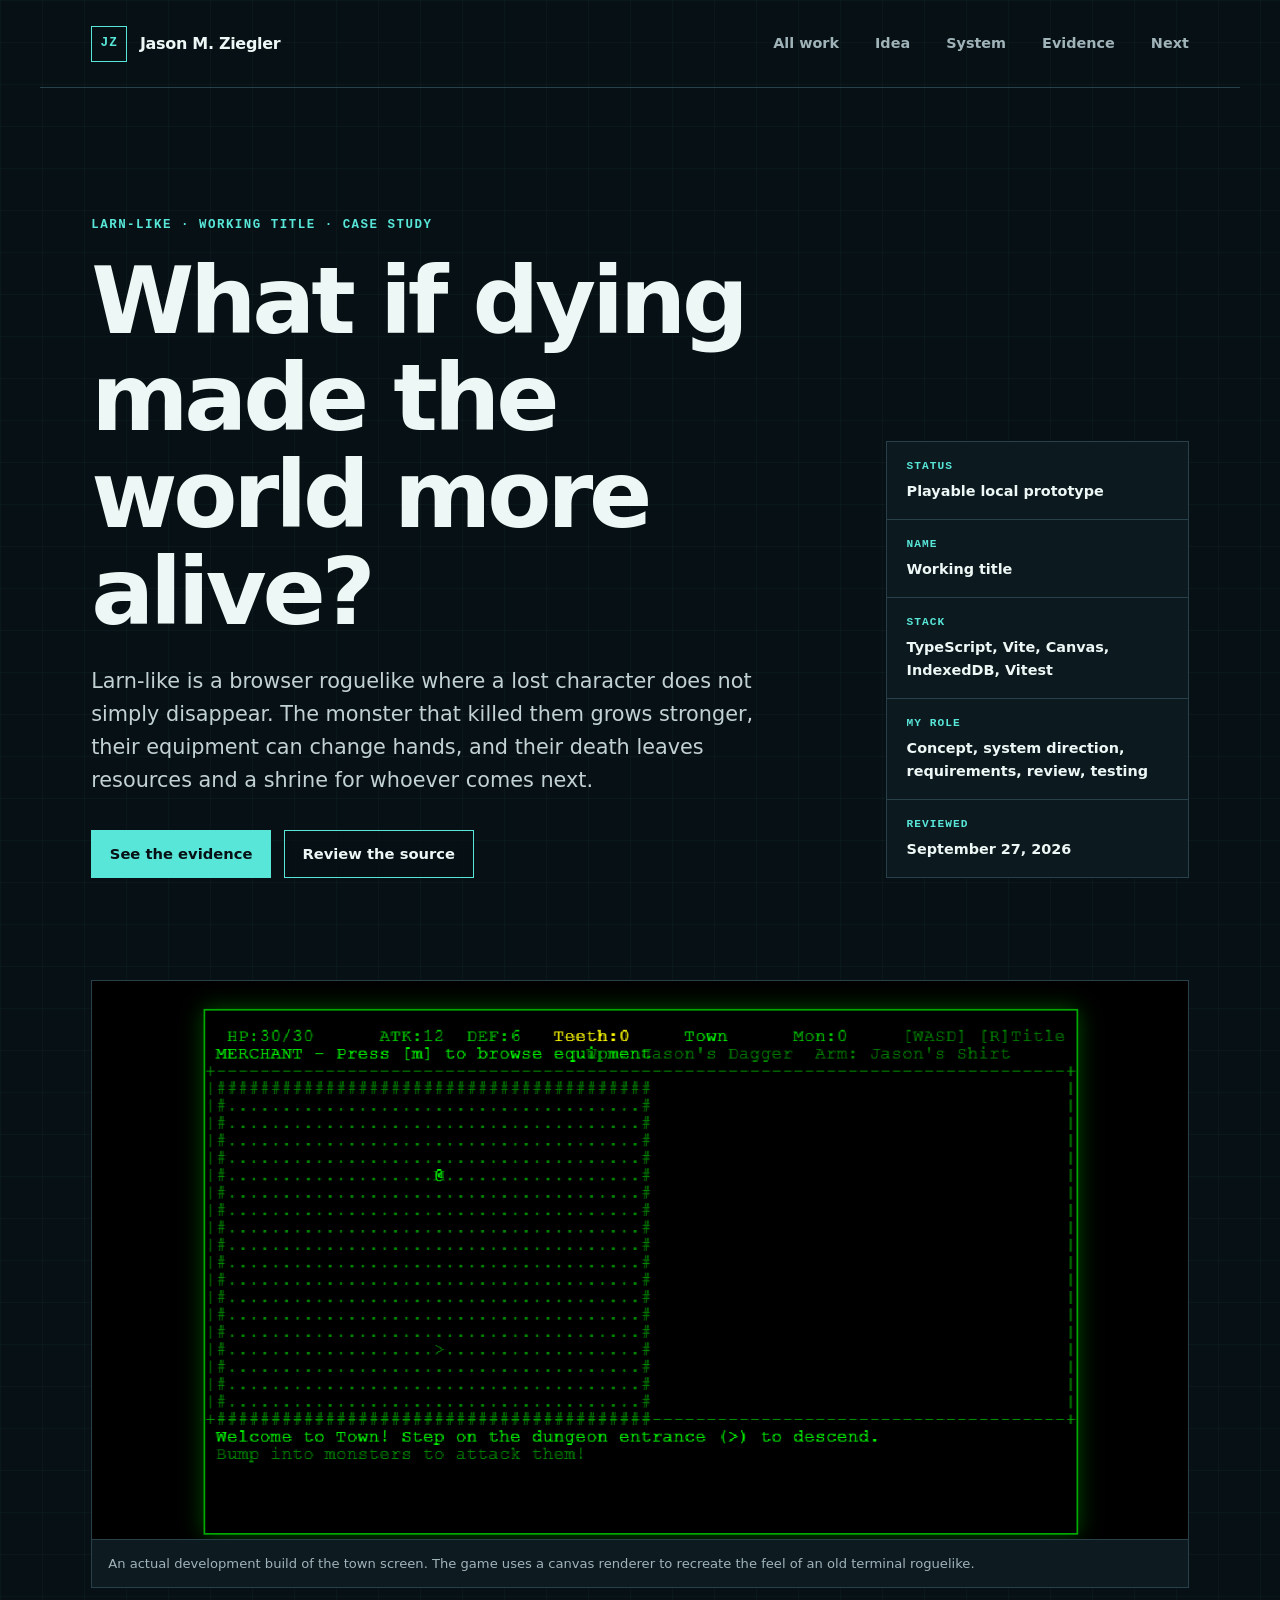
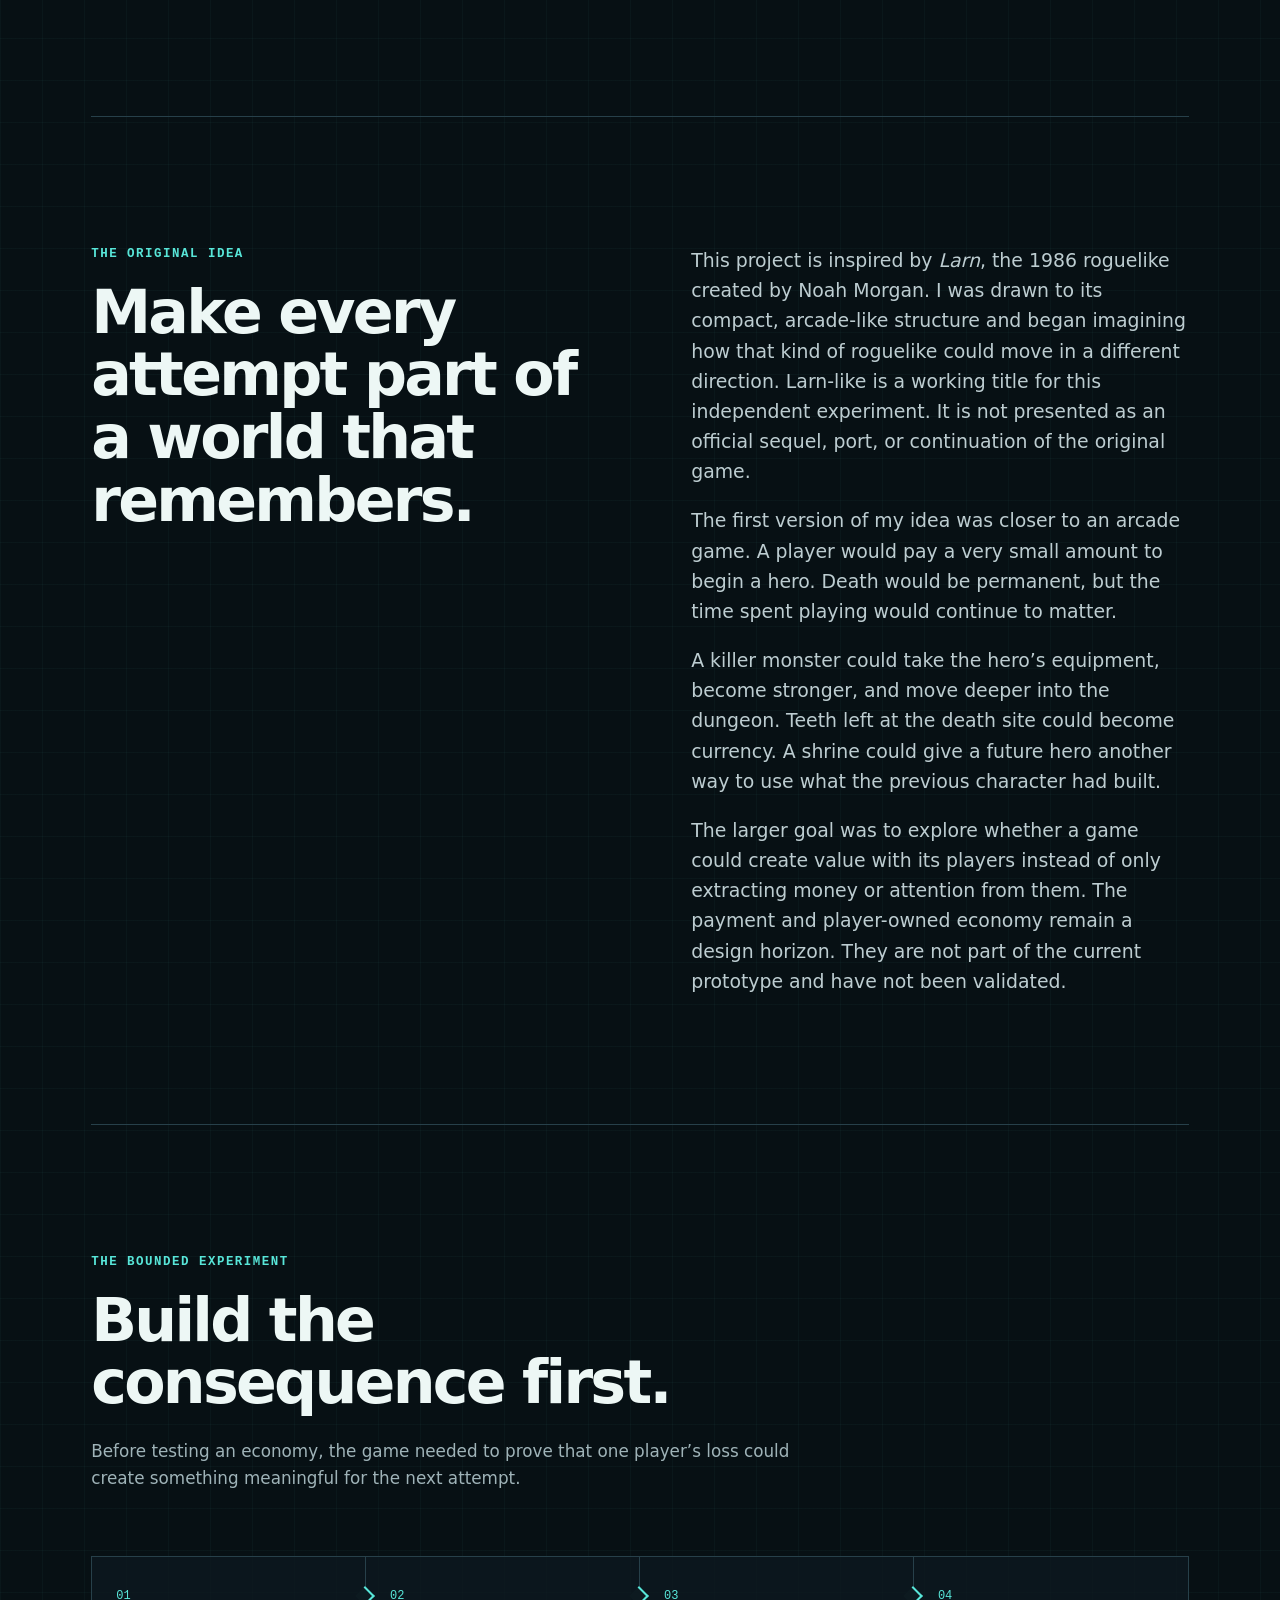
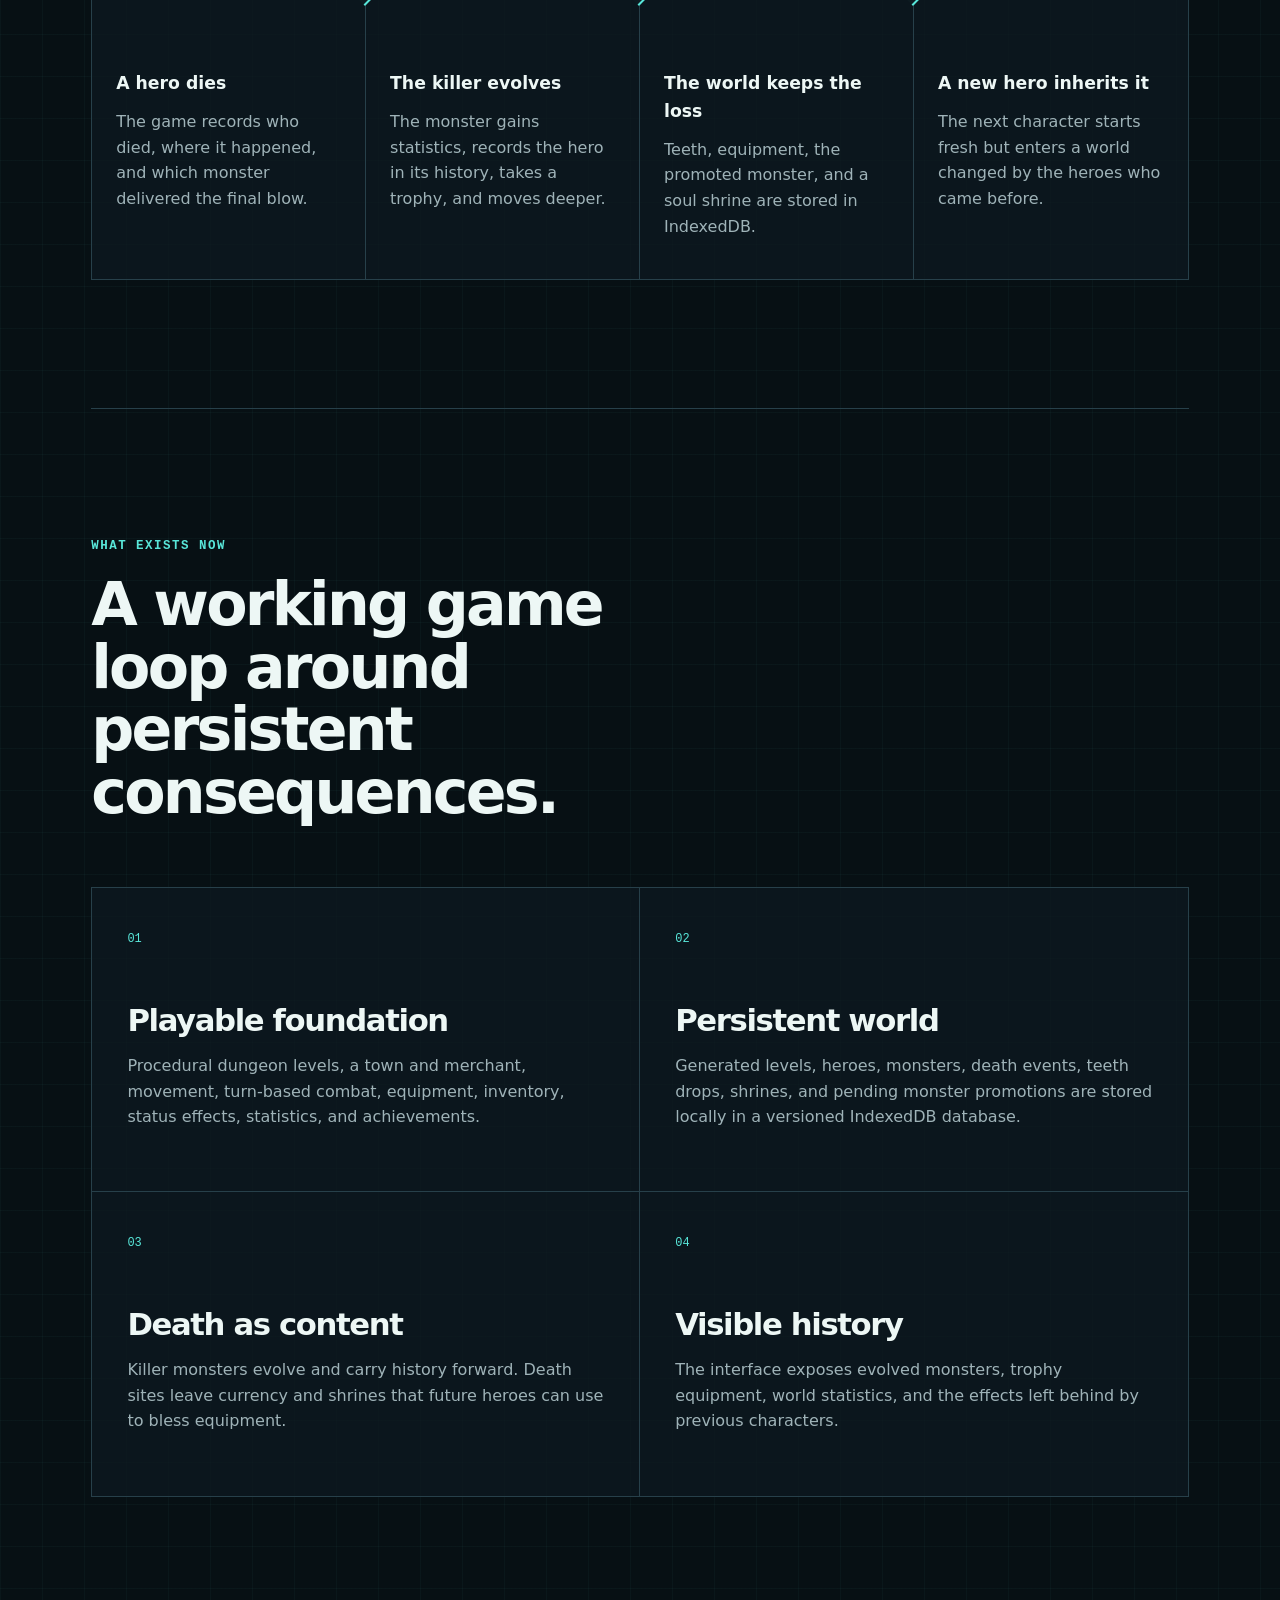
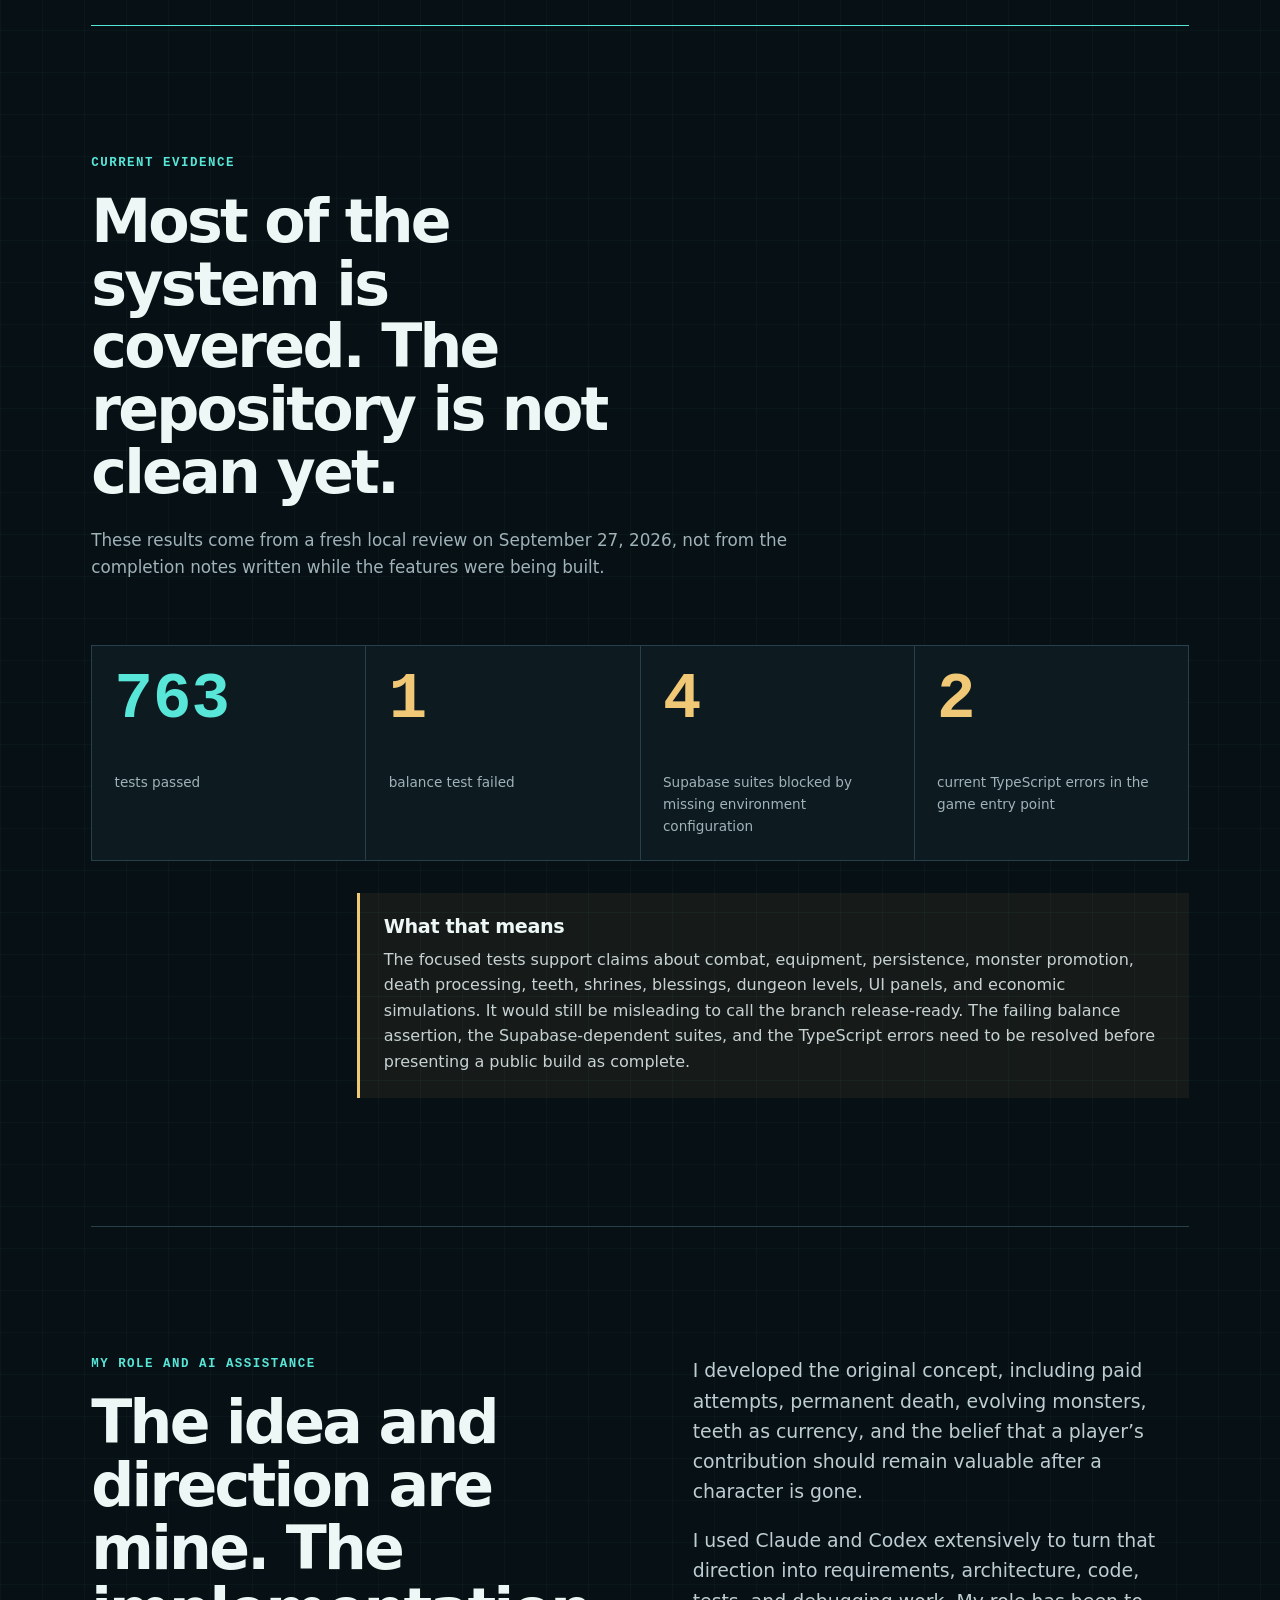
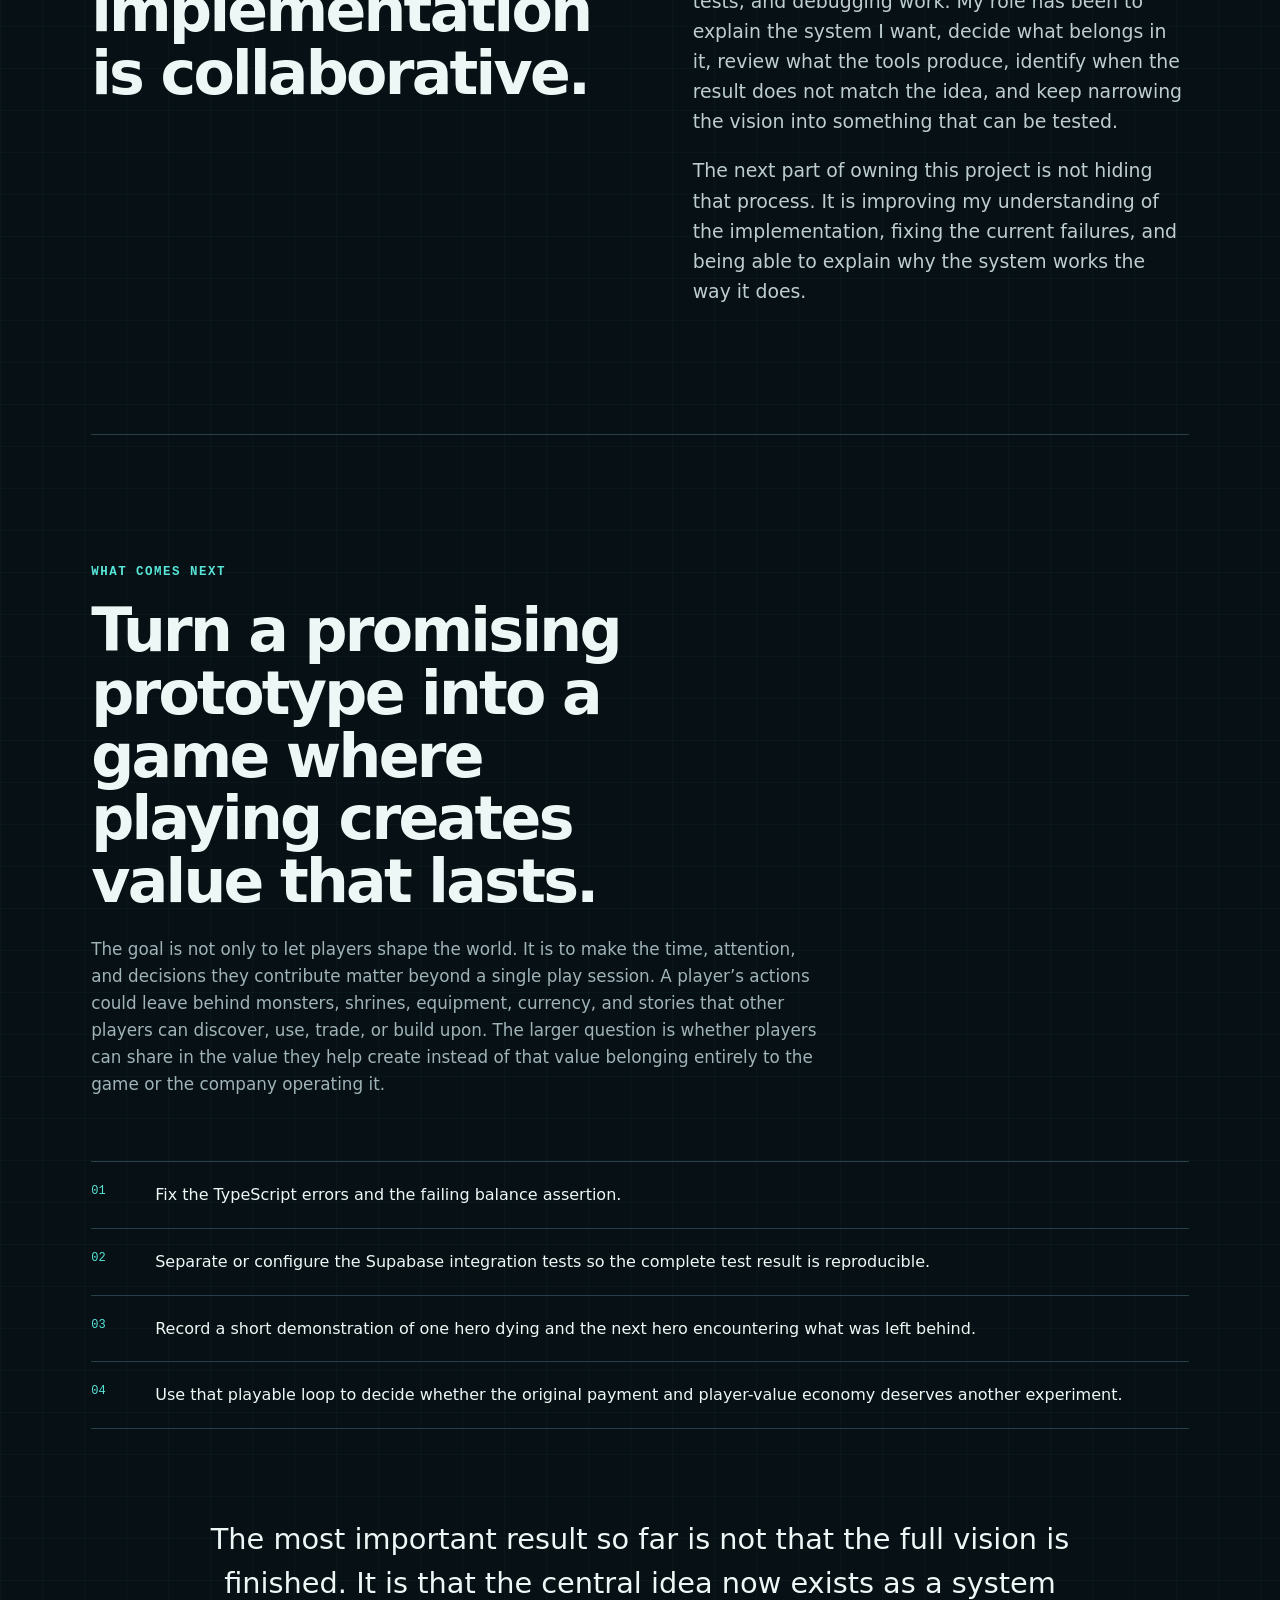
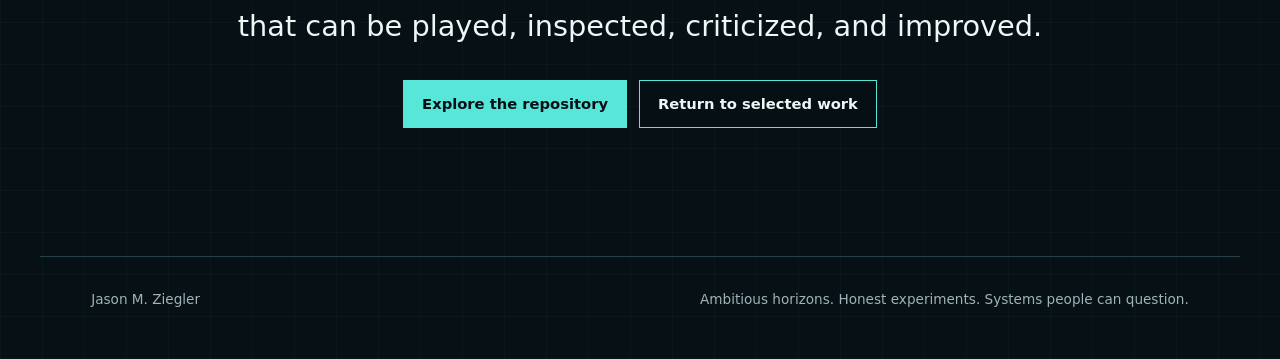
==== larn-like.html @ 929d9bbd "Add Larn-like case study" ====
<!doctype html>
<html lang="en">
<head>
  <meta charset="utf-8">
  <meta name="viewport" content="width=device-width, initial-scale=1">
  <meta name="description" content="How Jason M. Ziegler turned an idea about consequential death into a persistent-world browser roguelike.">
  <meta name="theme-color" content="#071014">
  <title>Larn-like case study | Jason M. Ziegler</title>
  <link rel="icon" type="image/svg+xml" href="data:image/svg+xml,%3Csvg xmlns='http://www.w3.org/2000/svg' viewBox='0 0 64 64'%3E%3Crect width='64' height='64' rx='12' fill='%23071014'/%3E%3Cpath d='M17 17h30v9H27v8h15v9H27v4H17V17Z' fill='%2358e6d9'/%3E%3C/svg%3E">
  <link rel="stylesheet" href="styles.css?v=3">
</head>
<body class="case-study-page">
  <a class="skip-link" href="#case-study">Skip to case study</a>

  <header class="site-header">
    <a class="wordmark" href="index.html" aria-label="Jason M. Ziegler, home">
      <span class="wordmark-mark" aria-hidden="true">JZ</span>
      <span>Jason M. Ziegler</span>
    </a>
    <nav aria-label="Case study navigation">
      <a href="index.html#work">All work</a>
      <a href="#idea">Idea</a>
      <a href="#system">System</a>
      <a href="#evidence">Evidence</a>
      <a href="#next">Next</a>
    </nav>
  </header>

  <main id="case-study">
    <section class="case-hero" aria-labelledby="case-title">
      <div>
        <p class="eyebrow">Larn-like · Working title · Case study</p>
        <h1 id="case-title">What if dying made the world more alive?</h1>
        <p class="hero-summary">Larn-like is a browser roguelike where a lost character does not simply disappear. The monster that killed them grows stronger, their equipment can change hands, and their death leaves resources and a shrine for whoever comes next.</p>
        <div class="hero-actions">
          <a class="button button-primary" href="#evidence">See the evidence</a>
          <a class="button button-secondary" href="https://github.com/jasonmziegler/larn-like/tree/safety/desktop-state-2026-09-26">Review the source</a>
        </div>
      </div>
      <aside class="case-facts" aria-label="Project facts">
        <p><span>Status</span><strong>Playable local prototype</strong></p>
        <p><span>Name</span><strong>Working title</strong></p>
        <p><span>Stack</span><strong>TypeScript, Vite, Canvas, IndexedDB, Vitest</strong></p>
        <p><span>My role</span><strong>Concept, system direction, requirements, review, testing</strong></p>
        <p><span>Reviewed</span><strong>September 27, 2026</strong></p>
      </aside>
    </section>

    <figure class="case-image">
      <img src="assets/larn-like-town.png" alt="Larn-like town screen rendered in green terminal-style ASCII graphics, showing player statistics, a merchant, the dungeon entrance, and the player character.">
      <figcaption>An actual development build of the town screen. The game uses a canvas renderer to recreate the feel of an old terminal roguelike.</figcaption>
    </figure>

    <section class="case-section case-origin" id="idea" aria-labelledby="idea-title">
      <div class="case-section-heading">
        <p class="eyebrow">The original idea</p>
        <h2 id="idea-title">Make every attempt part of a world that remembers.</h2>
      </div>
      <div class="case-prose">
        <p>This project is inspired by <cite>Larn</cite>, the 1986 roguelike created by Noah Morgan. I was drawn to its compact, arcade-like structure and began imagining how that kind of roguelike could move in a different direction. Larn-like is a working title for this independent experiment. It is not presented as an official sequel, port, or continuation of the original game.</p>
        <p>The first version of my idea was closer to an arcade game. A player would pay a very small amount to begin a hero. Death would be permanent, but the time spent playing would continue to matter.</p>
        <p>A killer monster could take the hero’s equipment, become stronger, and move deeper into the dungeon. Teeth left at the death site could become currency. A shrine could give a future hero another way to use what the previous character had built.</p>
        <p>The larger goal was to explore whether a game could create value with its players instead of only extracting money or attention from them. The payment and player-owned economy remain a design horizon. They are not part of the current prototype and have not been validated.</p>
      </div>
    </section>

    <section class="case-section" id="system" aria-labelledby="system-title">
      <div class="case-section-heading">
        <p class="eyebrow">The bounded experiment</p>
        <h2 id="system-title">Build the consequence first.</h2>
        <p>Before testing an economy, the game needed to prove that one player’s loss could create something meaningful for the next attempt.</p>
      </div>
      <ol class="system-flow" aria-label="Persistent death system">
        <li><span>01</span><strong>A hero dies</strong><p>The game records who died, where it happened, and which monster delivered the final blow.</p></li>
        <li><span>02</span><strong>The killer evolves</strong><p>The monster gains statistics, records the hero in its history, takes a trophy, and moves deeper.</p></li>
        <li><span>03</span><strong>The world keeps the loss</strong><p>Teeth, equipment, the promoted monster, and a soul shrine are stored in IndexedDB.</p></li>
        <li><span>04</span><strong>A new hero inherits it</strong><p>The next character starts fresh but enters a world changed by the heroes who came before.</p></li>
      </ol>
    </section>

    <section class="case-section" aria-labelledby="built-title">
      <div class="case-section-heading">
        <p class="eyebrow">What exists now</p>
        <h2 id="built-title">A working game loop around persistent consequences.</h2>
      </div>
      <div class="evidence-grid">
        <article><span>01</span><h3>Playable foundation</h3><p>Procedural dungeon levels, a town and merchant, movement, turn-based combat, equipment, inventory, status effects, statistics, and achievements.</p></article>
        <article><span>02</span><h3>Persistent world</h3><p>Generated levels, heroes, monsters, death events, teeth drops, shrines, and pending monster promotions are stored locally in a versioned IndexedDB database.</p></article>
        <article><span>03</span><h3>Death as content</h3><p>Killer monsters evolve and carry history forward. Death sites leave currency and shrines that future heroes can use to bless equipment.</p></article>
        <article><span>04</span><h3>Visible history</h3><p>The interface exposes evolved monsters, trophy equipment, world statistics, and the effects left behind by previous characters.</p></article>
      </div>
    </section>

    <section class="case-section verification-section" id="evidence" aria-labelledby="evidence-title">
      <div class="case-section-heading">
        <p class="eyebrow">Current evidence</p>
        <h2 id="evidence-title">Most of the system is covered. The repository is not clean yet.</h2>
        <p>These results come from a fresh local review on September 27, 2026, not from the completion notes written while the features were being built.</p>
      </div>
      <div class="verification-grid">
        <div class="metric metric-good"><strong>763</strong><span>tests passed</span></div>
        <div class="metric metric-warning"><strong>1</strong><span>balance test failed</span></div>
        <div class="metric metric-warning"><strong>4</strong><span>Supabase suites blocked by missing environment configuration</span></div>
        <div class="metric metric-warning"><strong>2</strong><span>current TypeScript errors in the game entry point</span></div>
      </div>
      <div class="truth-note">
        <h3>What that means</h3>
        <p>The focused tests support claims about combat, equipment, persistence, monster promotion, death processing, teeth, shrines, blessings, dungeon levels, UI panels, and economic simulations. It would still be misleading to call the branch release-ready. The failing balance assertion, the Supabase-dependent suites, and the TypeScript errors need to be resolved before presenting a public build as complete.</p>
      </div>
    </section>

    <section class="case-section collaboration-section" aria-labelledby="role-title">
      <div class="case-section-heading">
        <p class="eyebrow">My role and AI assistance</p>
        <h2 id="role-title">The idea and direction are mine. The implementation is collaborative.</h2>
      </div>
      <div class="case-prose">
        <p>I developed the original concept, including paid attempts, permanent death, evolving monsters, teeth as currency, and the belief that a player’s contribution should remain valuable after a character is gone.</p>
        <p>I used Claude and Codex extensively to turn that direction into requirements, architecture, code, tests, and debugging work. My role has been to explain the system I want, decide what belongs in it, review what the tools produce, identify when the result does not match the idea, and keep narrowing the vision into something that can be tested.</p>
        <p>The next part of owning this project is not hiding that process. It is improving my understanding of the implementation, fixing the current failures, and being able to explain why the system works the way it does.</p>
      </div>
    </section>

    <section class="case-section" id="next" aria-labelledby="next-title">
      <div class="case-section-heading">
        <p class="eyebrow">What comes next</p>
        <h2 id="next-title">Turn a promising prototype into a game where playing creates value that lasts.</h2>
        <p>The goal is not only to let players shape the world. It is to make the time, attention, and decisions they contribute matter beyond a single play session. A player’s actions could leave behind monsters, shrines, equipment, currency, and stories that other players can discover, use, trade, or build upon. The larger question is whether players can share in the value they help create instead of that value belonging entirely to the game or the company operating it.</p>
      </div>
      <ul class="next-list">
        <li><span>01</span><p>Fix the TypeScript errors and the failing balance assertion.</p></li>
        <li><span>02</span><p>Separate or configure the Supabase integration tests so the complete test result is reproducible.</p></li>
        <li><span>03</span><p>Record a short demonstration of one hero dying and the next hero encountering what was left behind.</p></li>
        <li><span>04</span><p>Use that playable loop to decide whether the original payment and player-value economy deserves another experiment.</p></li>
      </ul>
      <div class="case-closing">
        <p>The most important result so far is not that the full vision is finished. It is that the central idea now exists as a system that can be played, inspected, criticized, and improved.</p>
        <div class="hero-actions">
          <a class="button button-primary" href="https://github.com/jasonmziegler/larn-like/tree/safety/desktop-state-2026-09-26">Explore the repository</a>
          <a class="button button-secondary" href="index.html#work">Return to selected work</a>
        </div>
      </div>
    </section>
  </main>

  <footer><span>Jason M. Ziegler</span><span>Ambitious horizons. Honest experiments. Systems people can question.</span></footer>
</body>
</html>
---- styles.css ----
:root {
  color-scheme: dark;
  --ink: #071014;
  --ink-soft: #0d1a20;
  --panel: #102129;
  --line: #27404a;
  --paper: #edf7f5;
  --muted: #9fb3b8;
  --signal: #58e6d9;
  --signal-dark: #0a4746;
  --warning: #f1c875;
  --max-width: 1200px;
  --gutter: clamp(1.25rem, 4vw, 3.5rem);
}

* { box-sizing: border-box; }
html { scroll-behavior: smooth; }
body {
  margin: 0;
  min-width: 20rem;
  background: linear-gradient(rgba(88, 230, 217, 0.035) 1px, transparent 1px), linear-gradient(90deg, rgba(88, 230, 217, 0.035) 1px, transparent 1px), var(--ink);
  background-size: 42px 42px;
  color: var(--paper);
  font-family: Inter, ui-sans-serif, system-ui, -apple-system, BlinkMacSystemFont, "Segoe UI", sans-serif;
  font-size: 1rem;
  line-height: 1.6;
}
a { color: inherit; }
a:focus-visible { outline: 3px solid var(--warning); outline-offset: 4px; }
.skip-link { position: fixed; z-index: 20; top: .75rem; left: .75rem; padding: .75rem 1rem; background: var(--paper); color: var(--ink); font-weight: 750; transform: translateY(-200%); }
.skip-link:focus { transform: translateY(0); }
.site-header, main, footer { width: min(100%, var(--max-width)); margin-inline: auto; }
.site-header { display: flex; align-items: center; justify-content: space-between; min-height: 5.5rem; padding-inline: var(--gutter); border-bottom: 1px solid var(--line); }
.wordmark { display: inline-flex; align-items: center; gap: .8rem; text-decoration: none; font-weight: 760; letter-spacing: -.02em; }
.wordmark-mark { display: grid; width: 2.25rem; aspect-ratio: 1; place-items: center; border: 1px solid var(--signal); color: var(--signal); font-family: ui-monospace, "Cascadia Code", monospace; font-size: .8rem; letter-spacing: .08em; }
nav { display: flex; gap: clamp(1rem, 3vw, 2.25rem); }
nav a { color: var(--muted); font-size: .9rem; font-weight: 650; text-decoration: none; }
nav a:hover { color: var(--signal); }
.hero { display: grid; grid-template-columns: minmax(0, 1.55fr) minmax(18rem, .75fr); gap: clamp(2rem, 7vw, 6rem); min-height: 39rem; align-items: center; padding: clamp(4rem, 9vw, 8rem) var(--gutter); }
.eyebrow { margin: 0 0 1rem; color: var(--signal); font-family: ui-monospace, "Cascadia Code", monospace; font-size: .78rem; font-weight: 700; letter-spacing: .12em; text-transform: uppercase; }
h1, h2, h3, p { margin-top: 0; }
h1, h2, h3 { line-height: 1.04; letter-spacing: -.045em; }
h1 { max-width: 13ch; margin-bottom: 1.5rem; font-size: clamp(3rem, 7.3vw, 6.4rem); font-weight: 780; }
h2 { font-size: clamp(2.2rem, 4.7vw, 4.4rem); }
h3 { margin-bottom: 1rem; font-size: clamp(1.8rem, 3vw, 2.7rem); }
.working-title { display: block; margin-top: .55rem; color: var(--muted); font-family: ui-monospace, "Cascadia Code", monospace; font-size: .7rem; font-weight: 700; letter-spacing: .1em; text-transform: uppercase; }
.hero-summary { max-width: 42rem; margin-bottom: 2rem; color: #c2d1d4; font-size: clamp(1.05rem, 2vw, 1.3rem); }
.hero-actions, .contact-links { display: flex; flex-wrap: wrap; gap: .8rem; }
.button { display: inline-flex; min-height: 3rem; align-items: center; justify-content: center; padding: .7rem 1.1rem; border: 1px solid var(--signal); font-size: .92rem; font-weight: 750; text-decoration: none; }
.button-primary { background: var(--signal); color: var(--ink); }
.button-primary:hover { background: #85fff2; }
.button-secondary { background: rgba(7,16,20,.55); color: var(--paper); }
.button-secondary:hover { background: var(--signal-dark); }
.signal-board { position: relative; padding: 1.2rem; border: 1px solid var(--line); background: rgba(13,26,32,.88); box-shadow: 1.25rem 1.25rem 0 rgba(88,230,217,.06); }
.signal-board::before { position: absolute; inset: -1px -1px auto auto; width: 3.5rem; height: 3px; background: var(--signal); content: ""; }
.signal-heading { display: flex; justify-content: space-between; padding-bottom: .9rem; border-bottom: 1px solid var(--line); color: var(--muted); font-family: ui-monospace, "Cascadia Code", monospace; font-size: .75rem; letter-spacing: .12em; text-transform: uppercase; }
.signal-pulse { width: .55rem; height: .55rem; border-radius: 50%; background: var(--signal); box-shadow: 0 0 0 .35rem rgba(88,230,217,.1); }
.signal-board ul, .project-proof { margin: 0; padding: 0; list-style: none; }
.signal-board li { display: grid; grid-template-columns: 2.25rem 1fr; gap: .7rem; padding: 1.1rem 0; border-bottom: 1px solid var(--line); }
.signal-board li:last-child { border-bottom: 0; }
.signal-number { color: var(--signal); font-family: ui-monospace, "Cascadia Code", monospace; font-size: .78rem; }
.signal-board strong, .signal-board small { display: block; }
.signal-board small { margin-top: .2rem; color: var(--muted); font-size: .85rem; }
.work-section, .ideas-section, .approach-section, .about-section, .contact-section { margin-inline: var(--gutter); border-top: 1px solid var(--line); }
.work-section { padding: clamp(4rem, 8vw, 7rem) 0; }
.section-heading { display: grid; grid-template-columns: 1.2fr .8fr; gap: 3rem; align-items: end; margin-bottom: 3rem; }
.section-heading h2 { max-width: 13ch; margin-bottom: 0; }
.section-heading > p { max-width: 34rem; margin-bottom: .5rem; color: var(--muted); font-size: 1.05rem; }
.project-grid { display: grid; grid-template-columns: repeat(2, minmax(0, 1fr)); gap: 1rem; }
.project-card { position: relative; min-height: 31rem; overflow: hidden; padding: clamp(1.4rem, 3vw, 2.4rem); border: 1px solid var(--line); background: rgba(13,26,32,.94); }
.project-card-featured { grid-column: span 2; min-height: 27rem; padding-right: min(34%, 24rem); background: linear-gradient(120deg, var(--panel) 0 68%, var(--signal-dark) 68% 100%); }
.project-card:hover { border-color: var(--signal); }
.project-meta { display: flex; flex-wrap: wrap; justify-content: space-between; gap: .7rem; margin-bottom: 4.5rem; color: var(--muted); font-family: ui-monospace, "Cascadia Code", monospace; font-size: .76rem; }
.status { color: var(--paper); }
.status::before { display: inline-block; width: .5rem; height: .5rem; margin-right: .45rem; border-radius: 50%; background: currentColor; content: ""; }
.status-active { color: var(--signal); }
.status-review { color: var(--warning); }
.project-index { position: absolute; right: 1.4rem; bottom: -2.6rem; color: rgba(237,247,245,.055); font-family: ui-monospace, "Cascadia Code", monospace; font-size: 10rem; font-weight: 800; line-height: 1; }
.project-card h3, .project-card > p, .project-proof, .text-link { position: relative; z-index: 1; }
.project-card > p { max-width: 44rem; color: #bdcdd1; }
.project-proof { display: flex; flex-wrap: wrap; gap: .5rem; margin: 1.5rem 0 2rem; }
.project-proof li { padding: .35rem .6rem; border: 1px solid var(--line); color: var(--muted); font-size: .78rem; }
.text-link { display: inline-block; color: var(--signal); font-weight: 750; text-underline-offset: .25rem; }
.text-link-muted { color: var(--muted); }
.project-links { position: relative; z-index: 1; display: flex; flex-wrap: wrap; gap: 1.25rem; }
.supporting-heading { display: flex; align-items: end; justify-content: space-between; gap: 2rem; margin: clamp(4rem, 8vw, 7rem) 0 1.5rem; }
.supporting-heading p { margin-bottom: 0; }
.supporting-heading > p:last-child { color: var(--muted); }
.supporting-grid { display: grid; grid-template-columns: repeat(3, minmax(0, 1fr)); border-top: 1px solid var(--line); border-bottom: 1px solid var(--line); }
.supporting-grid article { min-height: 19rem; padding: 1.6rem; border-right: 1px solid var(--line); background: rgba(7,16,20,.45); }
.supporting-grid article:last-child { border-right: 0; }
.supporting-grid article > span:first-child { color: var(--signal); font-family: ui-monospace, "Cascadia Code", monospace; font-size: .75rem; letter-spacing: .06em; text-transform: uppercase; }
.supporting-grid h3 { margin: 2.5rem 0 1rem; font-size: clamp(1.5rem, 2.5vw, 2.1rem); }
.supporting-grid p { color: var(--muted); }
.supporting-grid strong, .supporting-grid a { color: var(--paper); font-size: .82rem; font-weight: 750; text-underline-offset: .25rem; }
.ideas-section { padding: clamp(5rem, 10vw, 9rem) 0; }
.lineage { display: grid; grid-template-columns: repeat(3, minmax(0, 1fr)); border: 1px solid var(--line); background: rgba(13,26,32,.72); }
.lineage article { position: relative; min-height: 29rem; padding: clamp(1.4rem, 3vw, 2.2rem); border-right: 1px solid var(--line); }
.lineage article:last-child { border-right: 0; }
.lineage article:not(:last-child)::after { position: absolute; z-index: 2; top: 2.1rem; right: -.45rem; width: .8rem; height: .8rem; border-top: 2px solid var(--signal); border-right: 2px solid var(--signal); background: var(--ink-soft); content: ""; transform: rotate(45deg); }
.lineage-number { color: rgba(88,230,217,.18); font-family: ui-monospace, "Cascadia Code", monospace; font-size: 4.5rem; font-weight: 800; line-height: 1; }
.lineage-type { margin: 2.5rem 0 .7rem; color: var(--signal); font-family: ui-monospace, "Cascadia Code", monospace; font-size: .75rem; letter-spacing: .08em; text-transform: uppercase; }
.lineage h3 { font-size: clamp(1.8rem, 3vw, 2.5rem); }
.lineage article > p:not(.lineage-type) { color: #bdcdd1; }
.lineage article > span { position: absolute; right: clamp(1.4rem, 3vw, 2.2rem); bottom: 1.8rem; left: clamp(1.4rem, 3vw, 2.2rem); padding-top: 1rem; border-top: 1px solid var(--line); color: var(--muted); font-size: .82rem; font-weight: 700; }
.lineage-thesis { max-width: 58rem; margin: 2.5rem auto 0; color: var(--paper); font-size: clamp(1.15rem, 2.2vw, 1.5rem); line-height: 1.55; text-align: center; }
.approach-section { position: relative; display: grid; grid-template-columns: 1fr 1fr; gap: clamp(2rem, 8vw, 7rem); padding: clamp(5rem, 10vw, 9rem) 0; }
.section-marker { position: absolute; top: 0; right: 0; padding: .45rem .65rem; background: var(--paper); color: var(--ink); font-family: ui-monospace, "Cascadia Code", monospace; font-size: .7rem; font-weight: 800; letter-spacing: .12em; }
.approach-copy h2 { max-width: 12ch; }
.approach-copy > p:last-child, .about-grid p, .contact-section > p { color: var(--muted); font-size: 1.05rem; }
.approach-steps { margin: 0; padding: 0; list-style: none; }
.approach-steps li { display: grid; grid-template-columns: 2rem 1fr; gap: 0 1rem; padding: 1.4rem 0; border-bottom: 1px solid var(--line); }
.approach-steps span { grid-row: span 2; color: var(--signal); font-family: ui-monospace, "Cascadia Code", monospace; font-size: .76rem; }
.approach-steps p { margin: .35rem 0 0; color: var(--muted); }
.about-section { padding: clamp(4rem, 8vw, 7rem) 0; }
.about-grid { display: grid; grid-template-columns: 1.15fr .85fr; gap: clamp(2rem, 8vw, 7rem); }
.about-grid h2 { margin-bottom: 0; }
.contact-section { padding: clamp(5rem, 10vw, 9rem) 0; text-align: center; }
.contact-section h2 { margin-bottom: 1rem; }
.contact-section > p { max-width: 42rem; margin: 0 auto 2rem; }
.contact-links { justify-content: center; }
footer { display: flex; justify-content: space-between; gap: 2rem; padding: 2rem var(--gutter) 3rem; border-top: 1px solid var(--line); color: var(--muted); font-size: .85rem; }

/* Case studies */
.case-hero { display: grid; grid-template-columns: minmax(0, 1.4fr) minmax(18rem, .6fr); gap: clamp(2rem, 7vw, 6rem); align-items: end; padding: clamp(5rem, 10vw, 9rem) var(--gutter) clamp(4rem, 8vw, 7rem); }
.case-hero h1 { max-width: 12ch; }
.case-facts { border: 1px solid var(--line); background: rgba(13,26,32,.9); }
.case-facts p { display: grid; gap: .25rem; margin: 0; padding: 1rem 1.2rem; border-bottom: 1px solid var(--line); }
.case-facts p:last-child { border-bottom: 0; }
.case-facts span { color: var(--signal); font-family: ui-monospace, "Cascadia Code", monospace; font-size: .7rem; font-weight: 700; letter-spacing: .09em; text-transform: uppercase; }
.case-facts strong { color: var(--paper); font-size: .9rem; }
.case-image { margin: 0 var(--gutter) clamp(5rem, 10vw, 9rem); border: 1px solid var(--line); background: #000; }
.case-image img { display: block; width: 100%; height: auto; }
.case-image figcaption { padding: .8rem 1rem; border-top: 1px solid var(--line); background: var(--ink-soft); color: var(--muted); font-size: .82rem; }
.case-section { margin-inline: var(--gutter); padding: clamp(5rem, 10vw, 9rem) 0; border-top: 1px solid var(--line); }
.case-section-heading { max-width: 58rem; margin-bottom: clamp(2rem, 5vw, 4rem); }
.case-section-heading h2 { max-width: 14ch; margin-bottom: 1.5rem; }
.case-section-heading > p:last-child:not(.eyebrow) { max-width: 46rem; color: var(--muted); font-size: 1.05rem; }
.case-origin { display: grid; grid-template-columns: 1fr 1fr; gap: clamp(2rem, 8vw, 7rem); }
.case-origin .case-section-heading { margin-bottom: 0; }
.case-prose { max-width: 47rem; }
.case-prose p { color: #bdcdd1; font-size: clamp(1.05rem, 1.7vw, 1.18rem); }
.case-prose p:last-child { margin-bottom: 0; }
.case-prose cite, .project-card cite { font-style: italic; }
.system-flow { display: grid; grid-template-columns: repeat(4, minmax(0, 1fr)); margin: 0; padding: 0; border: 1px solid var(--line); list-style: none; }
.system-flow li { position: relative; min-height: 20rem; padding: 1.5rem; border-right: 1px solid var(--line); background: rgba(13,26,32,.72); }
.system-flow li:last-child { border-right: 0; }
.system-flow li:not(:last-child)::after { position: absolute; z-index: 2; top: 2rem; right: -.42rem; width: .75rem; height: .75rem; border-top: 2px solid var(--signal); border-right: 2px solid var(--signal); background: var(--ink-soft); content: ""; transform: rotate(45deg); }
.system-flow span, .evidence-grid article > span, .next-list span { color: var(--signal); font-family: ui-monospace, "Cascadia Code", monospace; font-size: .75rem; }
.system-flow strong { display: block; margin: 4rem 0 .7rem; font-size: 1.08rem; }
.system-flow p { color: var(--muted); }
.evidence-grid { display: grid; grid-template-columns: repeat(2, minmax(0, 1fr)); border: 1px solid var(--line); }
.evidence-grid article { min-height: 19rem; padding: clamp(1.4rem, 3vw, 2.2rem); border-right: 1px solid var(--line); border-bottom: 1px solid var(--line); background: rgba(13,26,32,.72); }
.evidence-grid article:nth-child(2n) { border-right: 0; }
.evidence-grid article:nth-last-child(-n+2) { border-bottom: 0; }
.evidence-grid h3 { margin: 3.5rem 0 1rem; font-size: clamp(1.5rem, 2.4vw, 2.1rem); }
.evidence-grid p { color: var(--muted); }
.verification-section { border-top-color: var(--signal); }
.verification-grid { display: grid; grid-template-columns: repeat(4, minmax(0, 1fr)); gap: 1px; border: 1px solid var(--line); background: var(--line); }
.metric { min-height: 12rem; padding: 1.4rem; background: var(--ink-soft); }
.metric strong, .metric span { display: block; }
.metric strong { margin-bottom: 2.5rem; font-family: ui-monospace, "Cascadia Code", monospace; font-size: clamp(2.5rem, 5vw, 4rem); line-height: 1; }
.metric span { color: var(--muted); font-size: .85rem; }
.metric-good strong { color: var(--signal); }
.metric-warning strong { color: var(--warning); }
.truth-note { max-width: 52rem; margin: 2rem 0 0 auto; padding: 1.5rem; border-left: 3px solid var(--warning); background: rgba(241,200,117,.06); }
.truth-note h3 { margin-bottom: .6rem; font-size: 1.2rem; letter-spacing: -.02em; }
.truth-note p { margin-bottom: 0; color: #c8d2d3; }
.collaboration-section { display: grid; grid-template-columns: 1fr 1fr; gap: clamp(2rem, 8vw, 7rem); }
.collaboration-section .case-section-heading { margin-bottom: 0; }
.next-list { margin: 0; padding: 0; border-top: 1px solid var(--line); list-style: none; }
.next-list li { display: grid; grid-template-columns: 3rem 1fr; gap: 1rem; padding: 1.25rem 0; border-bottom: 1px solid var(--line); }
.next-list p { margin: 0; }
.case-closing { max-width: 55rem; margin: clamp(3rem, 7vw, 6rem) auto 0; text-align: center; }
.case-closing > p { font-size: clamp(1.3rem, 2.5vw, 1.8rem); line-height: 1.5; }
.case-closing .hero-actions { justify-content: center; margin-top: 2rem; }
@media (max-width: 800px) {
  .site-header { align-items: flex-start; flex-direction: column; gap: 1rem; padding-block: 1rem; }
  nav { width: 100%; overflow-x: auto; padding-bottom: .2rem; }
  .hero, .section-heading, .approach-section, .about-grid, .case-hero, .case-origin, .collaboration-section { grid-template-columns: 1fr; }
  .hero { min-height: auto; padding-block: 4.5rem; }
  .project-card-featured { padding-right: clamp(1.4rem, 3vw, 2.4rem); background: var(--panel); }
  .section-heading { gap: 1rem; }
  .supporting-grid { grid-template-columns: 1fr; }
  .supporting-grid article { min-height: auto; border-right: 0; border-bottom: 1px solid var(--line); }
  .supporting-grid article:last-child { border-bottom: 0; }
  .lineage { grid-template-columns: 1fr; }
  .lineage article { min-height: auto; padding-bottom: 6rem; border-right: 0; border-bottom: 1px solid var(--line); }
  .lineage article:last-child { border-bottom: 0; }
  .lineage article:not(:last-child)::after { top: auto; right: 2rem; bottom: -.45rem; transform: rotate(135deg); }
  .system-flow { grid-template-columns: 1fr 1fr; }
  .system-flow li:nth-child(2) { border-right: 0; }
  .system-flow li { min-height: 16rem; border-bottom: 1px solid var(--line); }
  .system-flow li:nth-last-child(-n+2) { border-bottom: 0; }
  .system-flow li::after { display: none; }
  .verification-grid { grid-template-columns: 1fr 1fr; }
}
@media (max-width: 620px) {
  .wordmark-mark { width: 2rem; }
  nav { gap: 1.2rem; }
  h1 { font-size: clamp(2.8rem, 14vw, 4.5rem); }
  .project-grid { grid-template-columns: 1fr; }
  .project-card, .project-card-featured { grid-column: auto; min-height: auto; }
  .project-meta { margin-bottom: 3rem; }
  .project-index { font-size: 7rem; }
  .supporting-heading { align-items: flex-start; flex-direction: column; gap: .3rem; }
  .system-flow, .evidence-grid, .verification-grid { grid-template-columns: 1fr; }
  .system-flow li, .system-flow li:nth-child(2), .evidence-grid article, .evidence-grid article:nth-child(2n), .evidence-grid article:nth-last-child(-n+2) { min-height: auto; border-right: 0; border-bottom: 1px solid var(--line); }
  .system-flow li:last-child, .evidence-grid article:last-child { border-bottom: 0; }
  .system-flow strong { margin-top: 2rem; }
  .metric { min-height: 9rem; }
  .metric strong { margin-bottom: 1.5rem; }
  footer { flex-direction: column; }
}
@media (prefers-reduced-motion: reduce) { html { scroll-behavior: auto; } }
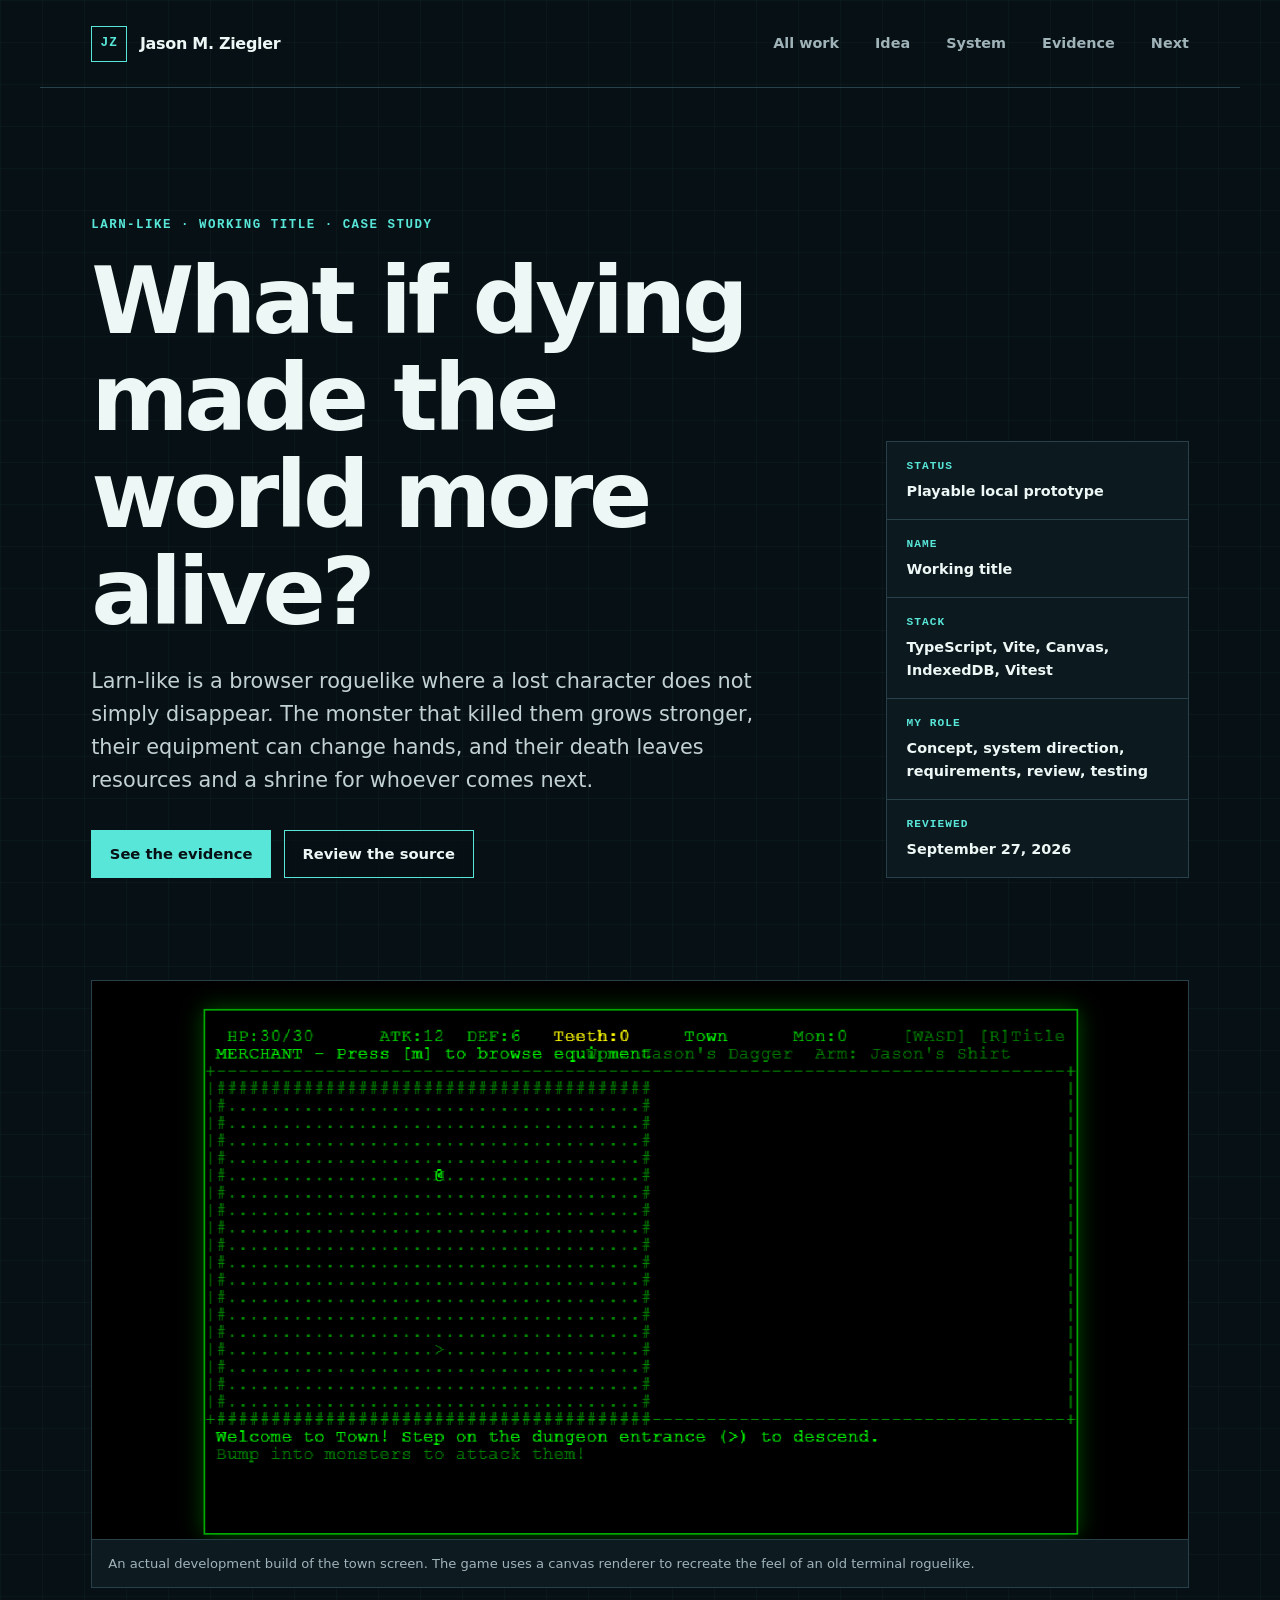
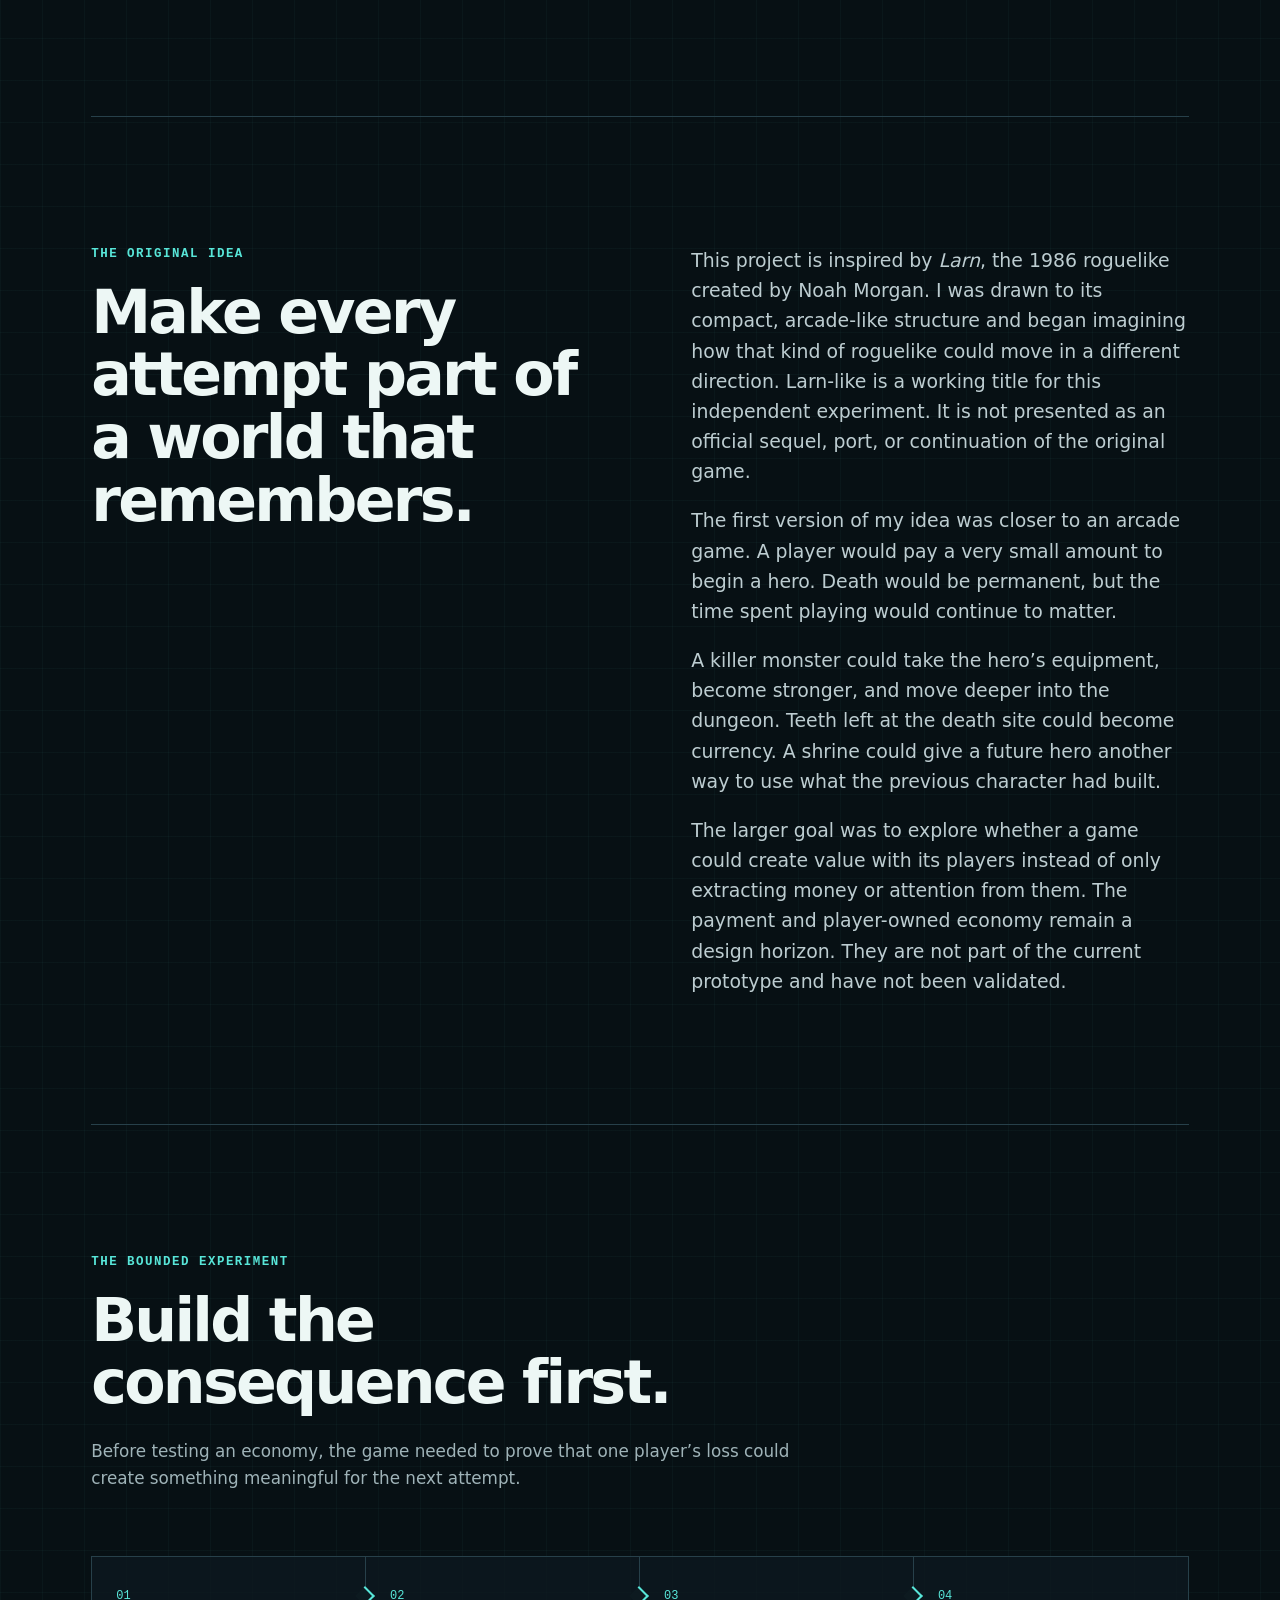
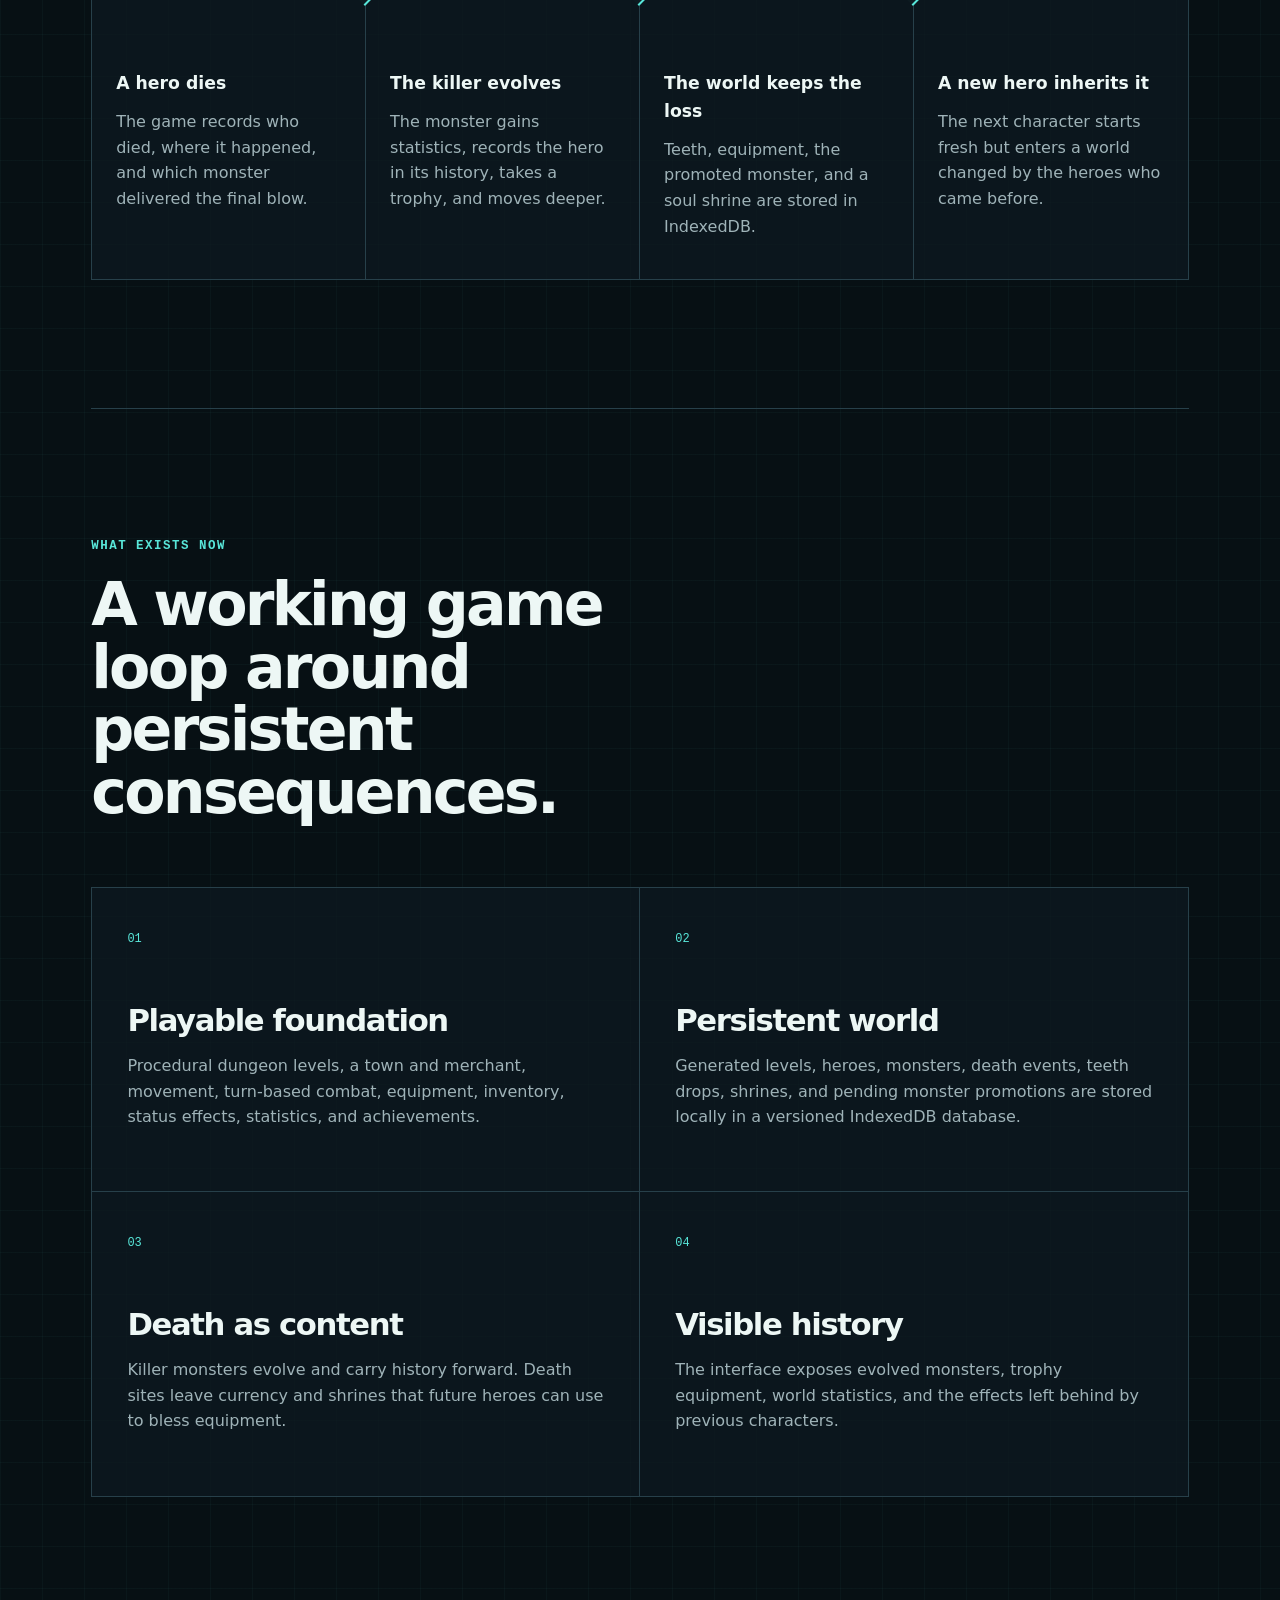
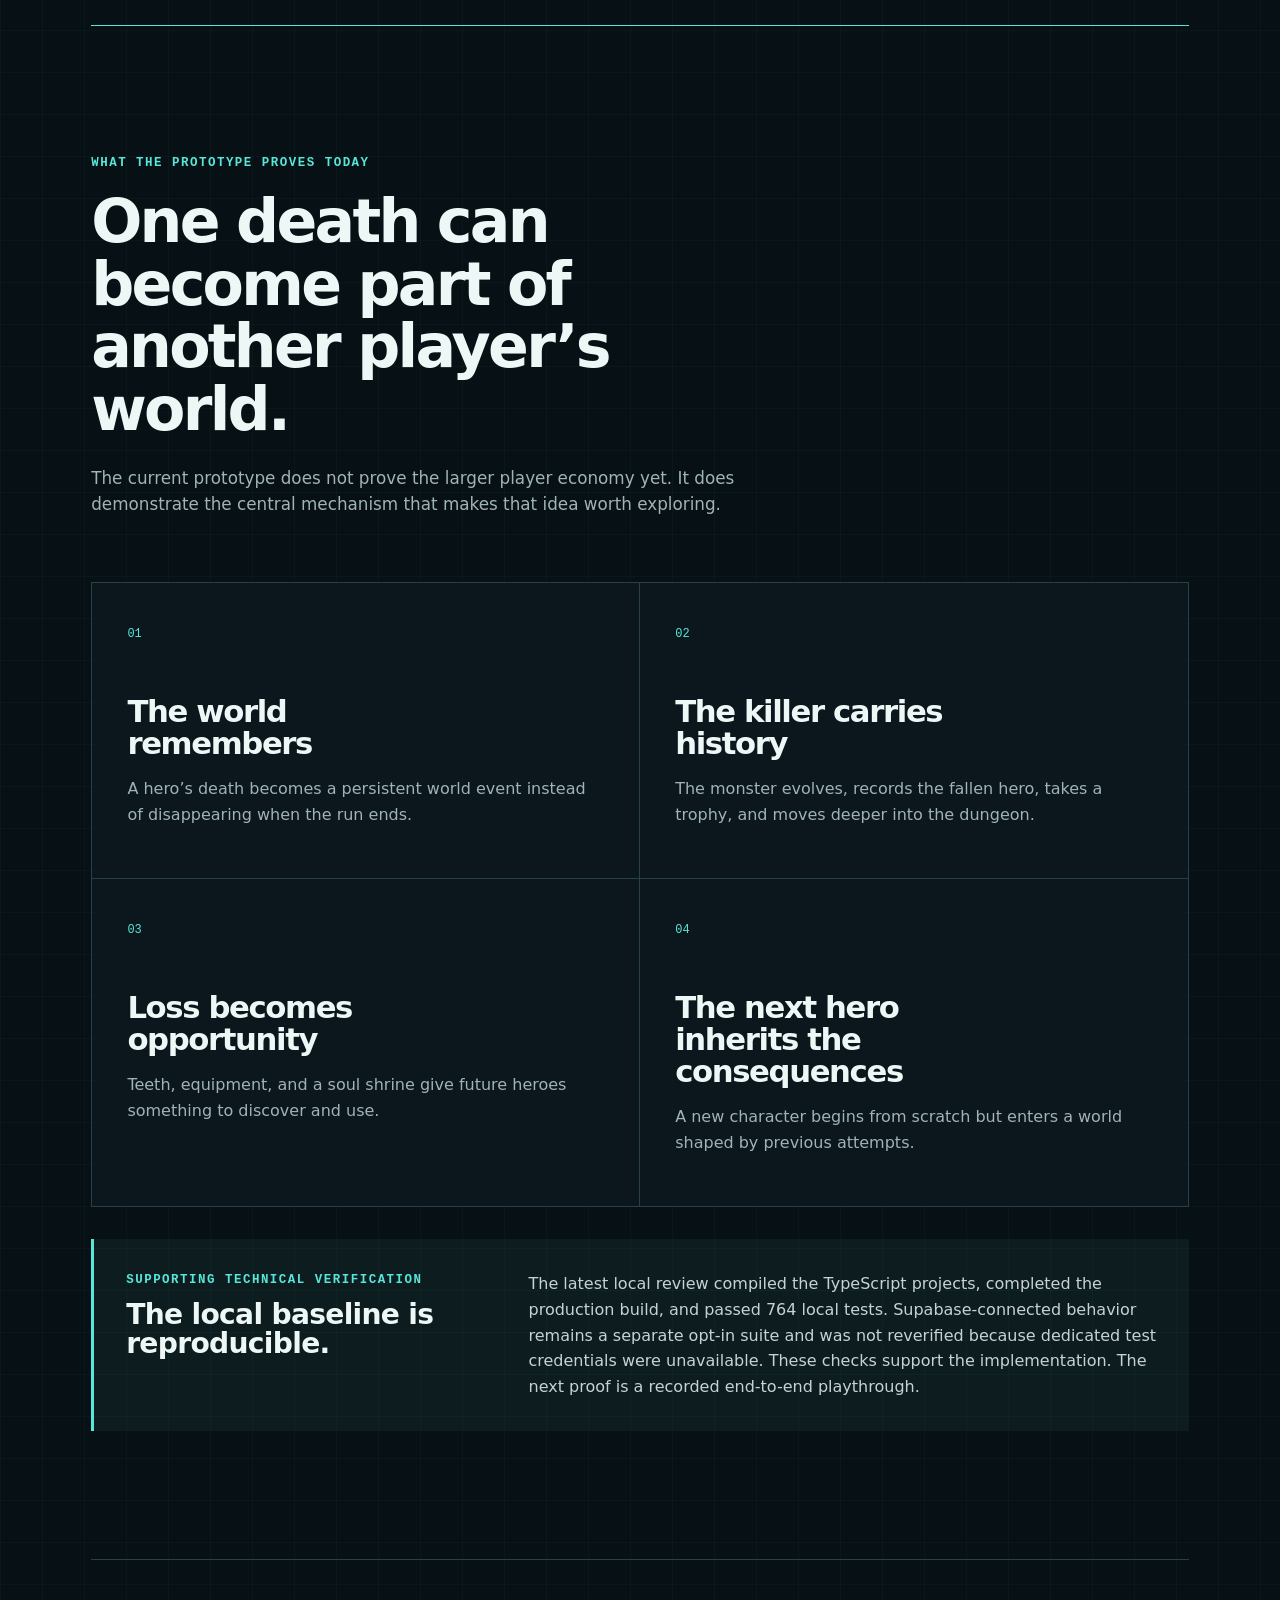
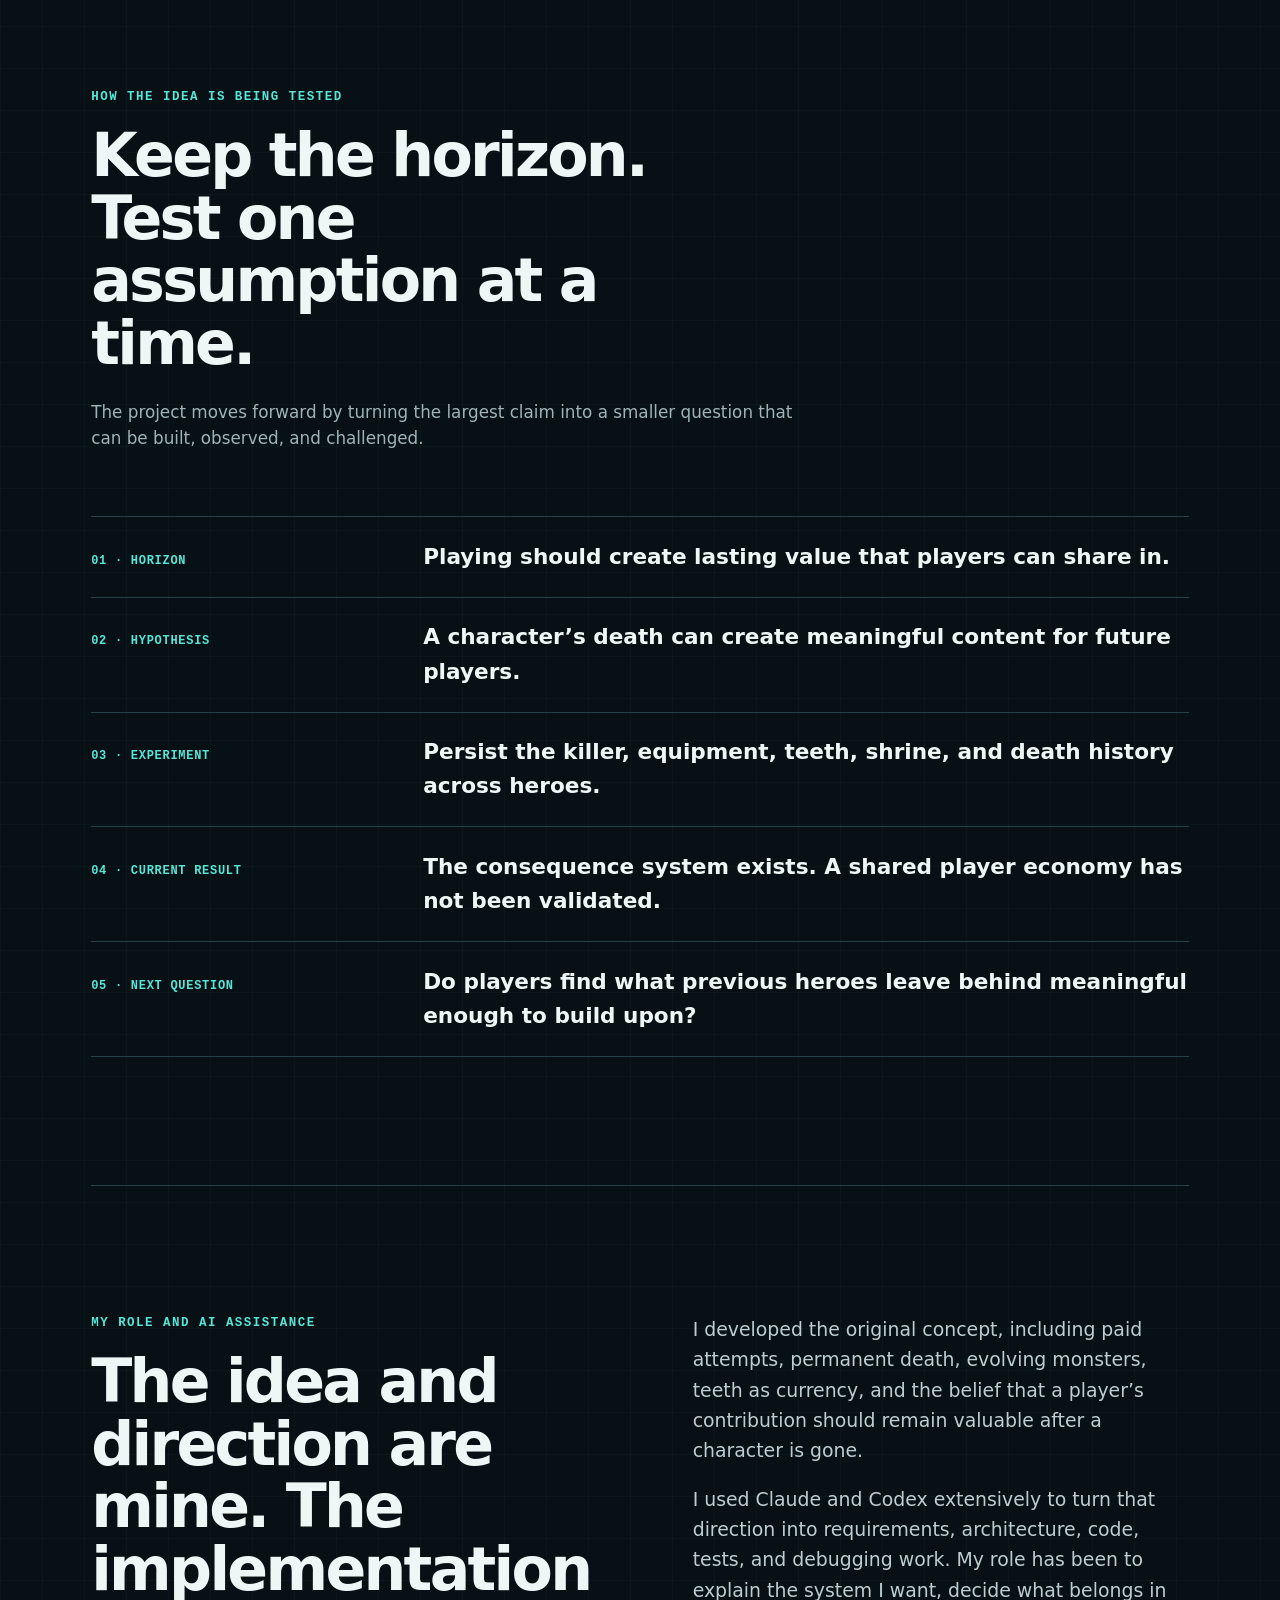
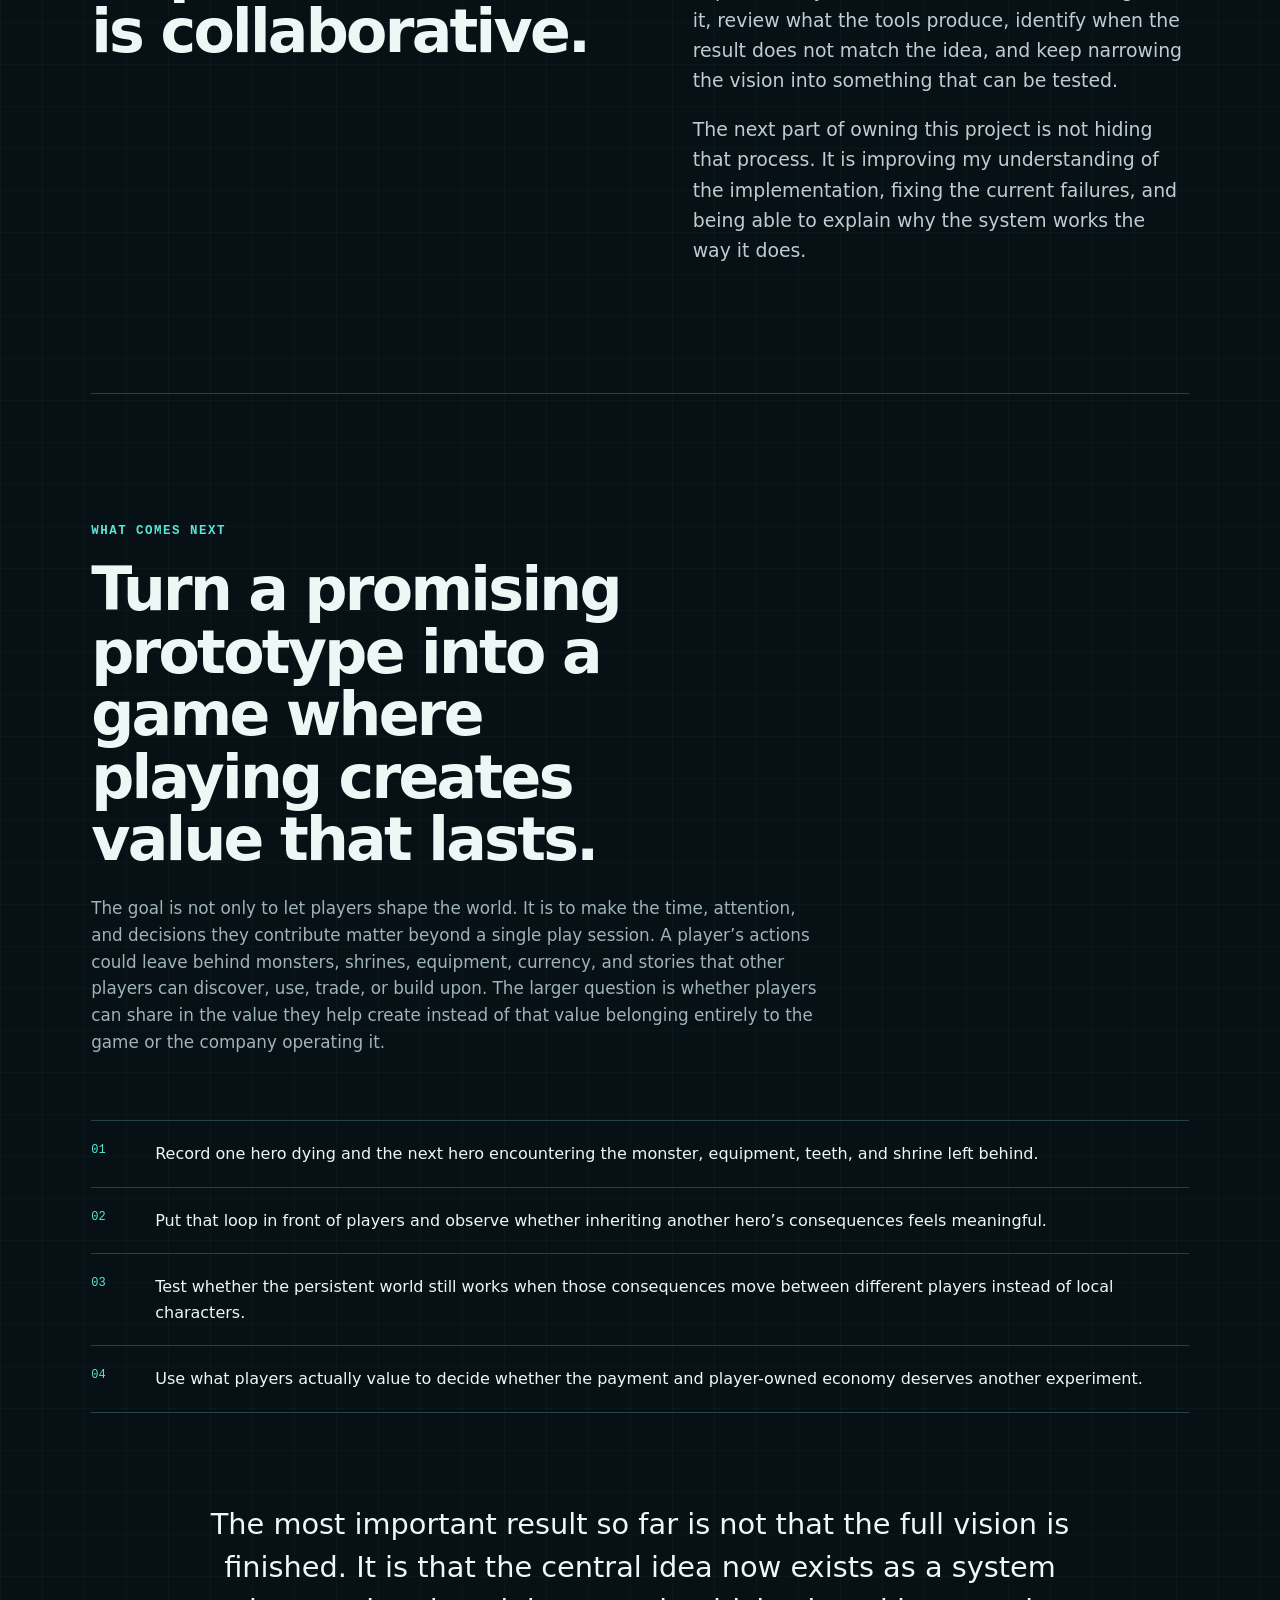
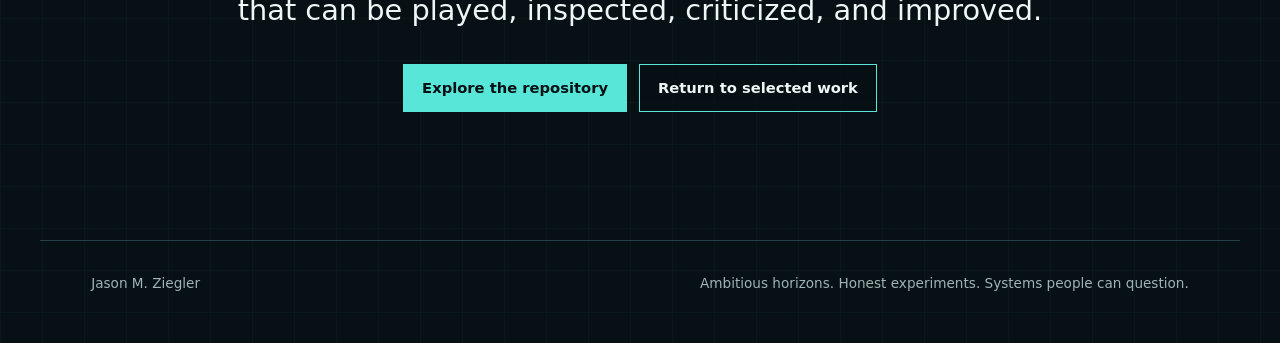
==== commit 2af73a15: "Reframe Larn-like case study evidence" ====
--- a/larn-like.html
+++ b/larn-like.html
@@ -93,20 +93,38 @@
 
     <section class="case-section verification-section" id="evidence" aria-labelledby="evidence-title">
       <div class="case-section-heading">
-        <p class="eyebrow">Current evidence</p>
-        <h2 id="evidence-title">Most of the system is covered. The repository is not clean yet.</h2>
-        <p>These results come from a fresh local review on September 27, 2026, not from the completion notes written while the features were being built.</p>
+        <p class="eyebrow">What the prototype proves today</p>
+        <h2 id="evidence-title">One death can become part of another player’s world.</h2>
+        <p>The current prototype does not prove the larger player economy yet. It does demonstrate the central mechanism that makes that idea worth exploring.</p>
       </div>
-      <div class="verification-grid">
-        <div class="metric metric-good"><strong>763</strong><span>tests passed</span></div>
-        <div class="metric metric-warning"><strong>1</strong><span>balance test failed</span></div>
-        <div class="metric metric-warning"><strong>4</strong><span>Supabase suites blocked by missing environment configuration</span></div>
-        <div class="metric metric-warning"><strong>2</strong><span>current TypeScript errors in the game entry point</span></div>
+      <div class="proof-grid">
+        <article><span>01</span><h3>The world remembers</h3><p>A hero’s death becomes a persistent world event instead of disappearing when the run ends.</p></article>
+        <article><span>02</span><h3>The killer carries history</h3><p>The monster evolves, records the fallen hero, takes a trophy, and moves deeper into the dungeon.</p></article>
+        <article><span>03</span><h3>Loss becomes opportunity</h3><p>Teeth, equipment, and a soul shrine give future heroes something to discover and use.</p></article>
+        <article><span>04</span><h3>The next hero inherits the consequences</h3><p>A new character begins from scratch but enters a world shaped by previous attempts.</p></article>
       </div>
-      <div class="truth-note">
-        <h3>What that means</h3>
-        <p>The focused tests support claims about combat, equipment, persistence, monster promotion, death processing, teeth, shrines, blessings, dungeon levels, UI panels, and economic simulations. It would still be misleading to call the branch release-ready. The failing balance assertion, the Supabase-dependent suites, and the TypeScript errors need to be resolved before presenting a public build as complete.</p>
+      <div class="technical-note">
+        <div>
+          <p class="eyebrow">Supporting technical verification</p>
+          <h3>The local baseline is reproducible.</h3>
+        </div>
+        <p>The latest local review compiled the TypeScript projects, completed the production build, and passed 764 local tests. Supabase-connected behavior remains a separate opt-in suite and was not reverified because dedicated test credentials were unavailable. These checks support the implementation. The next proof is a recorded end-to-end playthrough.</p>
       </div>
+    </section>
+
+    <section class="case-section" aria-labelledby="process-title">
+      <div class="case-section-heading">
+        <p class="eyebrow">How the idea is being tested</p>
+        <h2 id="process-title">Keep the horizon. Test one assumption at a time.</h2>
+        <p>The project moves forward by turning the largest claim into a smaller question that can be built, observed, and challenged.</p>
+      </div>
+      <ol class="experiment-path">
+        <li><span>01 · Horizon</span><strong>Playing should create lasting value that players can share in.</strong></li>
+        <li><span>02 · Hypothesis</span><strong>A character’s death can create meaningful content for future players.</strong></li>
+        <li><span>03 · Experiment</span><strong>Persist the killer, equipment, teeth, shrine, and death history across heroes.</strong></li>
+        <li><span>04 · Current result</span><strong>The consequence system exists. A shared player economy has not been validated.</strong></li>
+        <li><span>05 · Next question</span><strong>Do players find what previous heroes leave behind meaningful enough to build upon?</strong></li>
+      </ol>
     </section>
 
     <section class="case-section collaboration-section" aria-labelledby="role-title">
@@ -128,10 +146,10 @@
         <p>The goal is not only to let players shape the world. It is to make the time, attention, and decisions they contribute matter beyond a single play session. A player’s actions could leave behind monsters, shrines, equipment, currency, and stories that other players can discover, use, trade, or build upon. The larger question is whether players can share in the value they help create instead of that value belonging entirely to the game or the company operating it.</p>
       </div>
       <ul class="next-list">
-        <li><span>01</span><p>Fix the TypeScript errors and the failing balance assertion.</p></li>
-        <li><span>02</span><p>Separate or configure the Supabase integration tests so the complete test result is reproducible.</p></li>
-        <li><span>03</span><p>Record a short demonstration of one hero dying and the next hero encountering what was left behind.</p></li>
-        <li><span>04</span><p>Use that playable loop to decide whether the original payment and player-value economy deserves another experiment.</p></li>
+        <li><span>01</span><p>Record one hero dying and the next hero encountering the monster, equipment, teeth, and shrine left behind.</p></li>
+        <li><span>02</span><p>Put that loop in front of players and observe whether inheriting another hero’s consequences feels meaningful.</p></li>
+        <li><span>03</span><p>Test whether the persistent world still works when those consequences move between different players instead of local characters.</p></li>
+        <li><span>04</span><p>Use what players actually value to decide whether the payment and player-owned economy deserves another experiment.</p></li>
       </ul>
       <div class="case-closing">
         <p>The most important result so far is not that the full vision is finished. It is that the central idea now exists as a system that can be played, inspected, criticized, and improved.</p>
--- a/styles.css
+++ b/styles.css
@@ -156,16 +156,21 @@
 .evidence-grid h3 { margin: 3.5rem 0 1rem; font-size: clamp(1.5rem, 2.4vw, 2.1rem); }
 .evidence-grid p { color: var(--muted); }
 .verification-section { border-top-color: var(--signal); }
-.verification-grid { display: grid; grid-template-columns: repeat(4, minmax(0, 1fr)); gap: 1px; border: 1px solid var(--line); background: var(--line); }
-.metric { min-height: 12rem; padding: 1.4rem; background: var(--ink-soft); }
-.metric strong, .metric span { display: block; }
-.metric strong { margin-bottom: 2.5rem; font-family: ui-monospace, "Cascadia Code", monospace; font-size: clamp(2.5rem, 5vw, 4rem); line-height: 1; }
-.metric span { color: var(--muted); font-size: .85rem; }
-.metric-good strong { color: var(--signal); }
-.metric-warning strong { color: var(--warning); }
-.truth-note { max-width: 52rem; margin: 2rem 0 0 auto; padding: 1.5rem; border-left: 3px solid var(--warning); background: rgba(241,200,117,.06); }
-.truth-note h3 { margin-bottom: .6rem; font-size: 1.2rem; letter-spacing: -.02em; }
-.truth-note p { margin-bottom: 0; color: #c8d2d3; }
+.proof-grid { display: grid; grid-template-columns: repeat(2, minmax(0, 1fr)); border: 1px solid var(--line); }
+.proof-grid article { min-height: 18rem; padding: clamp(1.4rem, 3vw, 2.2rem); border-right: 1px solid var(--line); border-bottom: 1px solid var(--line); background: rgba(13,26,32,.72); }
+.proof-grid article:nth-child(2n) { border-right: 0; }
+.proof-grid article:nth-last-child(-n+2) { border-bottom: 0; }
+.proof-grid article > span { color: var(--signal); font-family: ui-monospace, "Cascadia Code", monospace; font-size: .75rem; }
+.proof-grid h3 { max-width: 16ch; margin: 3.25rem 0 1rem; font-size: clamp(1.5rem, 2.4vw, 2.1rem); }
+.proof-grid p { color: var(--muted); }
+.technical-note { display: grid; grid-template-columns: .7fr 1.3fr; gap: clamp(1.5rem, 5vw, 4rem); margin-top: 2rem; padding: clamp(1.4rem, 3vw, 2rem); border-left: 3px solid var(--signal); background: rgba(88,230,217,.055); }
+.technical-note .eyebrow { margin-bottom: .55rem; }
+.technical-note h3 { margin-bottom: 0; font-size: clamp(1.4rem, 2.2vw, 1.9rem); letter-spacing: -.025em; }
+.technical-note > p { margin-bottom: 0; color: #c8d2d3; }
+.experiment-path { margin: 0; padding: 0; border-top: 1px solid var(--line); list-style: none; }
+.experiment-path li { display: grid; grid-template-columns: minmax(8rem, .35fr) 1fr; gap: clamp(1.5rem, 5vw, 4rem); align-items: baseline; padding: 1.4rem 0; border-bottom: 1px solid var(--line); }
+.experiment-path span { color: var(--signal); font-family: ui-monospace, "Cascadia Code", monospace; font-size: .75rem; font-weight: 700; letter-spacing: .06em; text-transform: uppercase; }
+.experiment-path strong { max-width: 50rem; font-size: clamp(1.05rem, 2vw, 1.35rem); font-weight: 650; }
 .collaboration-section { display: grid; grid-template-columns: 1fr 1fr; gap: clamp(2rem, 8vw, 7rem); }
 .collaboration-section .case-section-heading { margin-bottom: 0; }
 .next-list { margin: 0; padding: 0; border-top: 1px solid var(--line); list-style: none; }
@@ -193,7 +198,7 @@
   .system-flow li { min-height: 16rem; border-bottom: 1px solid var(--line); }
   .system-flow li:nth-last-child(-n+2) { border-bottom: 0; }
   .system-flow li::after { display: none; }
-  .verification-grid { grid-template-columns: 1fr 1fr; }
+  .technical-note { grid-template-columns: 1fr; }
 }
 @media (max-width: 620px) {
   .wordmark-mark { width: 2rem; }
@@ -204,12 +209,12 @@
   .project-meta { margin-bottom: 3rem; }
   .project-index { font-size: 7rem; }
   .supporting-heading { align-items: flex-start; flex-direction: column; gap: .3rem; }
-  .system-flow, .evidence-grid, .verification-grid { grid-template-columns: 1fr; }
-  .system-flow li, .system-flow li:nth-child(2), .evidence-grid article, .evidence-grid article:nth-child(2n), .evidence-grid article:nth-last-child(-n+2) { min-height: auto; border-right: 0; border-bottom: 1px solid var(--line); }
-  .system-flow li:last-child, .evidence-grid article:last-child { border-bottom: 0; }
+  .system-flow, .evidence-grid, .proof-grid { grid-template-columns: 1fr; }
+  .system-flow li, .system-flow li:nth-child(2), .evidence-grid article, .evidence-grid article:nth-child(2n), .evidence-grid article:nth-last-child(-n+2), .proof-grid article, .proof-grid article:nth-child(2n), .proof-grid article:nth-last-child(-n+2) { min-height: auto; border-right: 0; border-bottom: 1px solid var(--line); }
+  .system-flow li:last-child, .evidence-grid article:last-child, .proof-grid article:last-child { border-bottom: 0; }
   .system-flow strong { margin-top: 2rem; }
-  .metric { min-height: 9rem; }
-  .metric strong { margin-bottom: 1.5rem; }
+  .proof-grid h3 { margin-top: 2rem; }
+  .experiment-path li { grid-template-columns: 1fr; gap: .55rem; }
   footer { flex-direction: column; }
 }
 @media (prefers-reduced-motion: reduce) { html { scroll-behavior: auto; } }
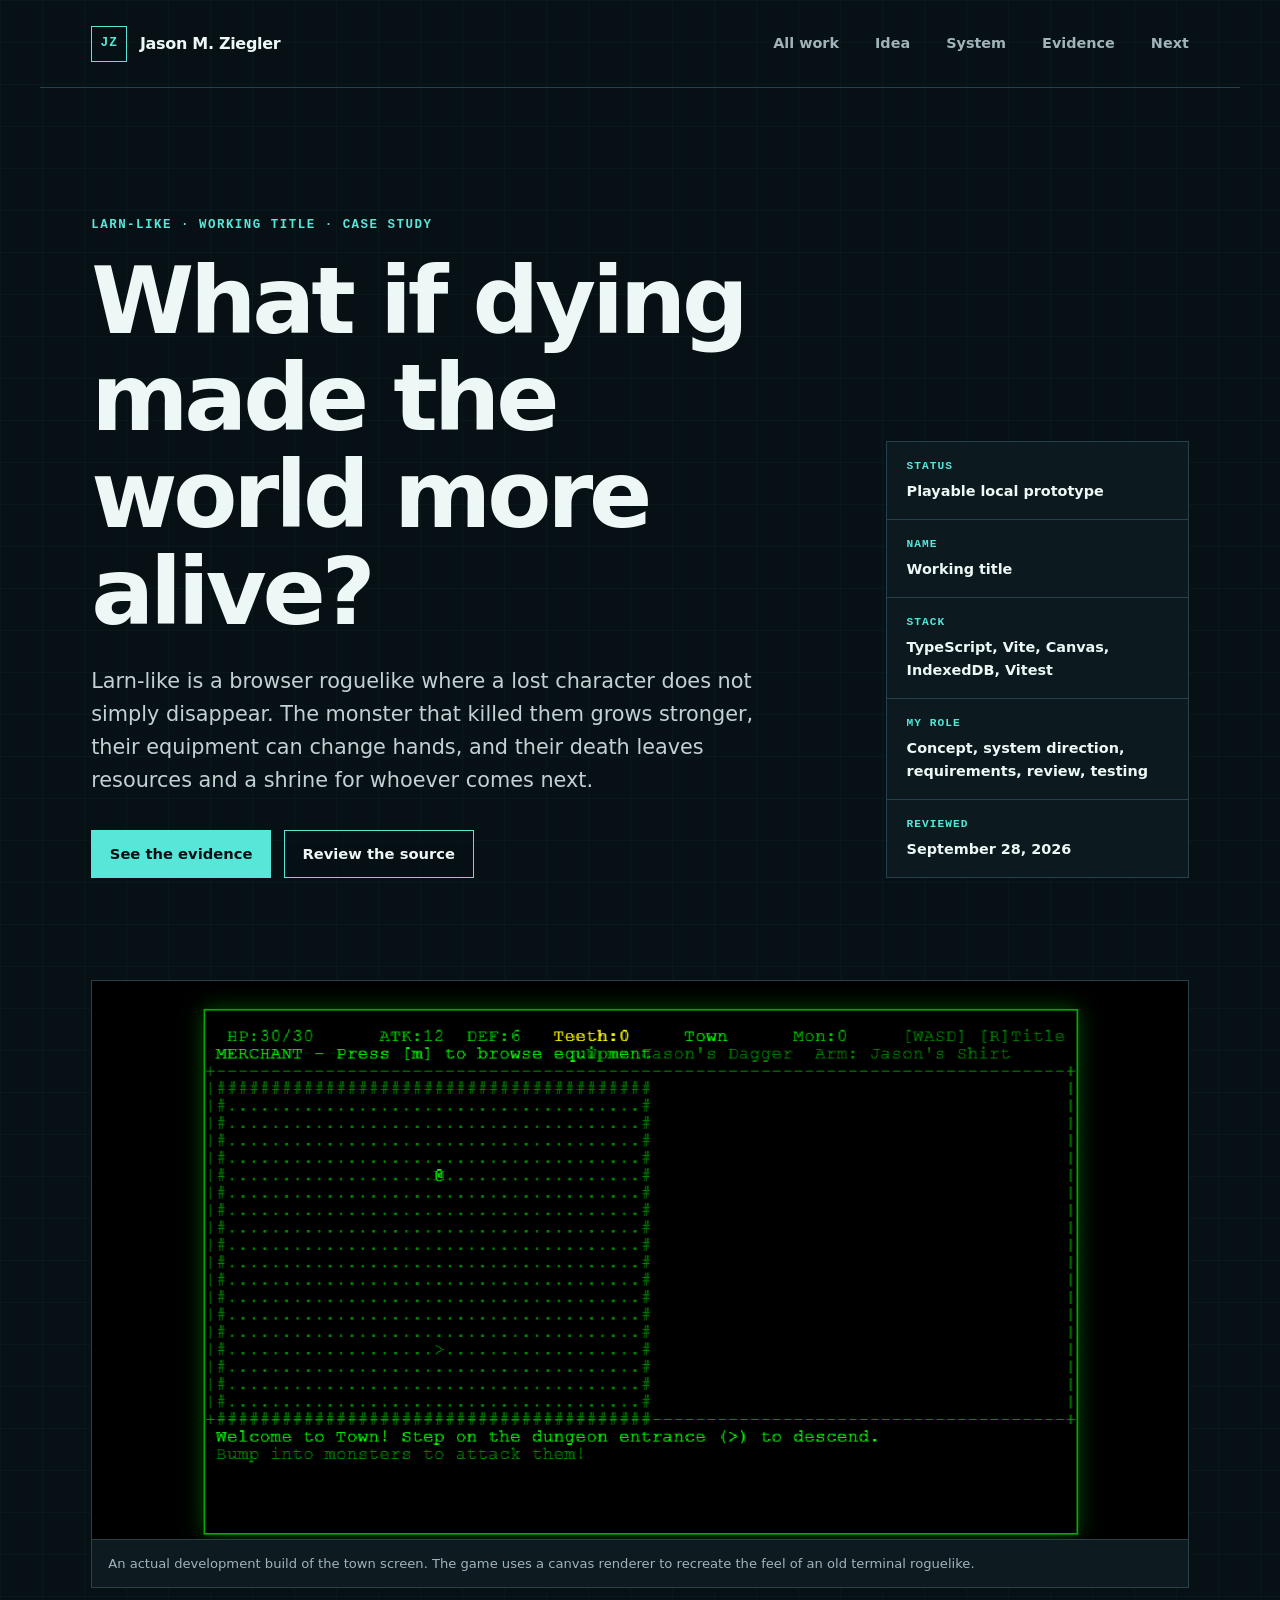
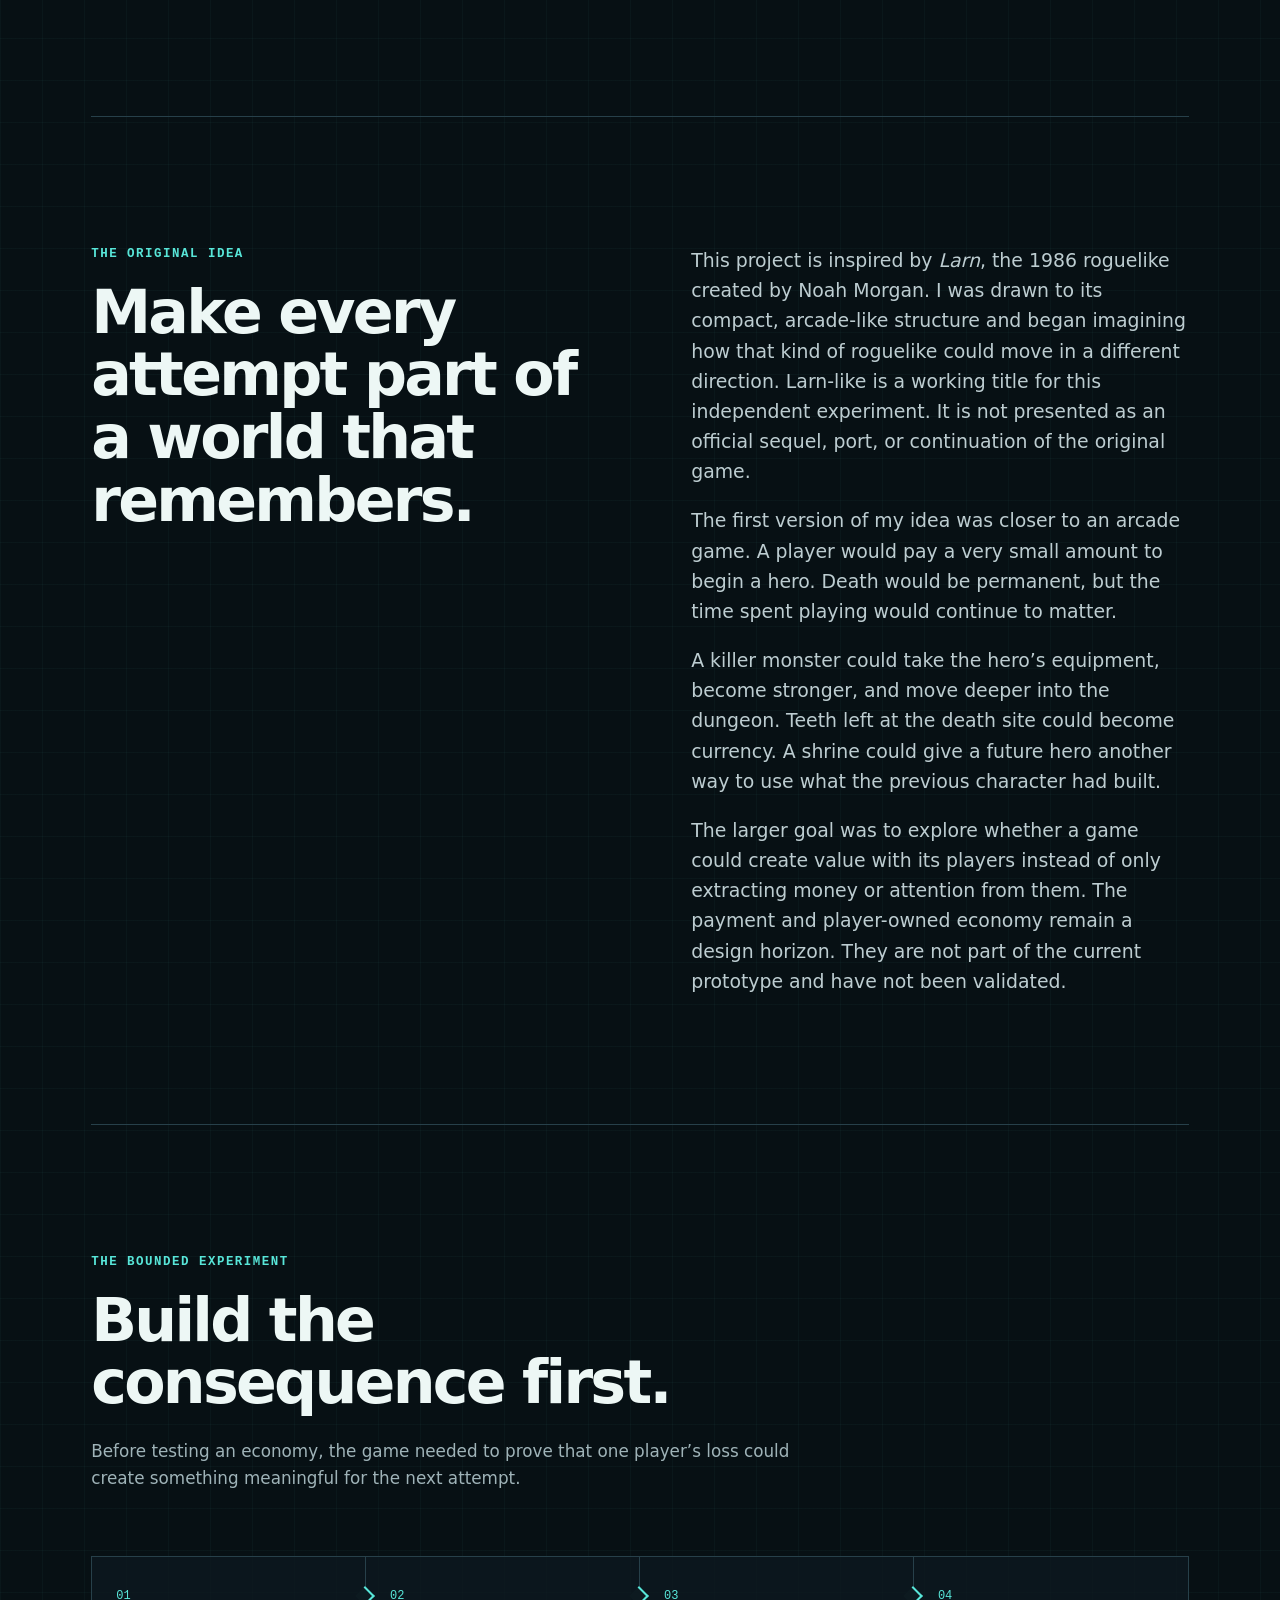
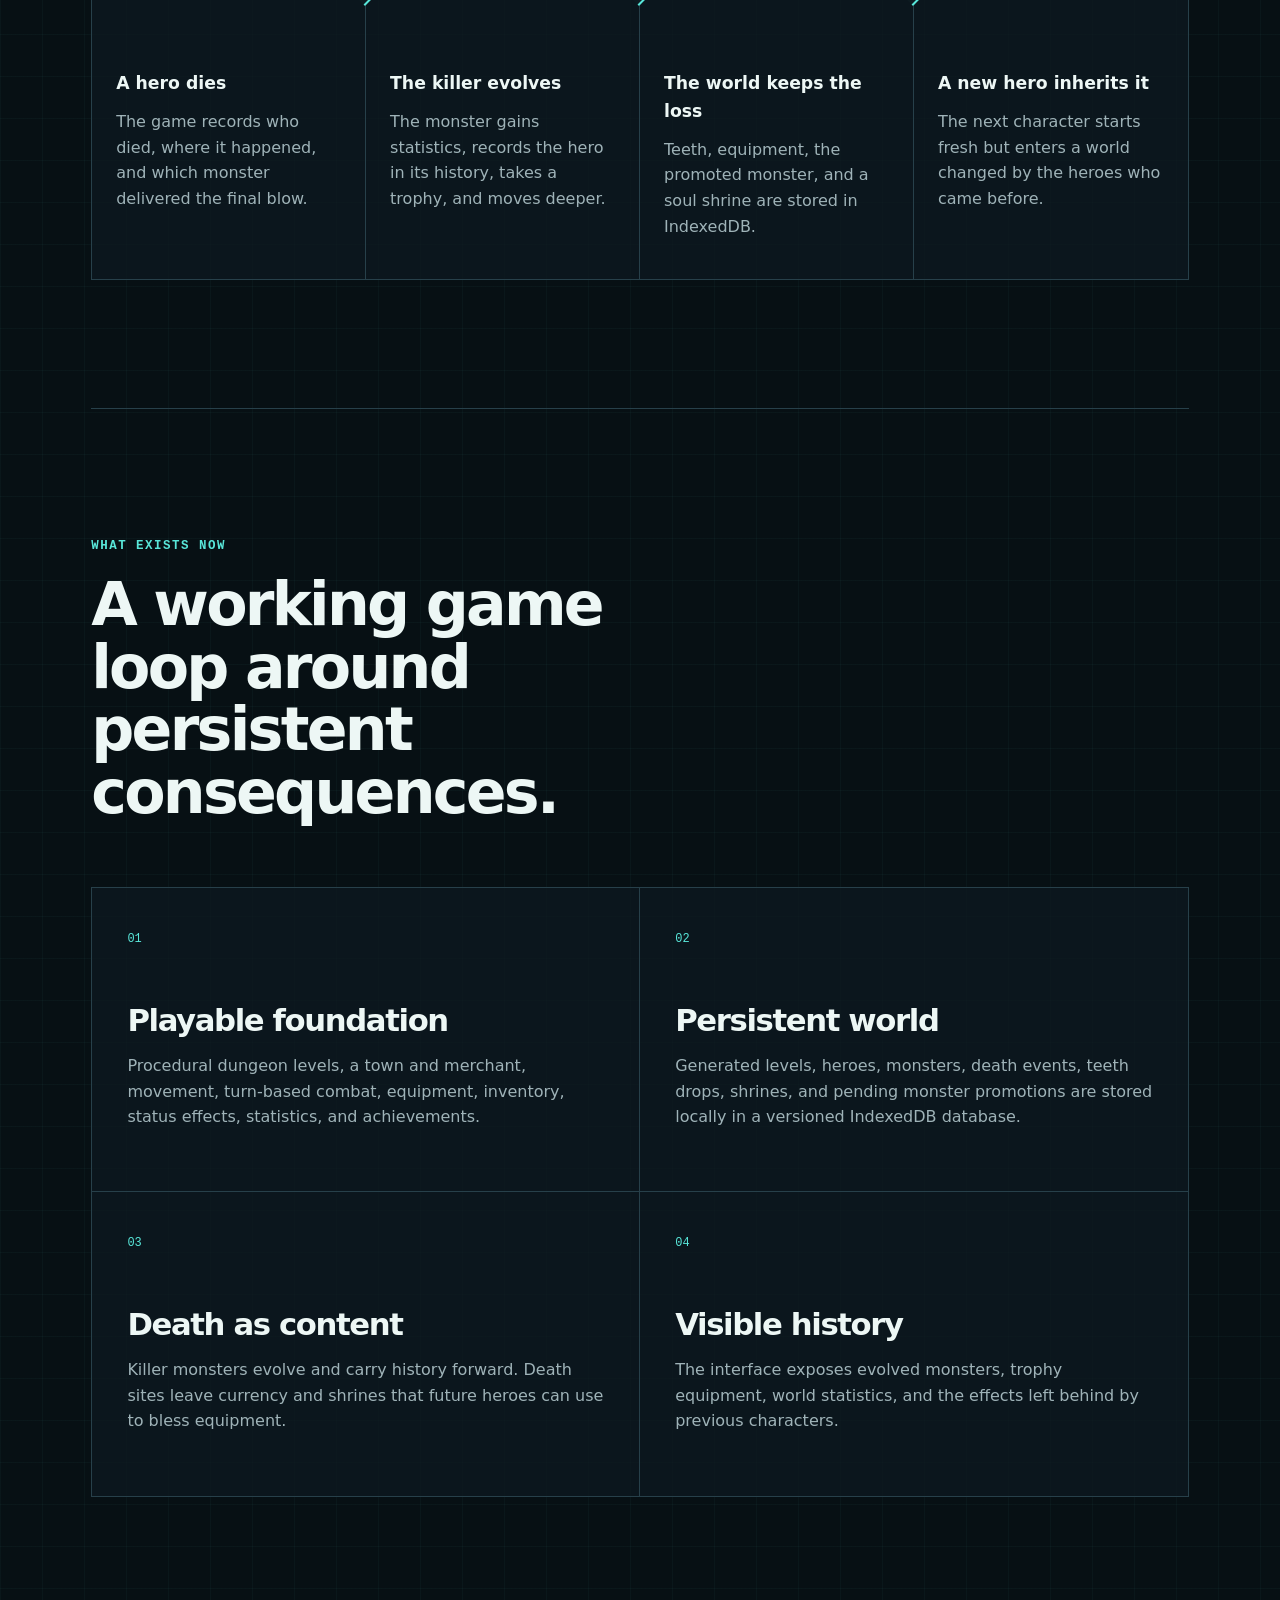
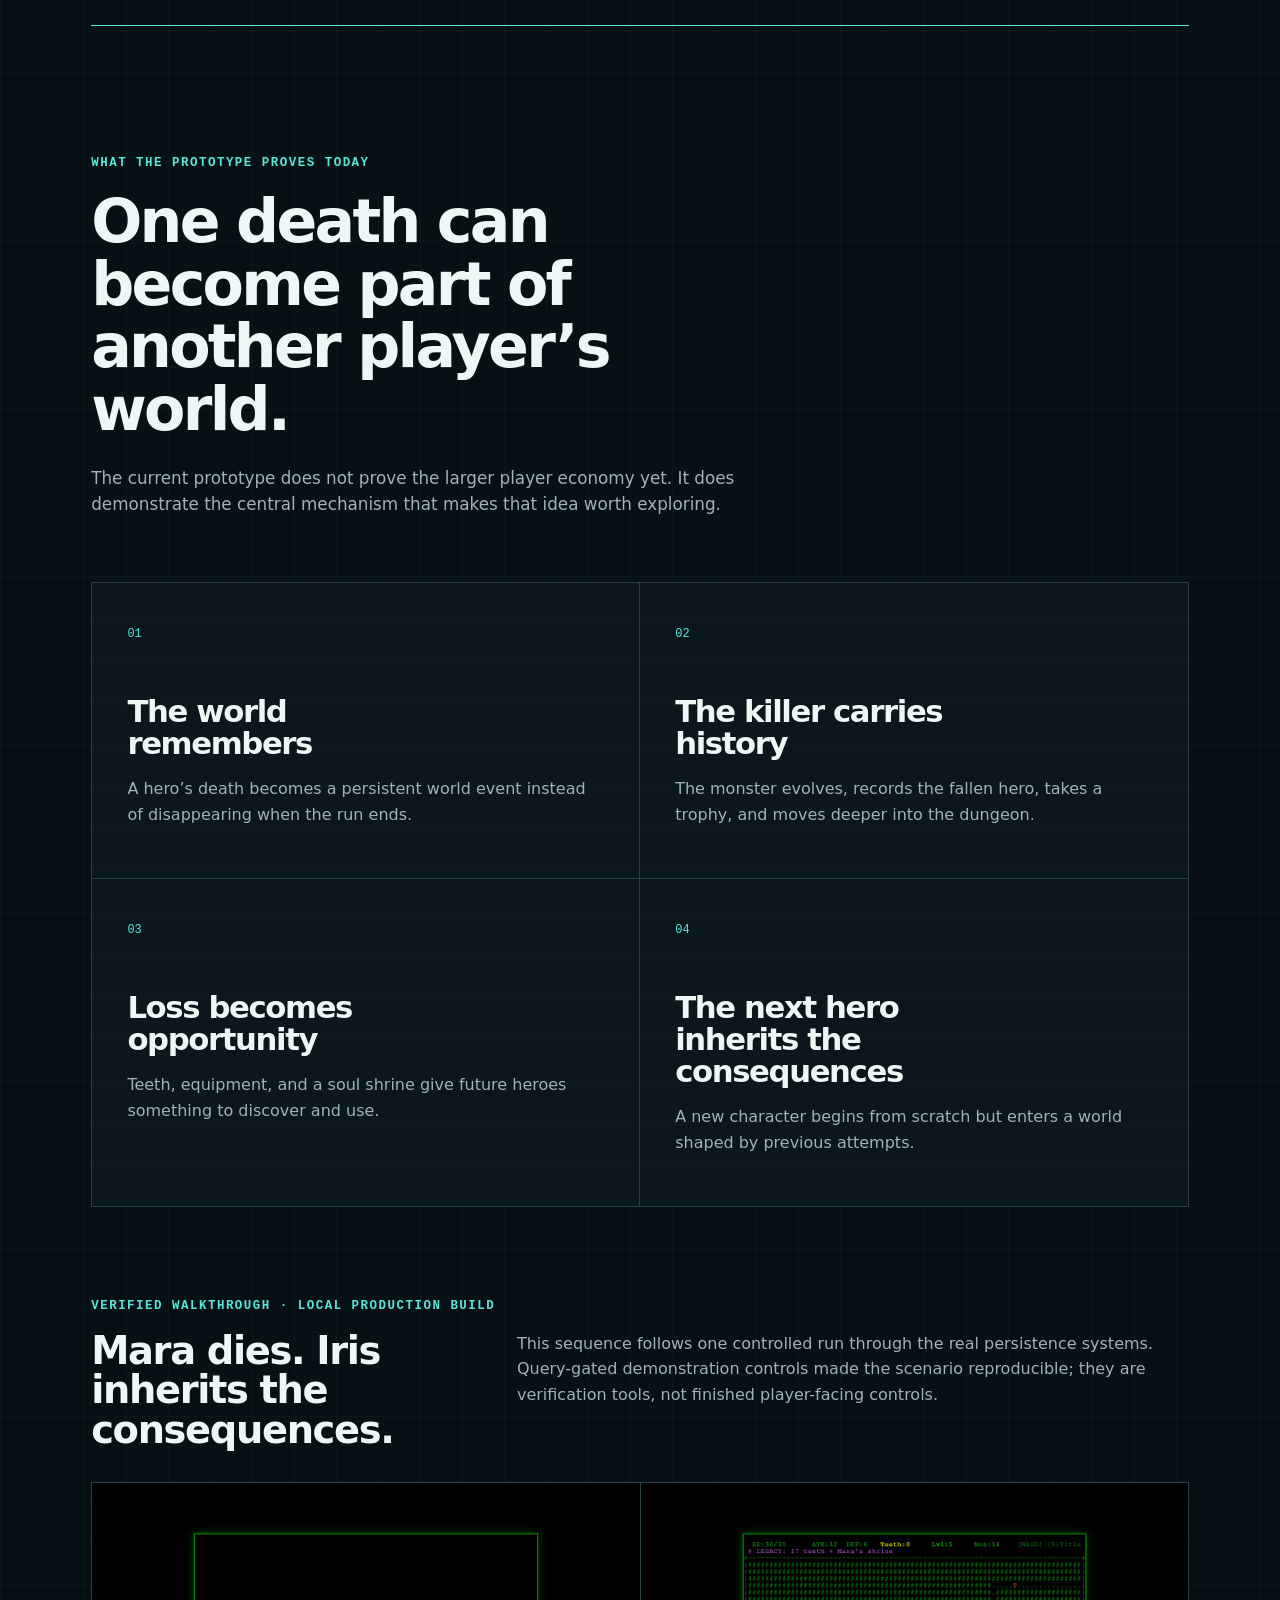
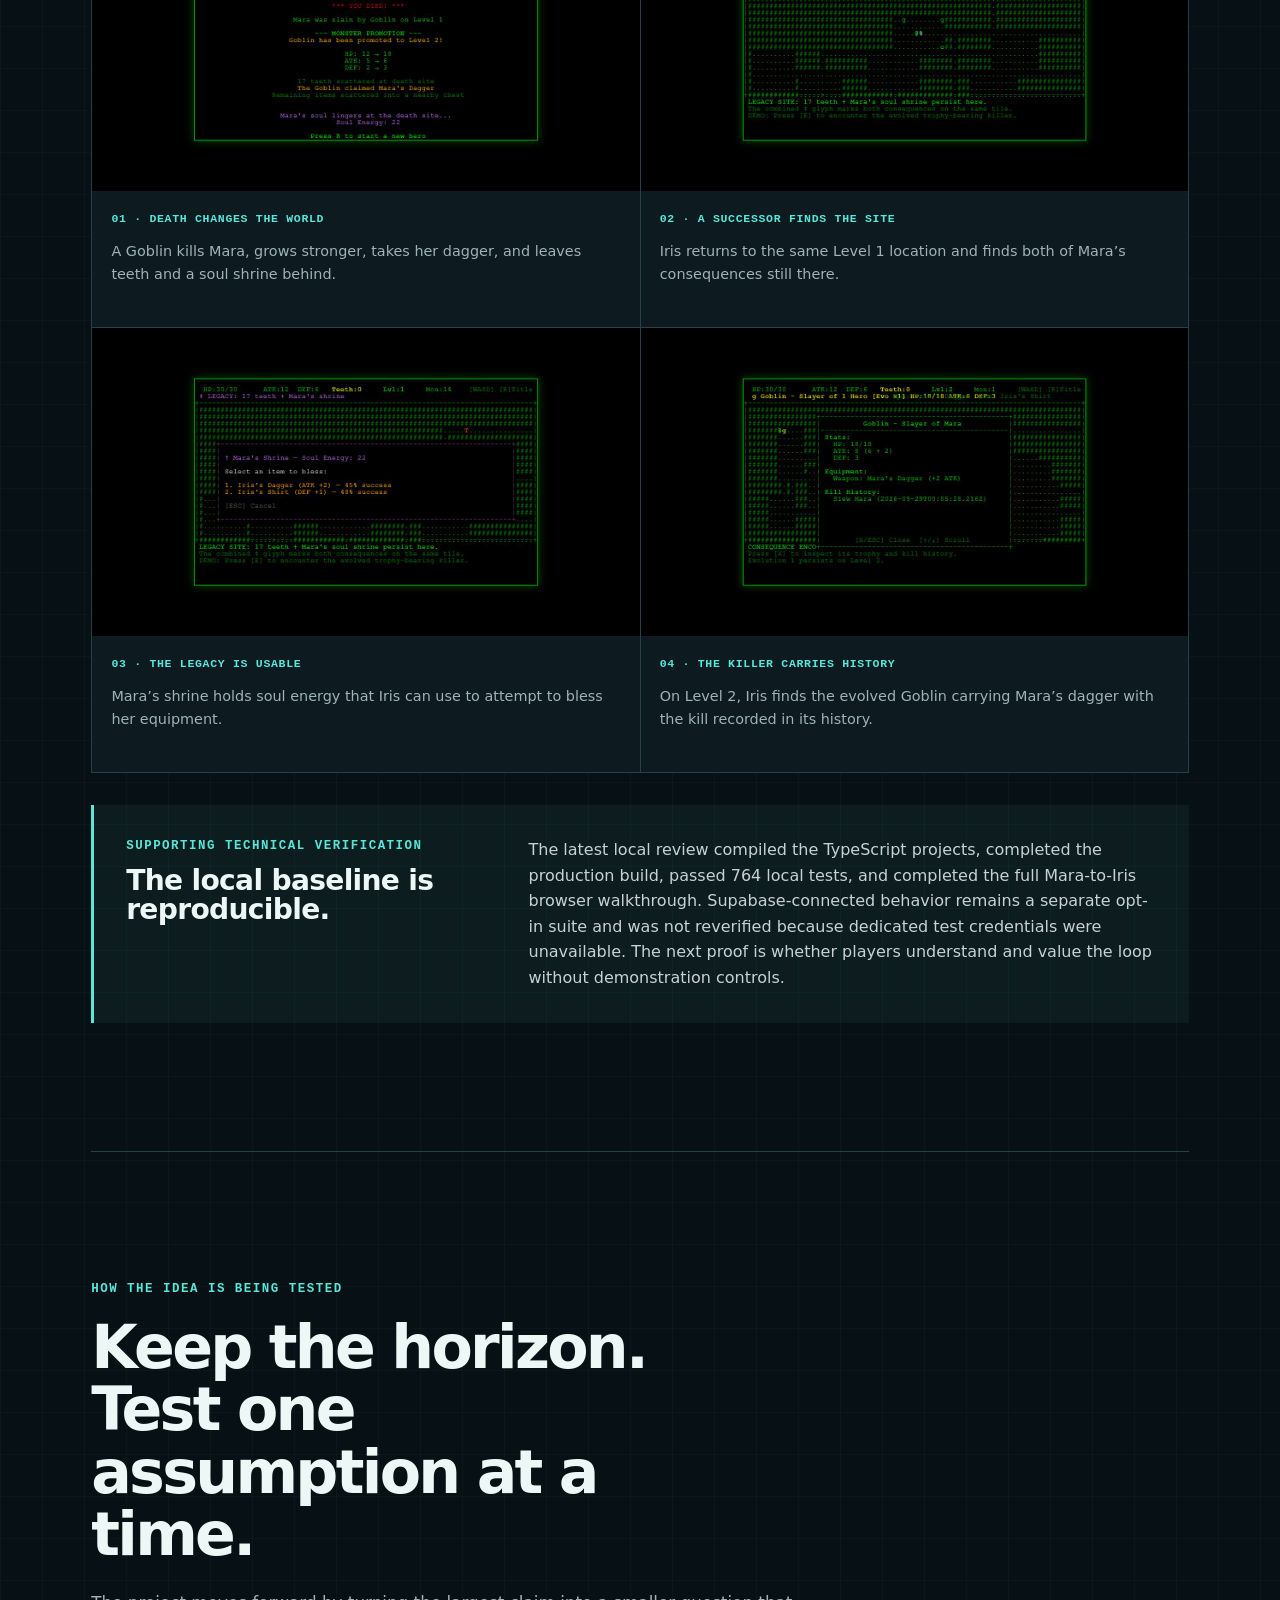
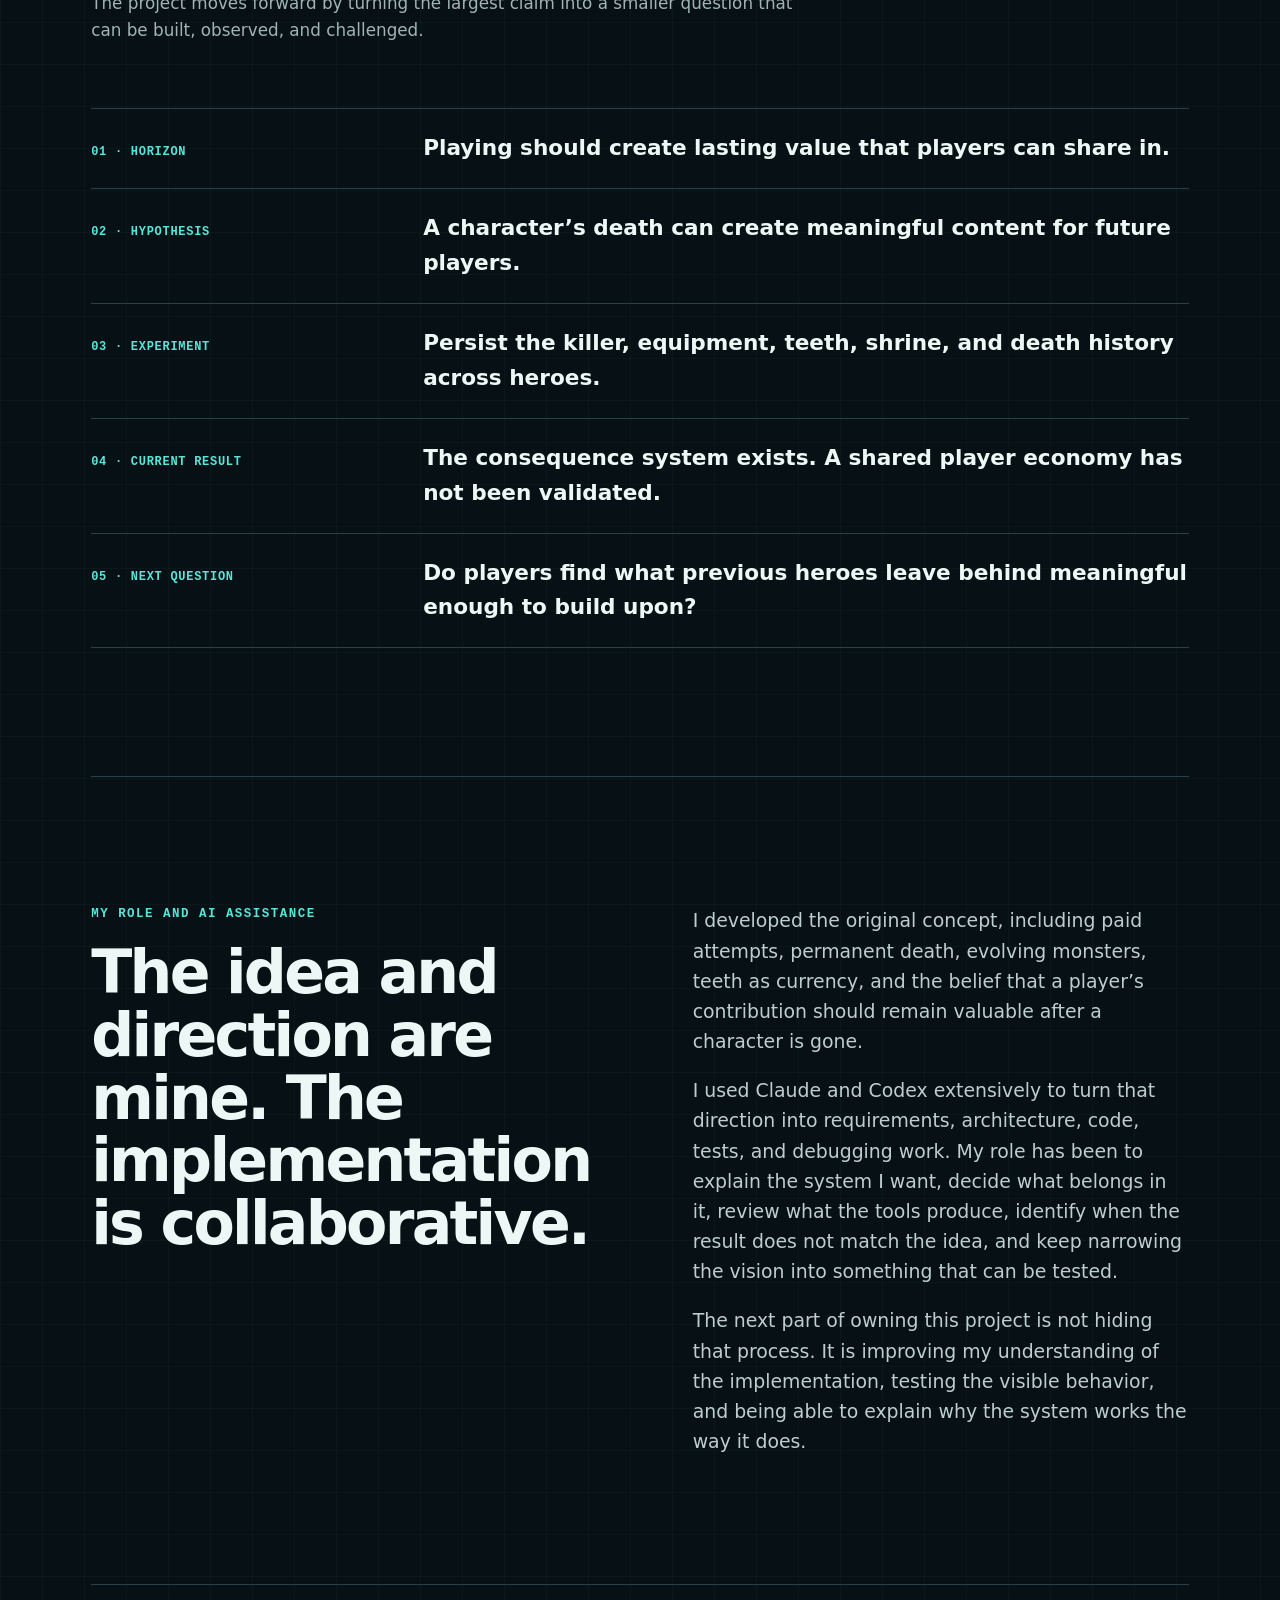
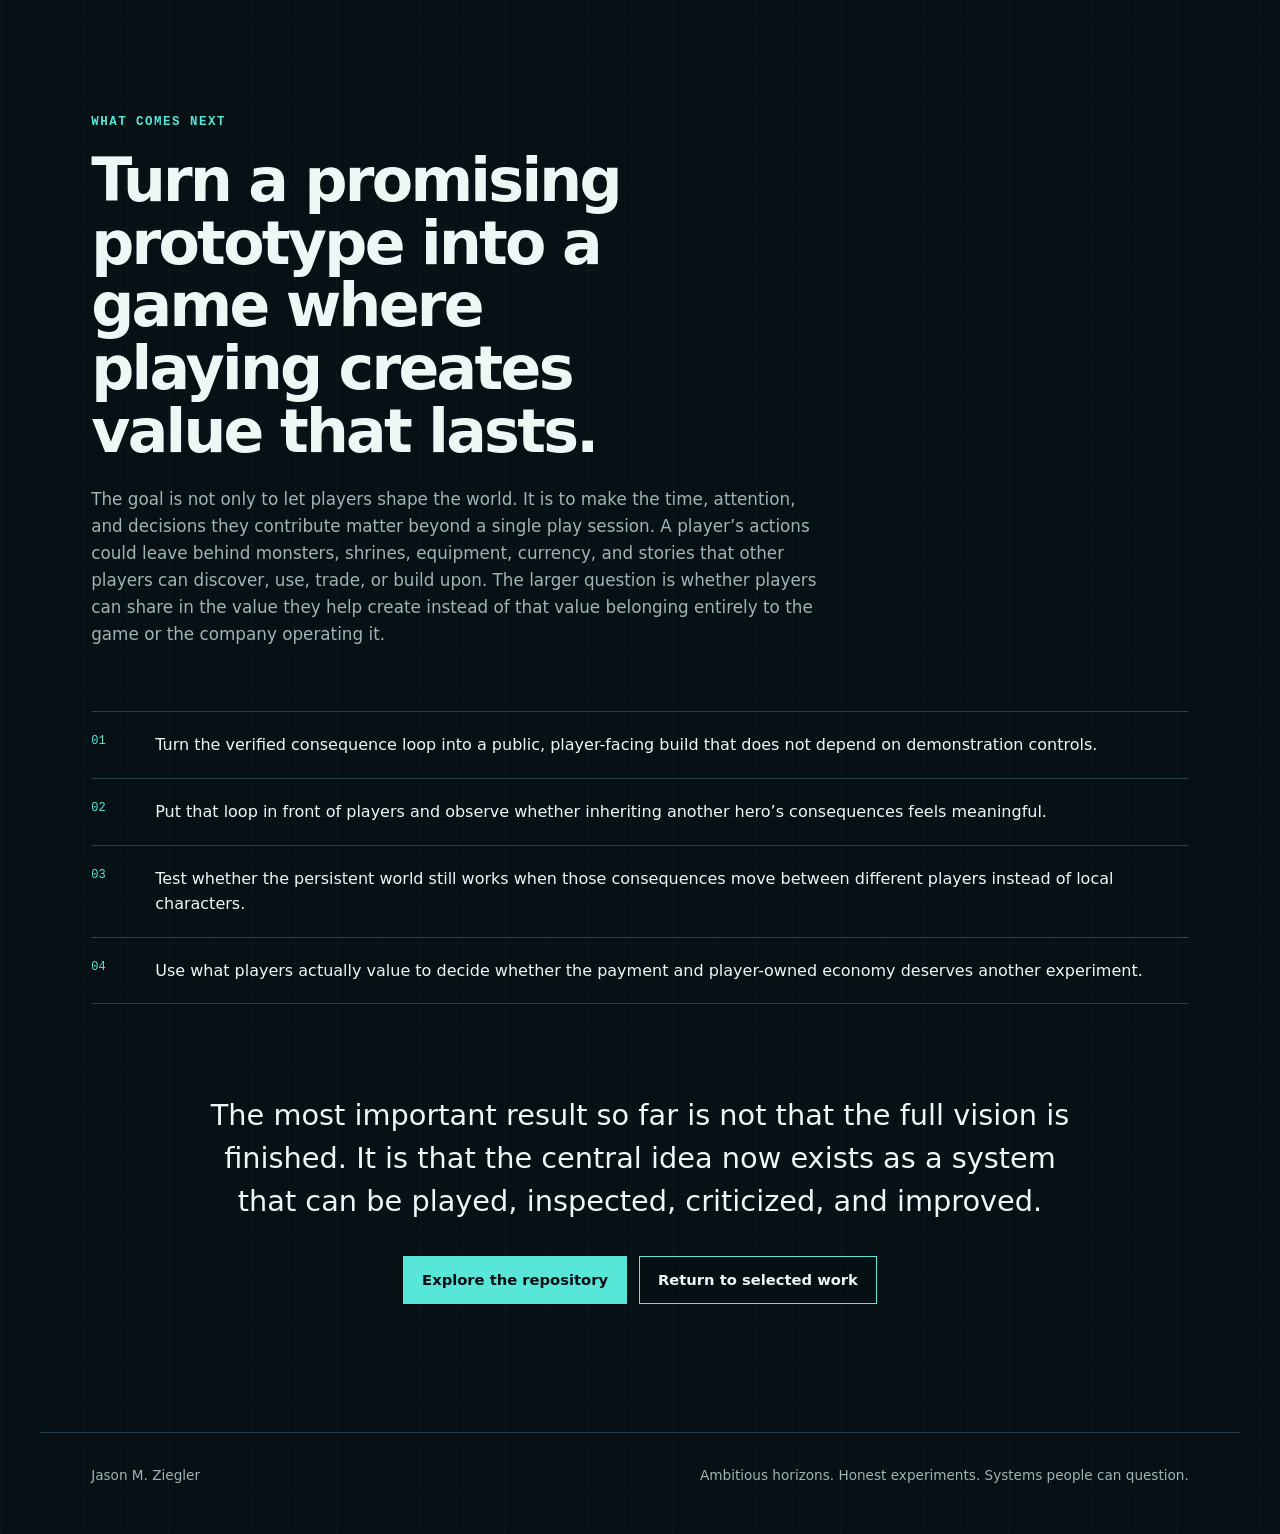
==== commit 5f4bcf8f: "Add Larn-like consequence walkthrough" ====
--- a/larn-like.html
+++ b/larn-like.html
@@ -42,7 +42,7 @@
         <p><span>Name</span><strong>Working title</strong></p>
         <p><span>Stack</span><strong>TypeScript, Vite, Canvas, IndexedDB, Vitest</strong></p>
         <p><span>My role</span><strong>Concept, system direction, requirements, review, testing</strong></p>
-        <p><span>Reviewed</span><strong>September 27, 2026</strong></p>
+        <p><span>Reviewed</span><strong>September 28, 2026</strong></p>
       </aside>
     </section>
 
@@ -103,12 +103,45 @@
         <article><span>03</span><h3>Loss becomes opportunity</h3><p>Teeth, equipment, and a soul shrine give future heroes something to discover and use.</p></article>
         <article><span>04</span><h3>The next hero inherits the consequences</h3><p>A new character begins from scratch but enters a world shaped by previous attempts.</p></article>
       </div>
+      <div class="proof-sequence" aria-labelledby="walkthrough-title">
+        <div class="proof-sequence-heading">
+          <p class="eyebrow">Verified walkthrough · local production build</p>
+          <h3 id="walkthrough-title">Mara dies. Iris inherits the consequences.</h3>
+          <p>This sequence follows one controlled run through the real persistence systems. Query-gated demonstration controls made the scenario reproducible; they are verification tools, not finished player-facing controls.</p>
+        </div>
+        <div class="proof-sequence-grid">
+          <figure>
+            <a href="assets/persistent-consequence-death.png" target="_blank" rel="noopener" aria-label="Open the full-size death and world-mutation screenshot">
+              <img src="assets/persistent-consequence-death.png" loading="lazy" alt="Death screen showing Mara slain by a Goblin, the Goblin promoted with stronger statistics, seventeen teeth scattered, Mara's dagger claimed, and a soul shrine created.">
+            </a>
+            <figcaption><span>01 · Death changes the world</span>A Goblin kills Mara, grows stronger, takes her dagger, and leaves teeth and a soul shrine behind.</figcaption>
+          </figure>
+          <figure>
+            <a href="assets/persistent-consequence-legacy-site.png" target="_blank" rel="noopener" aria-label="Open the full-size legacy-site screenshot">
+              <img src="assets/persistent-consequence-legacy-site.png" loading="lazy" alt="Iris standing beside a combined legacy marker identifying seventeen teeth and Mara's soul shrine on the persisted death tile.">
+            </a>
+            <figcaption><span>02 · A successor finds the site</span>Iris returns to the same Level 1 location and finds both of Mara’s consequences still there.</figcaption>
+          </figure>
+          <figure>
+            <a href="assets/persistent-consequence-shrine-interaction.png" target="_blank" rel="noopener" aria-label="Open the full-size shrine-interaction screenshot">
+              <img src="assets/persistent-consequence-shrine-interaction.png" loading="lazy" alt="Mara's Shrine interaction panel showing twenty-two soul energy and blessing choices for Iris's equipment.">
+            </a>
+            <figcaption><span>03 · The legacy is usable</span>Mara’s shrine holds soul energy that Iris can use to attempt to bless her equipment.</figcaption>
+          </figure>
+          <figure>
+            <a href="assets/persistent-consequence-killer.png" target="_blank" rel="noopener" aria-label="Open the full-size evolved-killer screenshot">
+              <img src="assets/persistent-consequence-killer.png" loading="lazy" alt="Inspection panel for the Goblin Slayer of Mara showing evolved statistics, Mara's dagger as its equipped trophy, and Mara in its kill history.">
+            </a>
+            <figcaption><span>04 · The killer carries history</span>On Level 2, Iris finds the evolved Goblin carrying Mara’s dagger with the kill recorded in its history.</figcaption>
+          </figure>
+        </div>
+      </div>
       <div class="technical-note">
         <div>
           <p class="eyebrow">Supporting technical verification</p>
           <h3>The local baseline is reproducible.</h3>
         </div>
-        <p>The latest local review compiled the TypeScript projects, completed the production build, and passed 764 local tests. Supabase-connected behavior remains a separate opt-in suite and was not reverified because dedicated test credentials were unavailable. These checks support the implementation. The next proof is a recorded end-to-end playthrough.</p>
+        <p>The latest local review compiled the TypeScript projects, completed the production build, passed 764 local tests, and completed the full Mara-to-Iris browser walkthrough. Supabase-connected behavior remains a separate opt-in suite and was not reverified because dedicated test credentials were unavailable. The next proof is whether players understand and value the loop without demonstration controls.</p>
       </div>
     </section>
 
@@ -135,7 +168,7 @@
       <div class="case-prose">
         <p>I developed the original concept, including paid attempts, permanent death, evolving monsters, teeth as currency, and the belief that a player’s contribution should remain valuable after a character is gone.</p>
         <p>I used Claude and Codex extensively to turn that direction into requirements, architecture, code, tests, and debugging work. My role has been to explain the system I want, decide what belongs in it, review what the tools produce, identify when the result does not match the idea, and keep narrowing the vision into something that can be tested.</p>
-        <p>The next part of owning this project is not hiding that process. It is improving my understanding of the implementation, fixing the current failures, and being able to explain why the system works the way it does.</p>
+        <p>The next part of owning this project is not hiding that process. It is improving my understanding of the implementation, testing the visible behavior, and being able to explain why the system works the way it does.</p>
       </div>
     </section>
 
@@ -146,7 +179,7 @@
         <p>The goal is not only to let players shape the world. It is to make the time, attention, and decisions they contribute matter beyond a single play session. A player’s actions could leave behind monsters, shrines, equipment, currency, and stories that other players can discover, use, trade, or build upon. The larger question is whether players can share in the value they help create instead of that value belonging entirely to the game or the company operating it.</p>
       </div>
       <ul class="next-list">
-        <li><span>01</span><p>Record one hero dying and the next hero encountering the monster, equipment, teeth, and shrine left behind.</p></li>
+        <li><span>01</span><p>Turn the verified consequence loop into a public, player-facing build that does not depend on demonstration controls.</p></li>
         <li><span>02</span><p>Put that loop in front of players and observe whether inheriting another hero’s consequences feels meaningful.</p></li>
         <li><span>03</span><p>Test whether the persistent world still works when those consequences move between different players instead of local characters.</p></li>
         <li><span>04</span><p>Use what players actually value to decide whether the payment and player-owned economy deserves another experiment.</p></li>
--- a/styles.css
+++ b/styles.css
@@ -163,6 +163,18 @@
 .proof-grid article > span { color: var(--signal); font-family: ui-monospace, "Cascadia Code", monospace; font-size: .75rem; }
 .proof-grid h3 { max-width: 16ch; margin: 3.25rem 0 1rem; font-size: clamp(1.5rem, 2.4vw, 2.1rem); }
 .proof-grid p { color: var(--muted); }
+.proof-sequence { margin-top: clamp(3rem, 7vw, 6rem); }
+.proof-sequence-heading { display: grid; grid-template-columns: .7fr 1.3fr; gap: .5rem clamp(1.5rem, 5vw, 4rem); align-items: start; margin-bottom: 2rem; }
+.proof-sequence-heading .eyebrow { grid-column: 1 / -1; margin-bottom: .35rem; }
+.proof-sequence-heading h3 { max-width: 18ch; margin: 0; font-size: clamp(1.8rem, 3vw, 2.7rem); letter-spacing: -.035em; }
+.proof-sequence-heading > p:last-child { max-width: 44rem; margin: 0; color: var(--muted); }
+.proof-sequence-grid { display: grid; grid-template-columns: repeat(2, minmax(0, 1fr)); gap: 1px; border: 1px solid var(--line); background: var(--line); }
+.proof-sequence-grid figure { margin: 0; background: var(--ink-soft); }
+.proof-sequence-grid a { display: block; overflow: hidden; background: #000; }
+.proof-sequence-grid img { display: block; width: 100%; height: auto; aspect-ratio: 16 / 9; object-fit: contain; transition: opacity .2s ease, transform .2s ease; }
+.proof-sequence-grid a:hover img, .proof-sequence-grid a:focus-visible img { opacity: .86; transform: scale(1.01); }
+.proof-sequence-grid figcaption { min-height: 8.5rem; padding: 1.2rem; color: var(--muted); font-size: .9rem; }
+.proof-sequence-grid figcaption span { display: block; margin-bottom: .7rem; color: var(--signal); font-family: ui-monospace, "Cascadia Code", monospace; font-size: .72rem; font-weight: 700; letter-spacing: .06em; text-transform: uppercase; }
 .technical-note { display: grid; grid-template-columns: .7fr 1.3fr; gap: clamp(1.5rem, 5vw, 4rem); margin-top: 2rem; padding: clamp(1.4rem, 3vw, 2rem); border-left: 3px solid var(--signal); background: rgba(88,230,217,.055); }
 .technical-note .eyebrow { margin-bottom: .55rem; }
 .technical-note h3 { margin-bottom: 0; font-size: clamp(1.4rem, 2.2vw, 1.9rem); letter-spacing: -.025em; }
@@ -198,7 +210,7 @@
   .system-flow li { min-height: 16rem; border-bottom: 1px solid var(--line); }
   .system-flow li:nth-last-child(-n+2) { border-bottom: 0; }
   .system-flow li::after { display: none; }
-  .technical-note { grid-template-columns: 1fr; }
+  .proof-sequence-heading, .technical-note { grid-template-columns: 1fr; }
 }
 @media (max-width: 620px) {
   .wordmark-mark { width: 2rem; }
@@ -214,6 +226,8 @@
   .system-flow li:last-child, .evidence-grid article:last-child, .proof-grid article:last-child { border-bottom: 0; }
   .system-flow strong { margin-top: 2rem; }
   .proof-grid h3 { margin-top: 2rem; }
+  .proof-sequence-grid { grid-template-columns: 1fr; }
+  .proof-sequence-grid figcaption { min-height: 0; }
   .experiment-path li { grid-template-columns: 1fr; gap: .55rem; }
   footer { flex-direction: column; }
 }
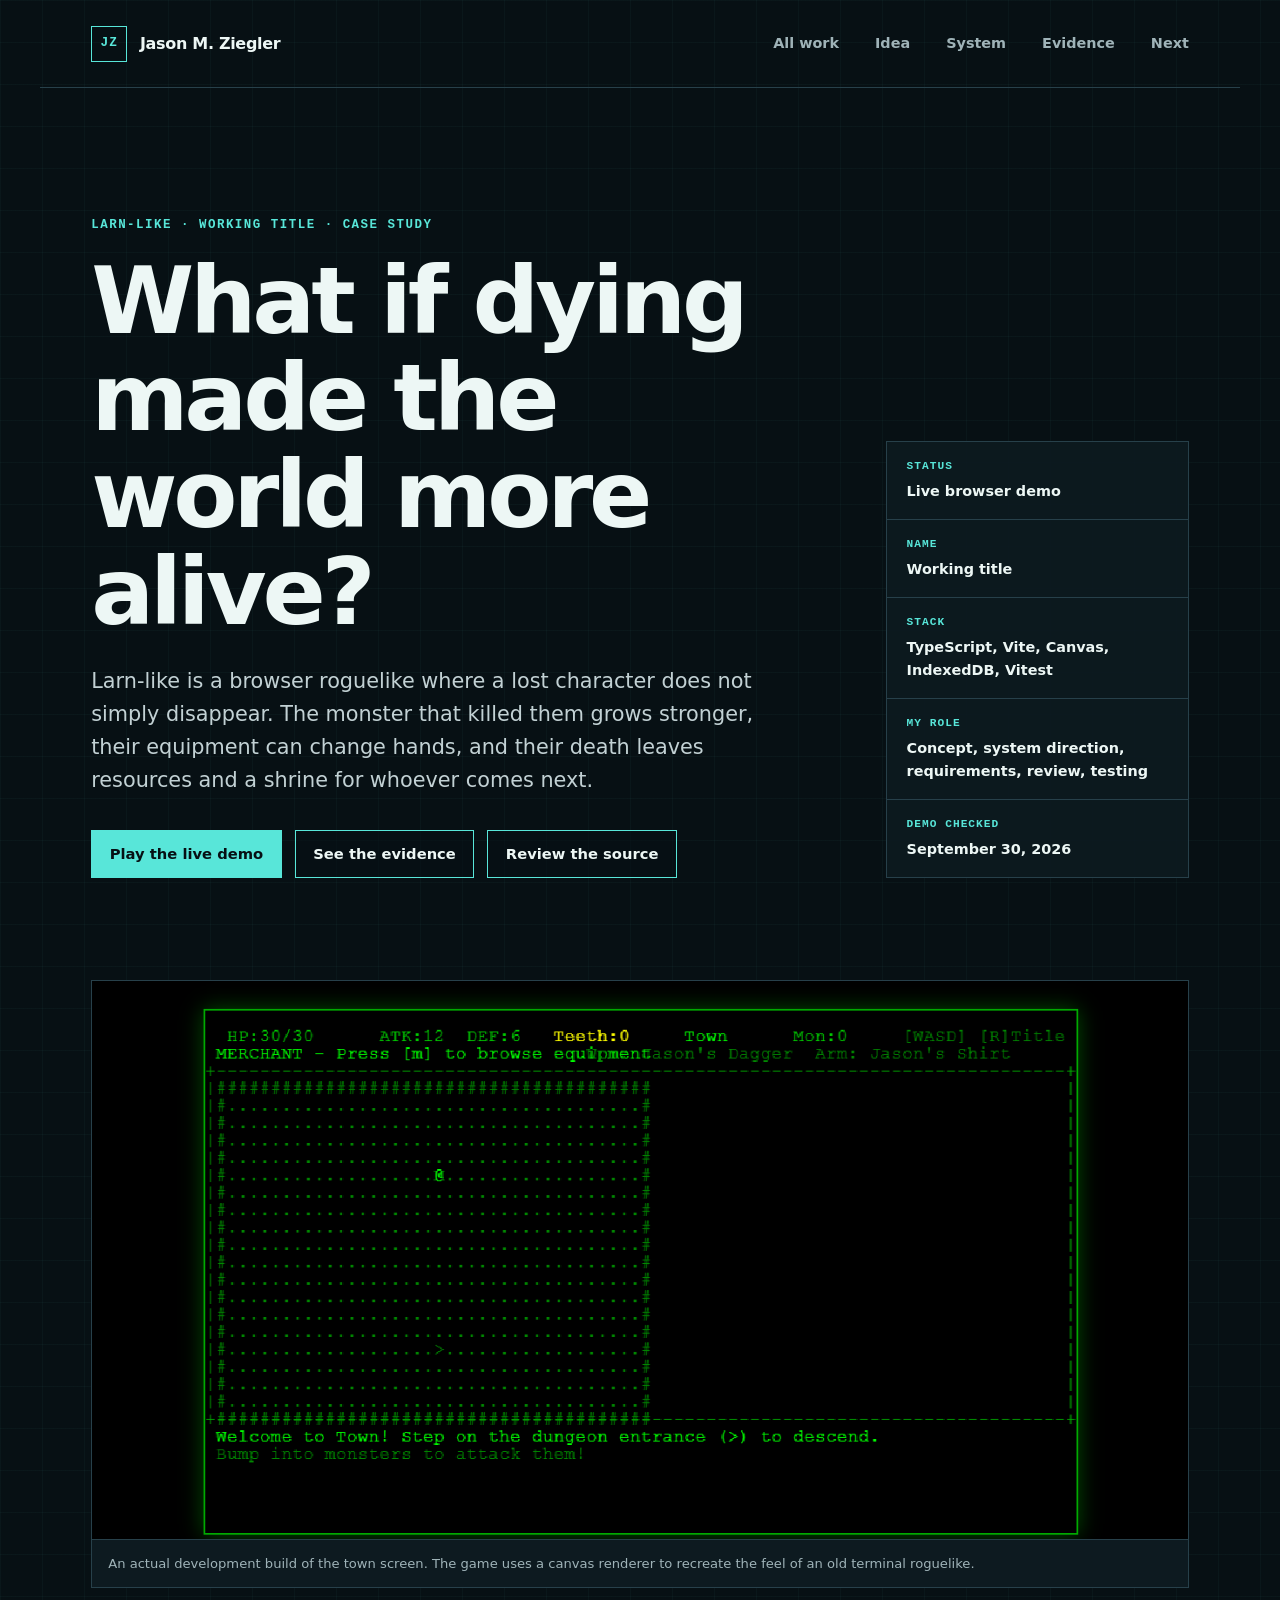
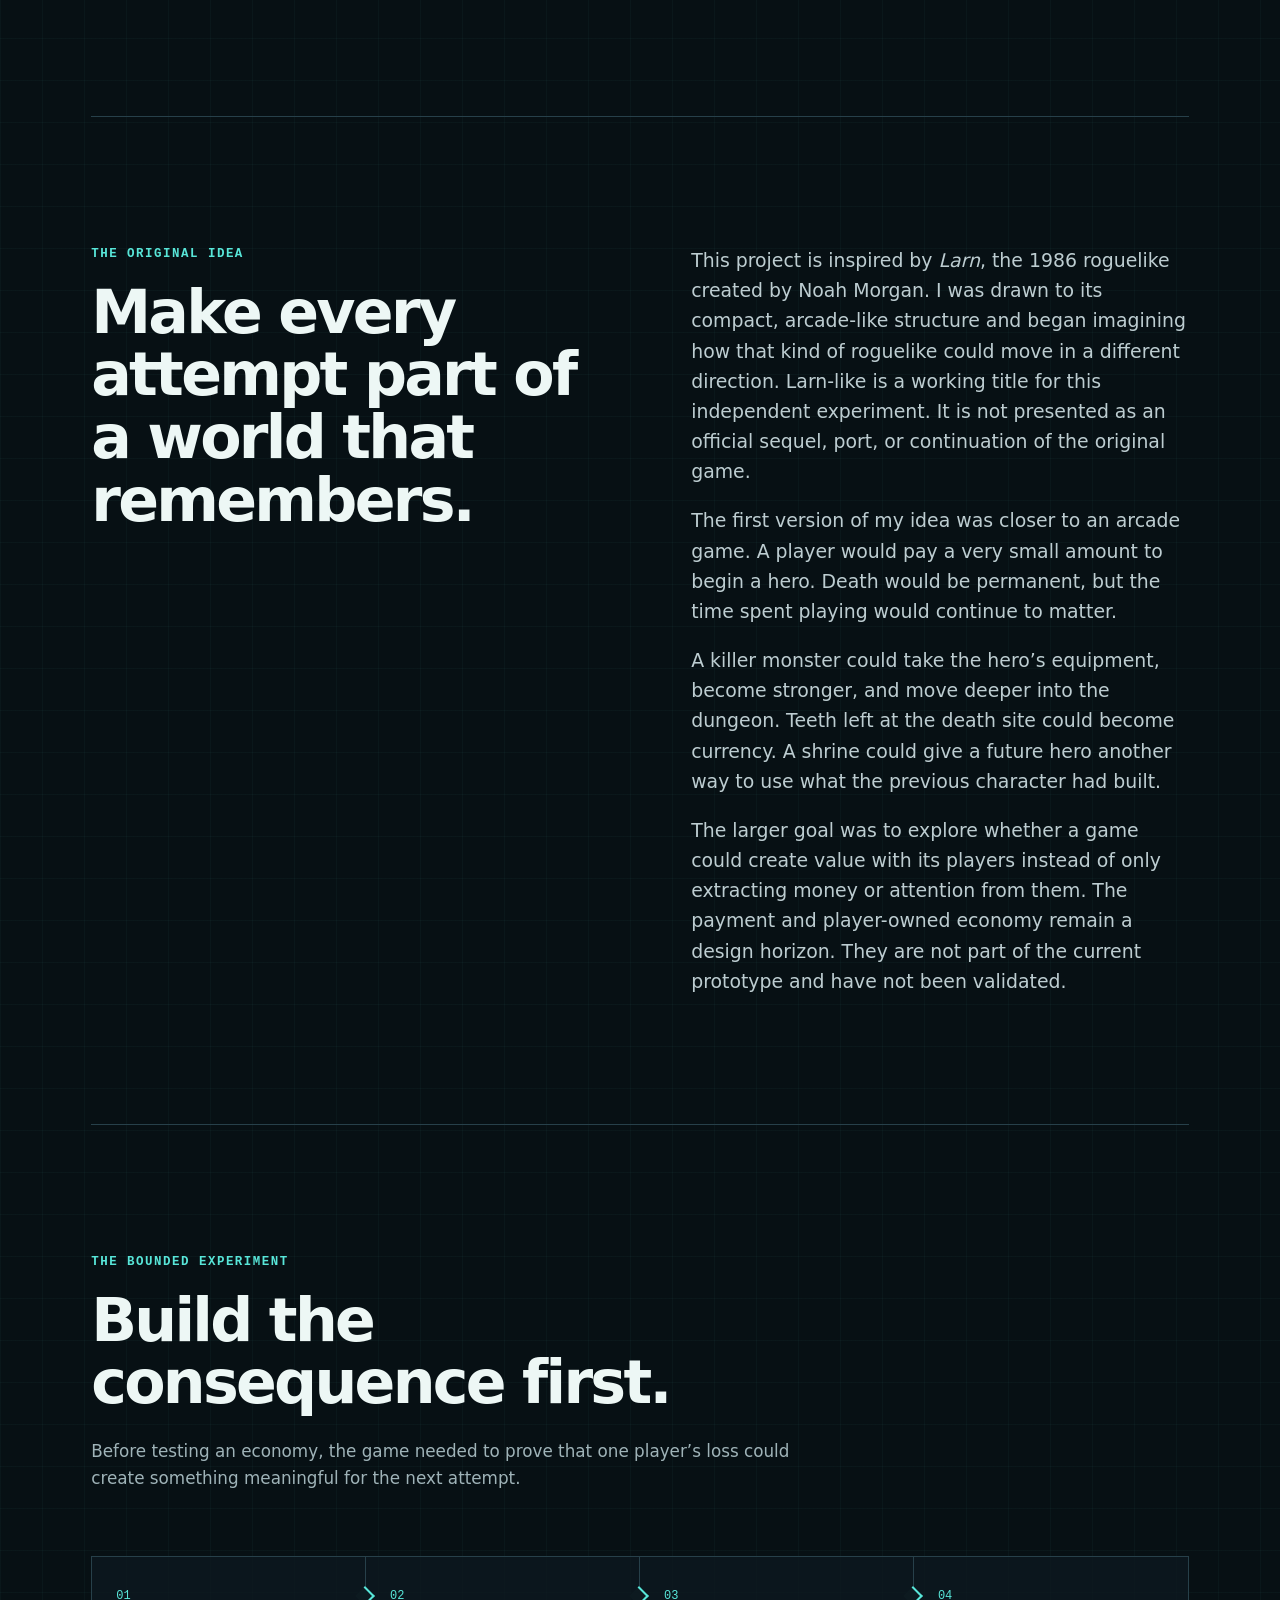
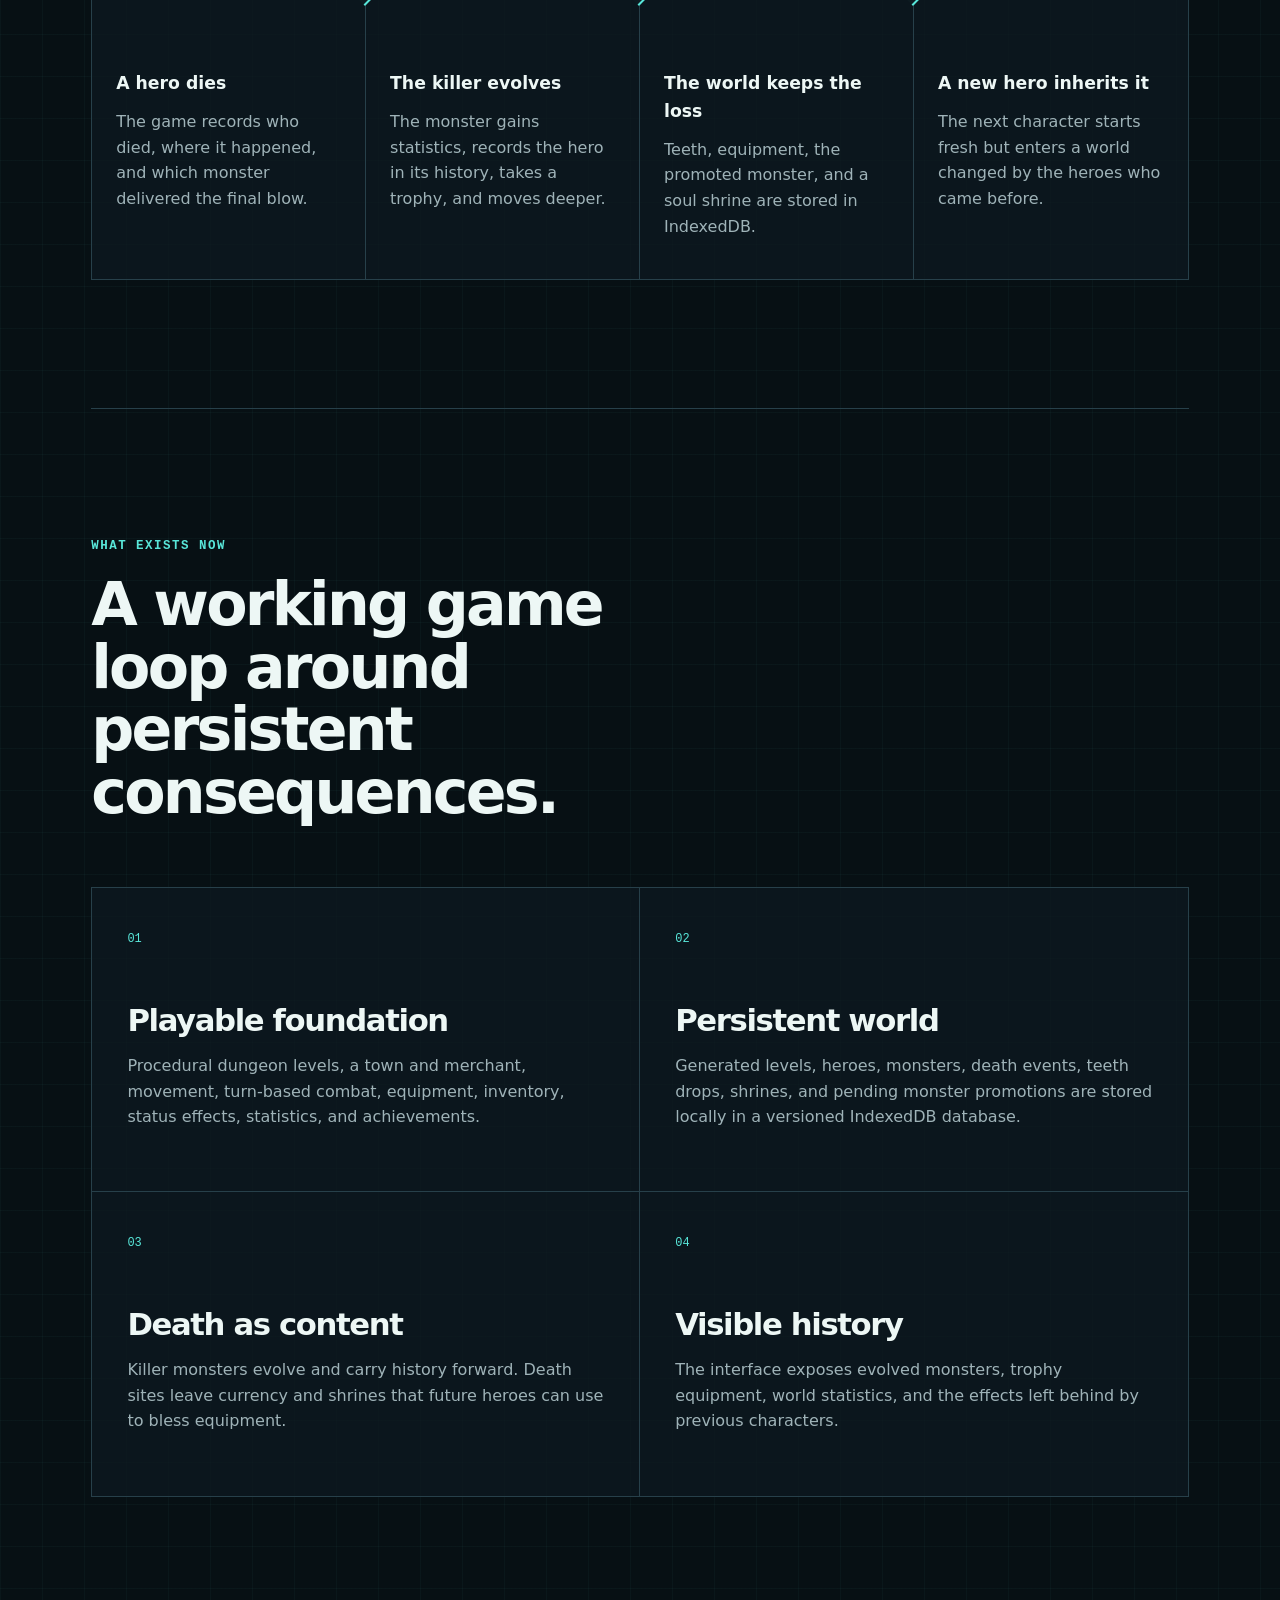
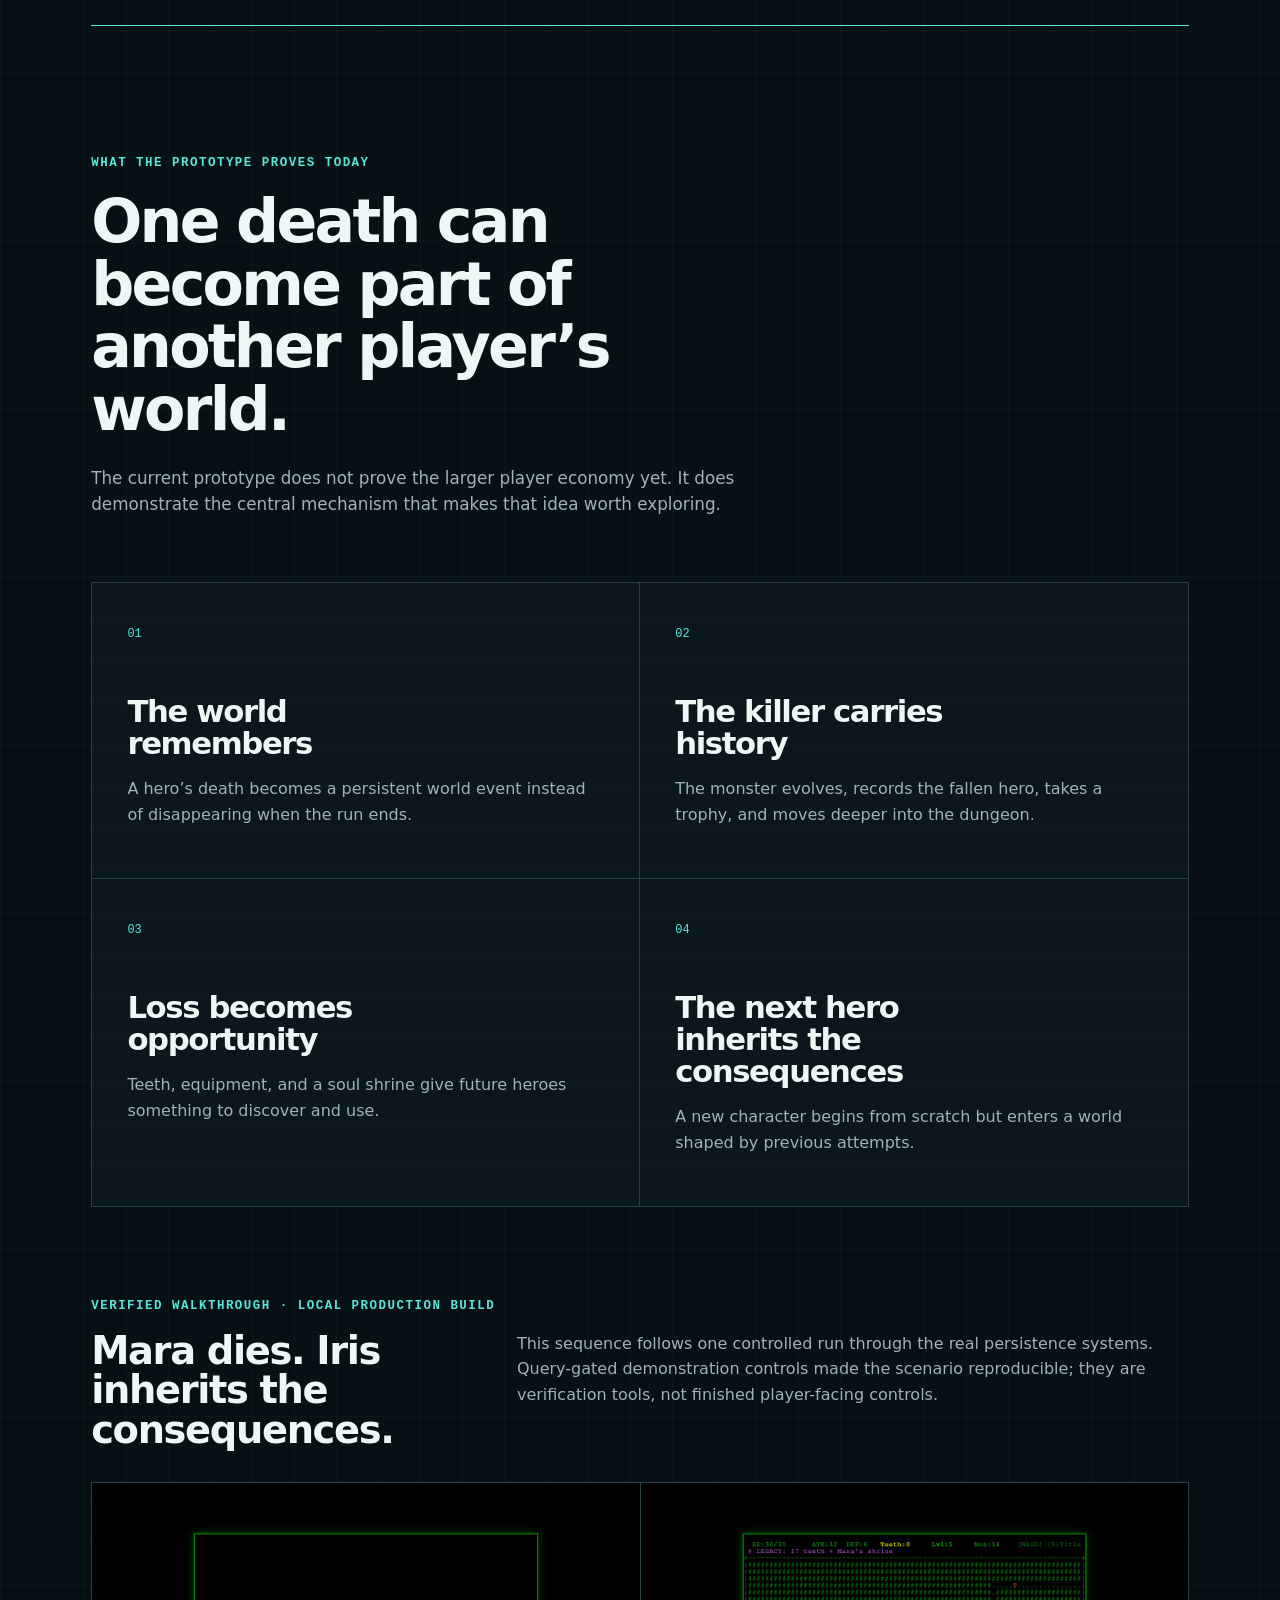
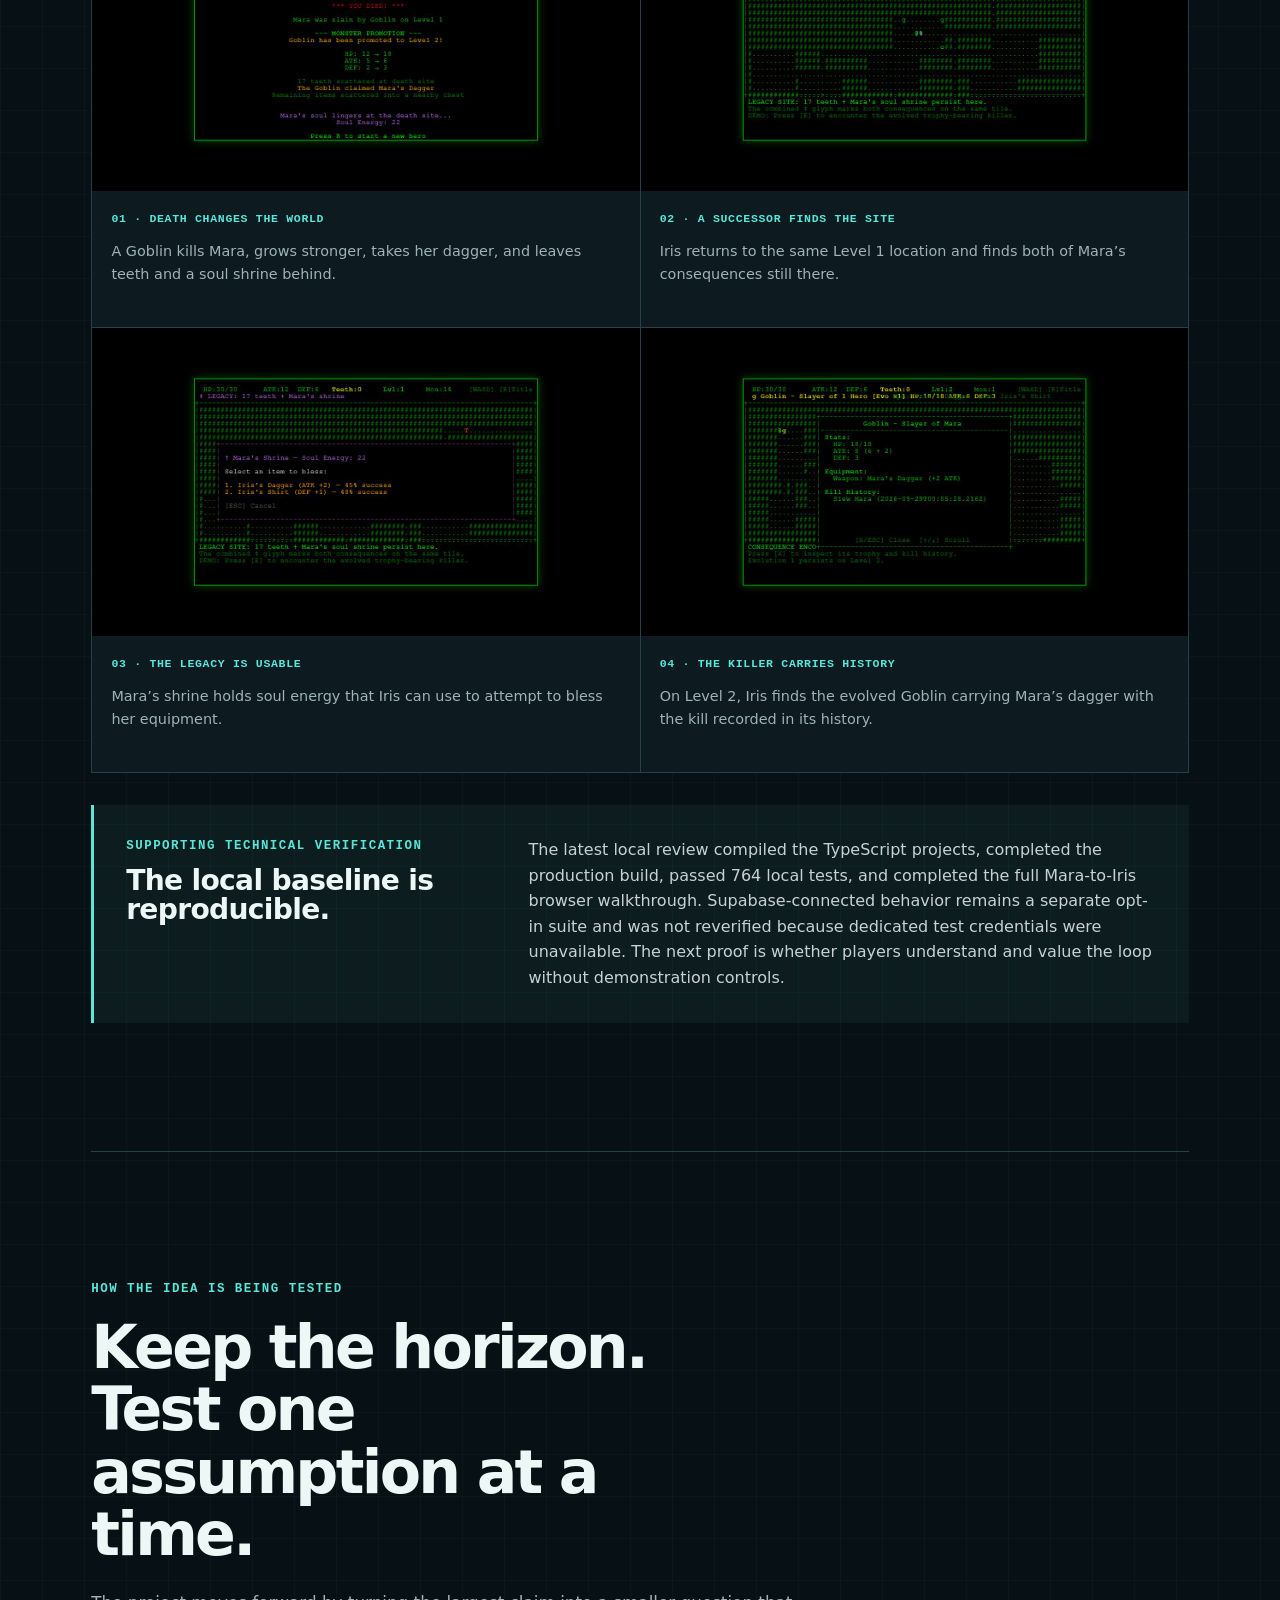
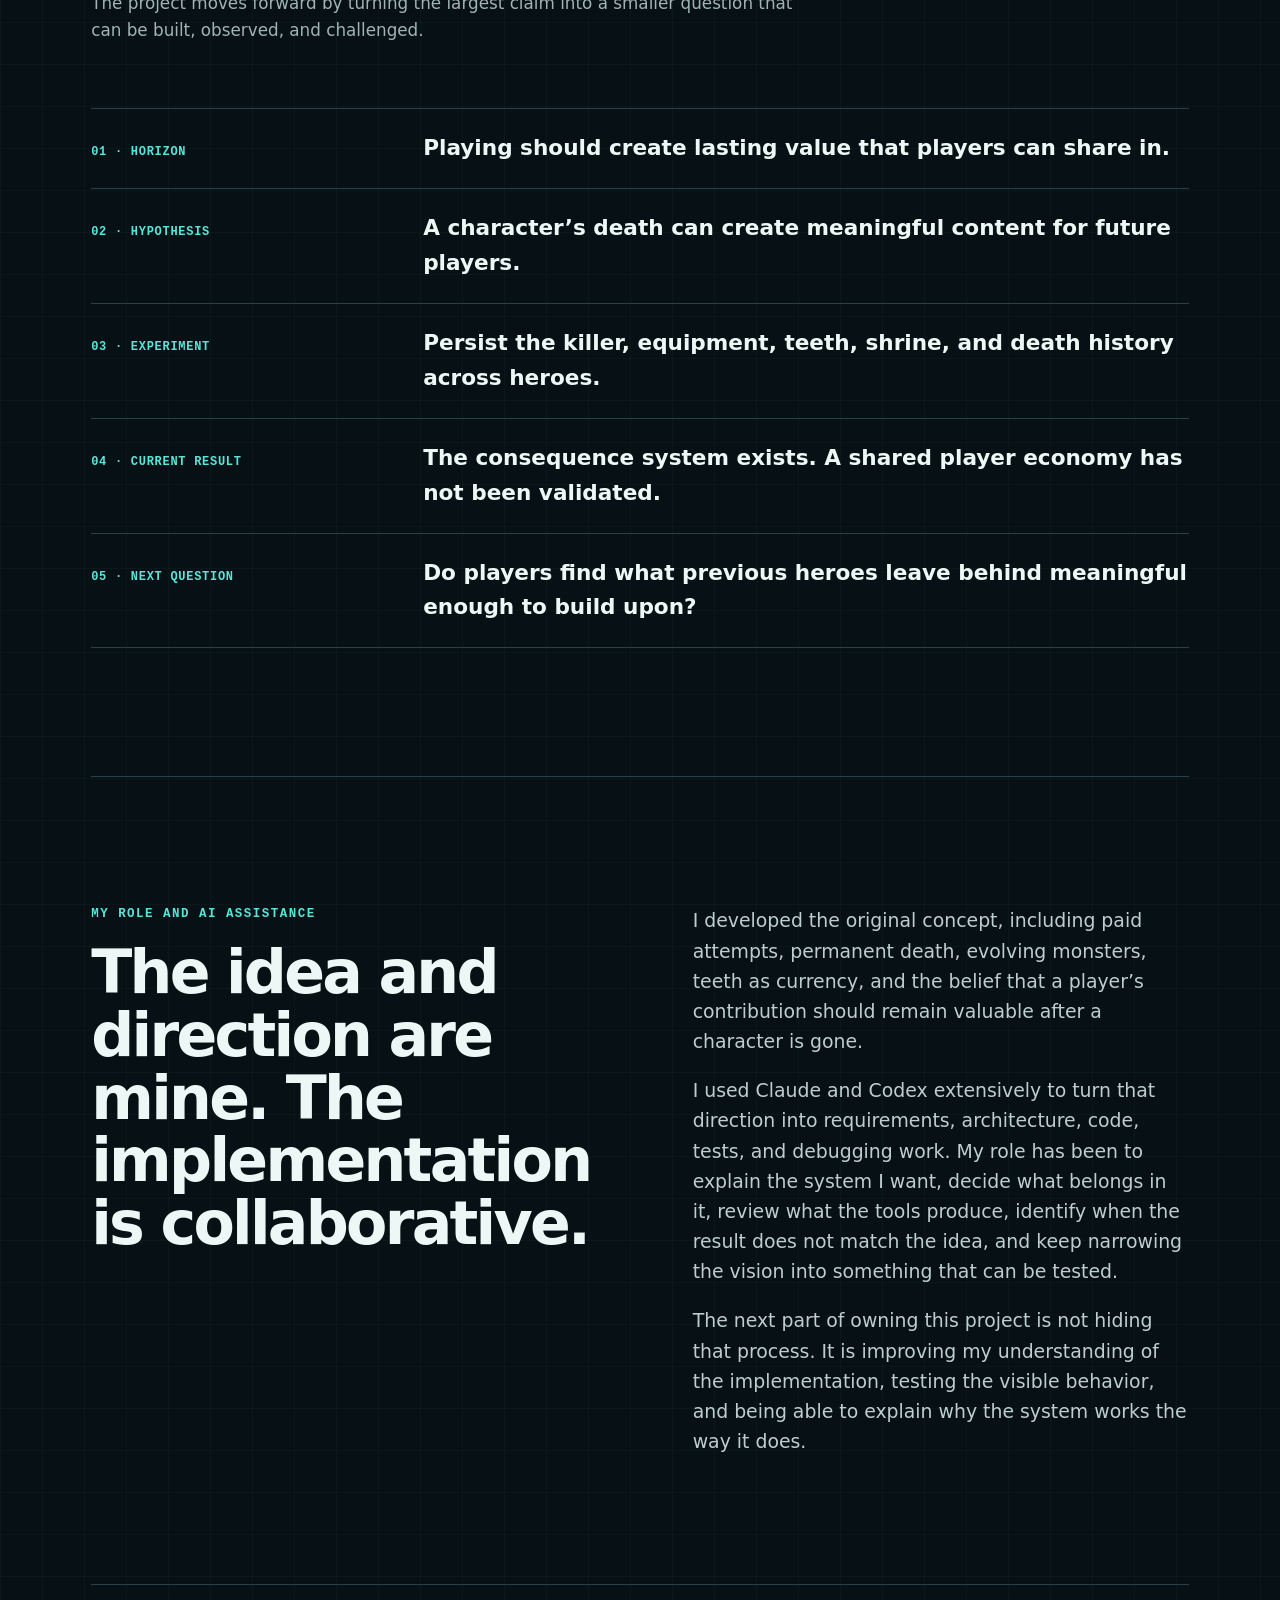
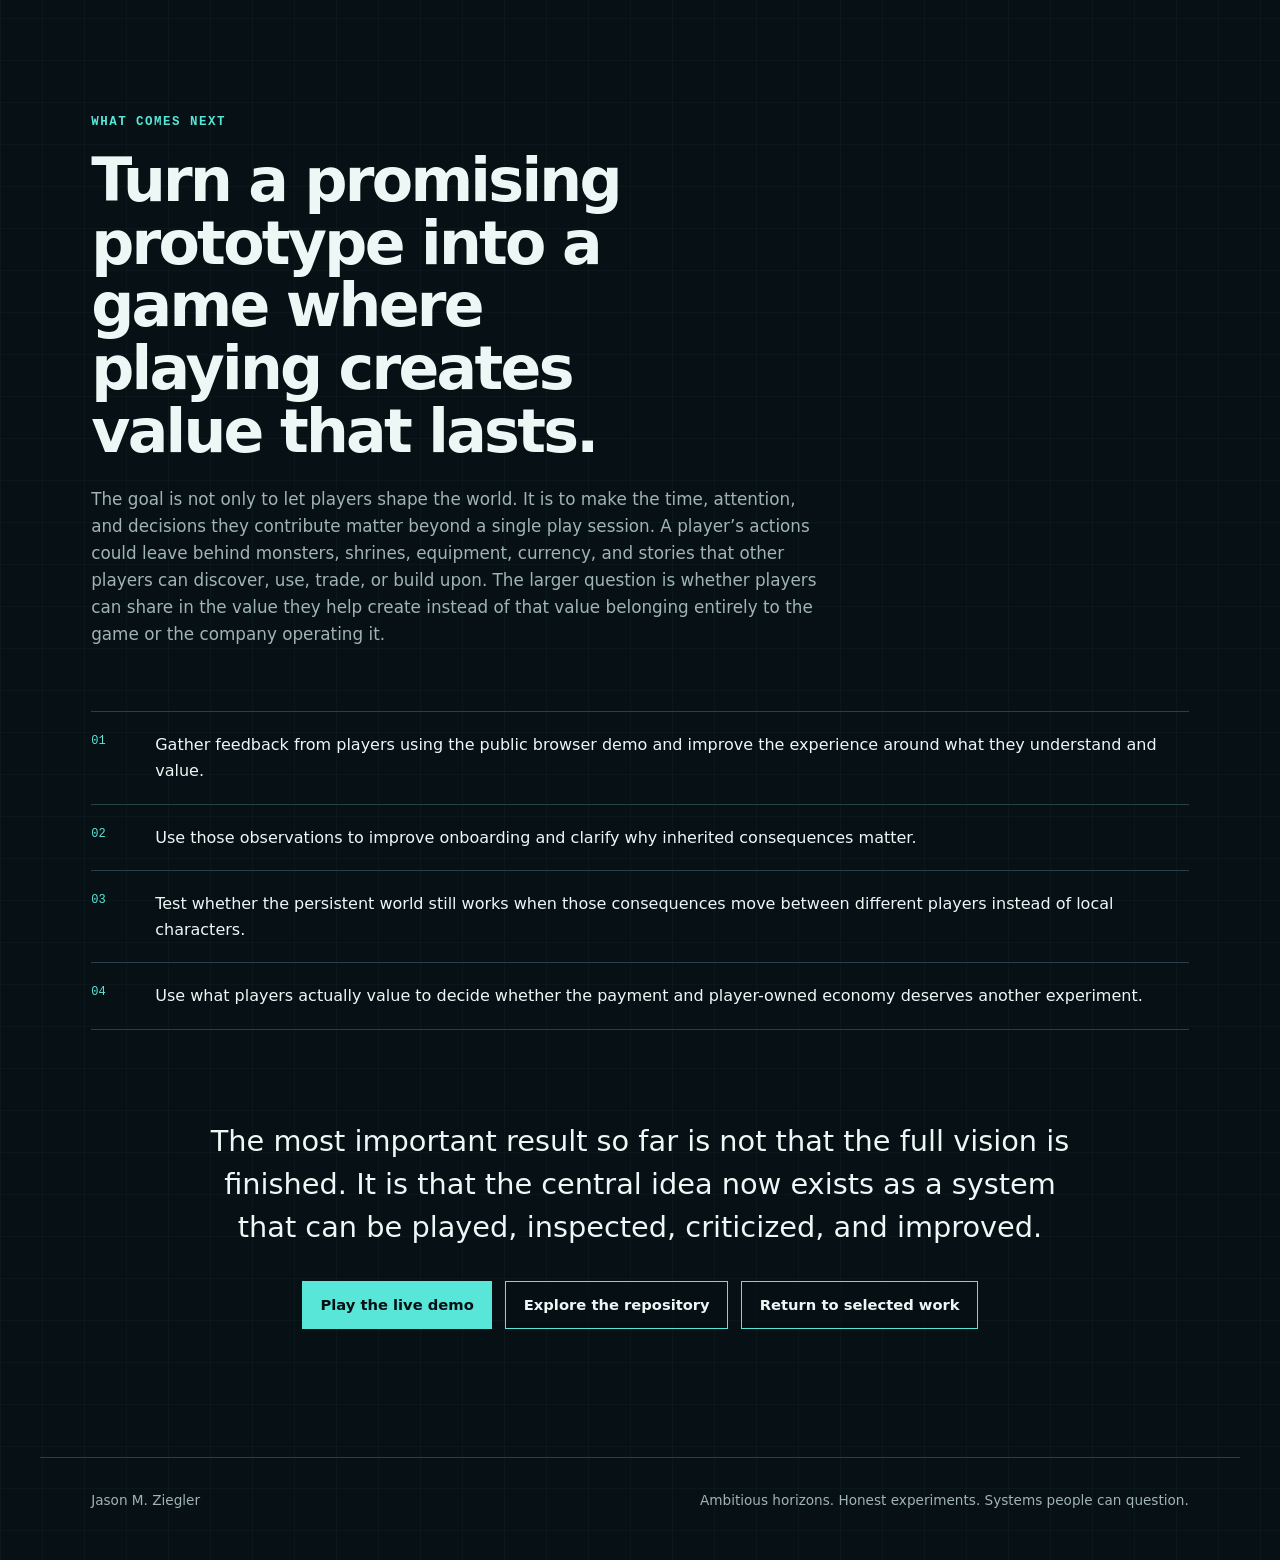
==== commit cfc31e8a: "Add live Larn demo to portfolio" ====
--- a/larn-like.html
+++ b/larn-like.html
@@ -33,16 +33,17 @@
         <h1 id="case-title">What if dying made the world more alive?</h1>
         <p class="hero-summary">Larn-like is a browser roguelike where a lost character does not simply disappear. The monster that killed them grows stronger, their equipment can change hands, and their death leaves resources and a shrine for whoever comes next.</p>
         <div class="hero-actions">
-          <a class="button button-primary" href="#evidence">See the evidence</a>
+          <a class="button button-primary" href="https://larn-like.vercel.app/">Play the live demo</a>
+          <a class="button button-secondary" href="#evidence">See the evidence</a>
           <a class="button button-secondary" href="https://github.com/jasonmziegler/larn-like/tree/safety/desktop-state-2026-09-26">Review the source</a>
         </div>
       </div>
       <aside class="case-facts" aria-label="Project facts">
-        <p><span>Status</span><strong>Playable local prototype</strong></p>
+        <p><span>Status</span><strong>Live browser demo</strong></p>
         <p><span>Name</span><strong>Working title</strong></p>
         <p><span>Stack</span><strong>TypeScript, Vite, Canvas, IndexedDB, Vitest</strong></p>
         <p><span>My role</span><strong>Concept, system direction, requirements, review, testing</strong></p>
-        <p><span>Reviewed</span><strong>September 28, 2026</strong></p>
+        <p><span>Demo checked</span><strong>September 30, 2026</strong></p>
       </aside>
     </section>
 
@@ -179,15 +180,16 @@
         <p>The goal is not only to let players shape the world. It is to make the time, attention, and decisions they contribute matter beyond a single play session. A player’s actions could leave behind monsters, shrines, equipment, currency, and stories that other players can discover, use, trade, or build upon. The larger question is whether players can share in the value they help create instead of that value belonging entirely to the game or the company operating it.</p>
       </div>
       <ul class="next-list">
-        <li><span>01</span><p>Turn the verified consequence loop into a public, player-facing build that does not depend on demonstration controls.</p></li>
-        <li><span>02</span><p>Put that loop in front of players and observe whether inheriting another hero’s consequences feels meaningful.</p></li>
+        <li><span>01</span><p>Gather feedback from players using the public browser demo and improve the experience around what they understand and value.</p></li>
+        <li><span>02</span><p>Use those observations to improve onboarding and clarify why inherited consequences matter.</p></li>
         <li><span>03</span><p>Test whether the persistent world still works when those consequences move between different players instead of local characters.</p></li>
         <li><span>04</span><p>Use what players actually value to decide whether the payment and player-owned economy deserves another experiment.</p></li>
       </ul>
       <div class="case-closing">
         <p>The most important result so far is not that the full vision is finished. It is that the central idea now exists as a system that can be played, inspected, criticized, and improved.</p>
         <div class="hero-actions">
-          <a class="button button-primary" href="https://github.com/jasonmziegler/larn-like/tree/safety/desktop-state-2026-09-26">Explore the repository</a>
+          <a class="button button-primary" href="https://larn-like.vercel.app/">Play the live demo</a>
+          <a class="button button-secondary" href="https://github.com/jasonmziegler/larn-like/tree/safety/desktop-state-2026-09-26">Explore the repository</a>
           <a class="button button-secondary" href="index.html#work">Return to selected work</a>
         </div>
       </div>
--- a/styles.css
+++ b/styles.css
@@ -175,6 +175,11 @@
 .proof-sequence-grid a:hover img, .proof-sequence-grid a:focus-visible img { opacity: .86; transform: scale(1.01); }
 .proof-sequence-grid figcaption { min-height: 8.5rem; padding: 1.2rem; color: var(--muted); font-size: .9rem; }
 .proof-sequence-grid figcaption span { display: block; margin-bottom: .7rem; color: var(--signal); font-family: ui-monospace, "Cascadia Code", monospace; font-size: .72rem; font-weight: 700; letter-spacing: .06em; text-transform: uppercase; }
+.architecture-band { display: grid; grid-template-columns: repeat(3, minmax(0, 1fr)); gap: 1px; margin-top: 2rem; border: 1px solid var(--line); background: var(--line); }
+.architecture-band p { margin: 0; padding: 1.4rem; background: rgba(13,26,32,.82); color: var(--muted); }
+.architecture-band span { display: block; margin-bottom: .6rem; color: var(--signal); font-family: ui-monospace, "Cascadia Code", monospace; font-size: .72rem; font-weight: 700; letter-spacing: .07em; text-transform: uppercase; }
+.failure-grid article { min-height: 19rem; }
+.technical-note code { color: var(--paper); font-family: ui-monospace, "Cascadia Code", monospace; font-size: .9em; }
 .technical-note { display: grid; grid-template-columns: .7fr 1.3fr; gap: clamp(1.5rem, 5vw, 4rem); margin-top: 2rem; padding: clamp(1.4rem, 3vw, 2rem); border-left: 3px solid var(--signal); background: rgba(88,230,217,.055); }
 .technical-note .eyebrow { margin-bottom: .55rem; }
 .technical-note h3 { margin-bottom: 0; font-size: clamp(1.4rem, 2.2vw, 1.9rem); letter-spacing: -.025em; }
@@ -211,6 +216,7 @@
   .system-flow li:nth-last-child(-n+2) { border-bottom: 0; }
   .system-flow li::after { display: none; }
   .proof-sequence-heading, .technical-note { grid-template-columns: 1fr; }
+  .architecture-band { grid-template-columns: 1fr; }
 }
 @media (max-width: 620px) {
   .wordmark-mark { width: 2rem; }
